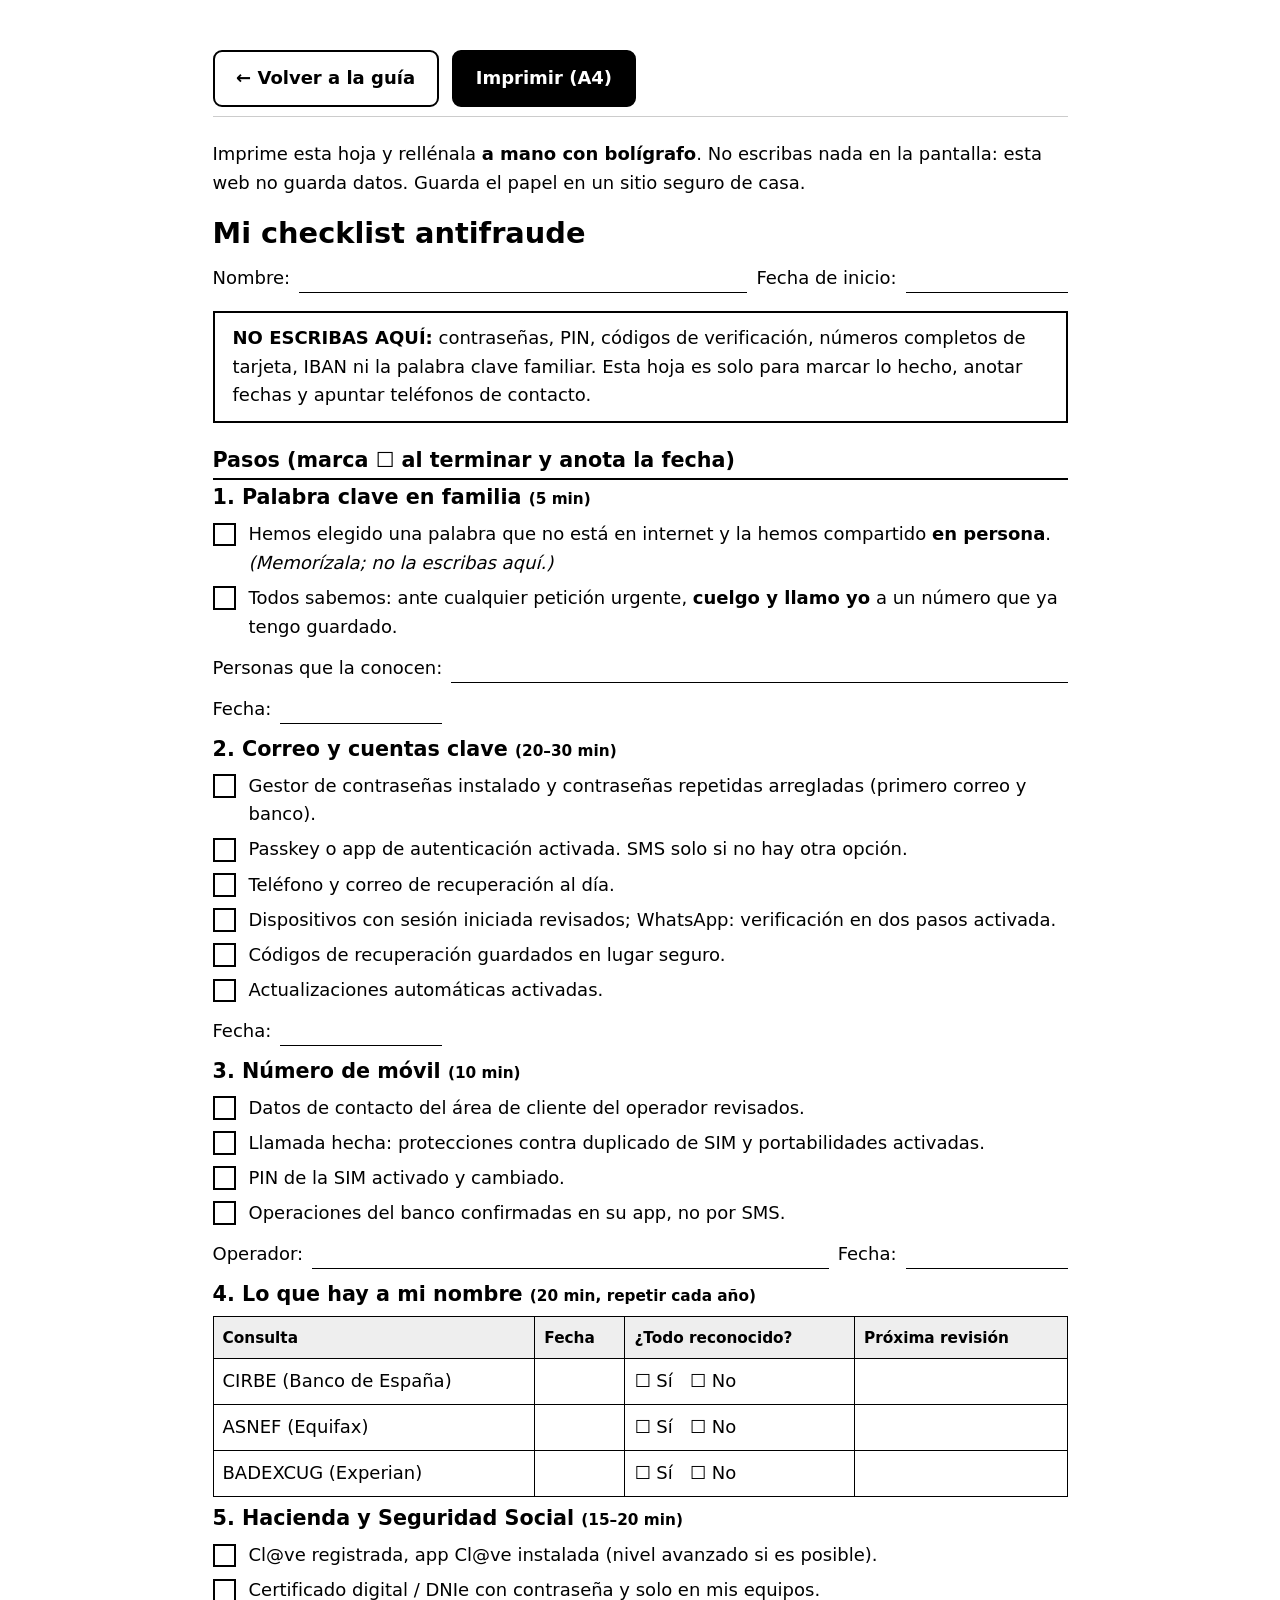
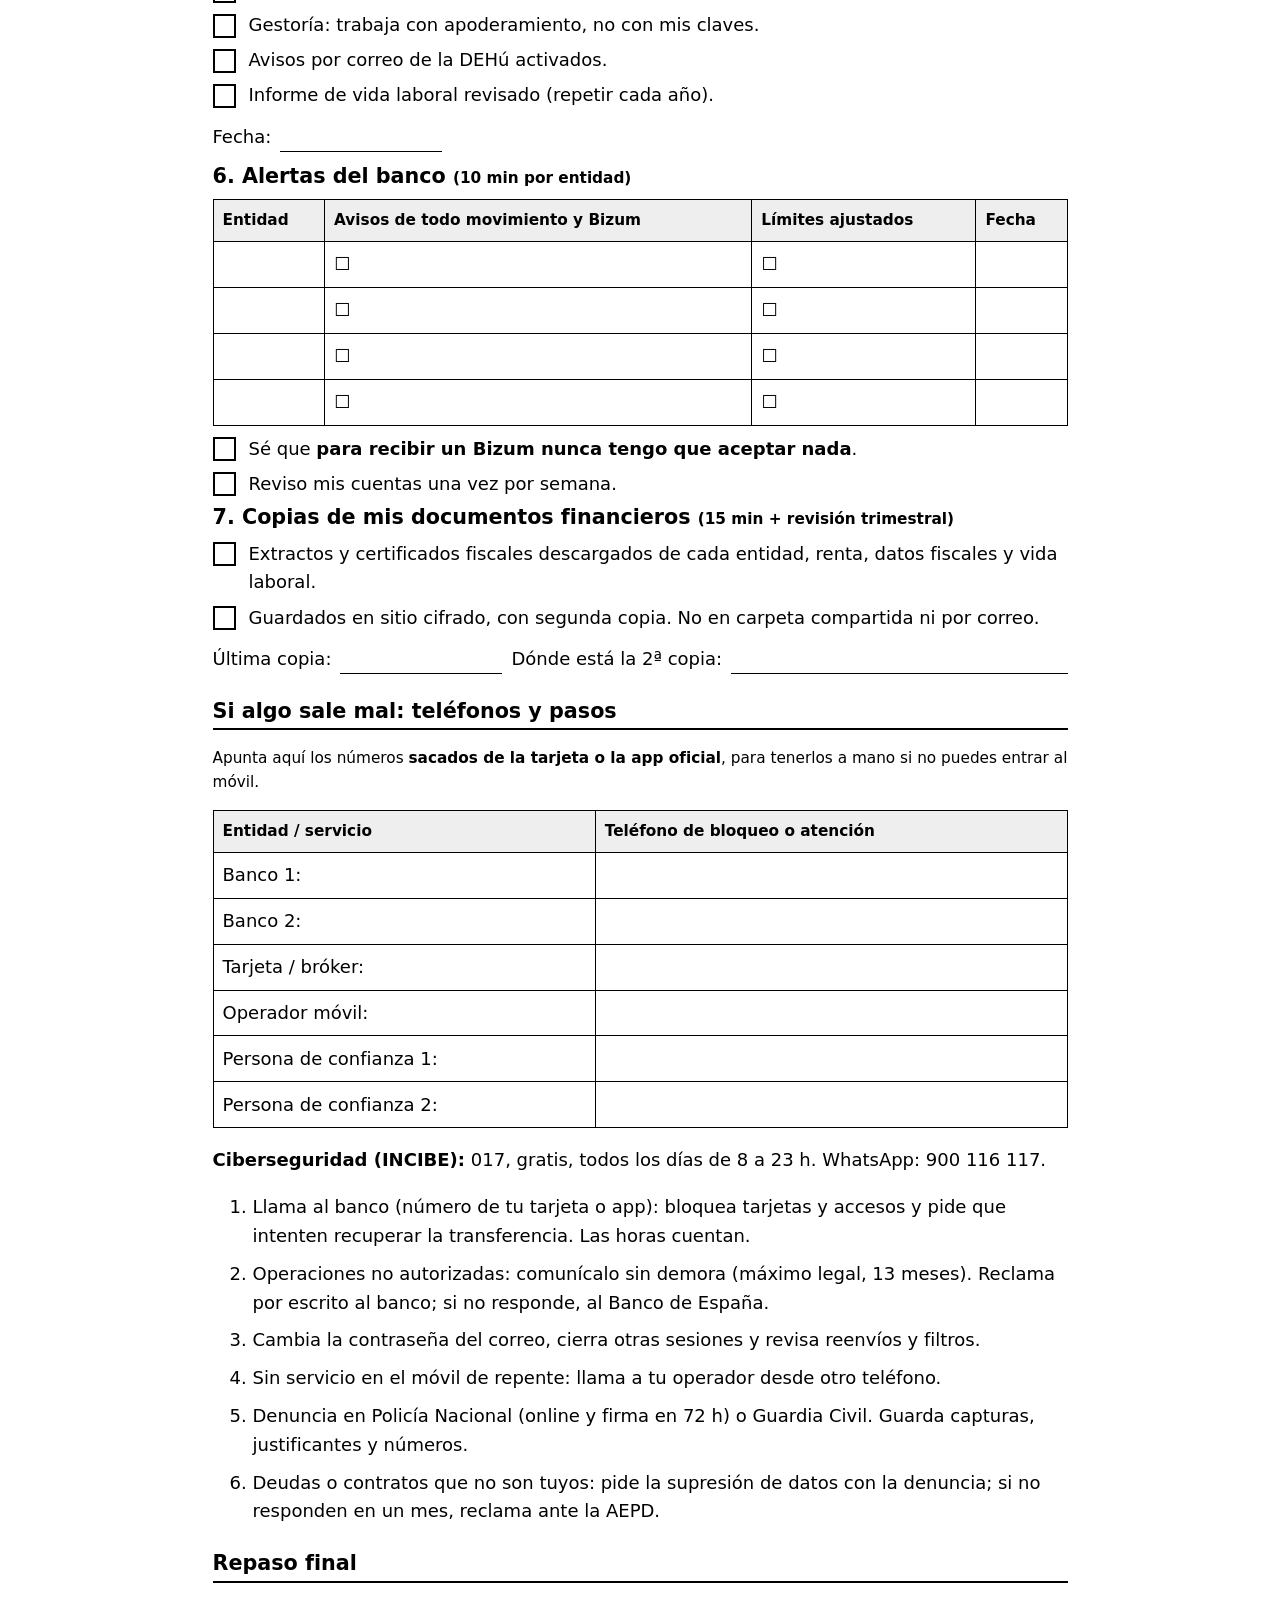
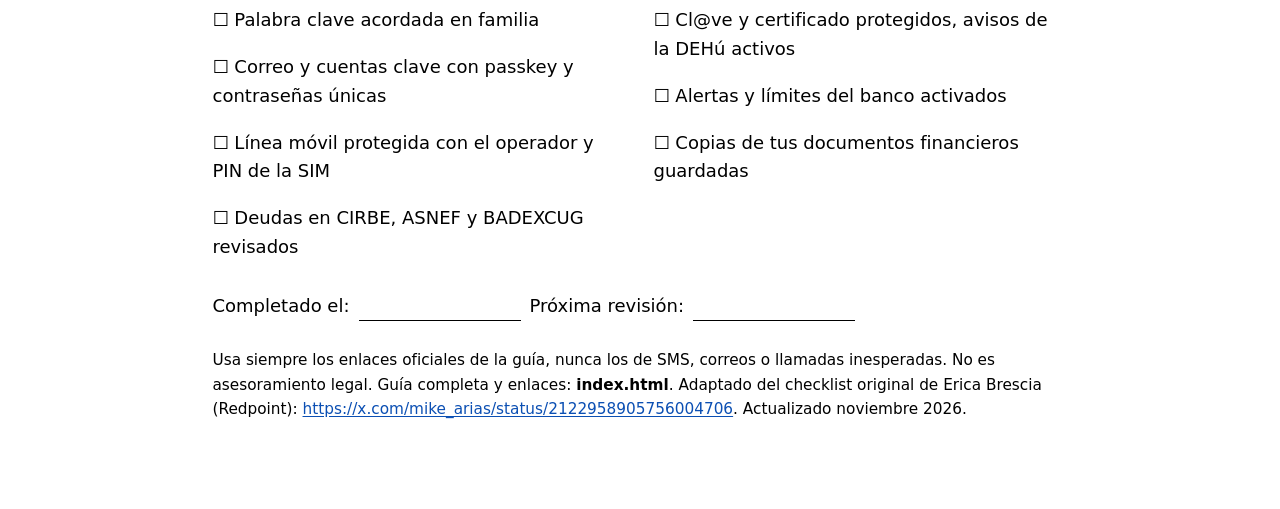
==== imprimir.html @ 28bfb9a7 "Añade web estática de checklist antifraude con hoja imprimible Co-Authored-By: Claude Sonnet 5.5 <no" ====
<!doctype html>
<html lang="es" data-print>
<head>
<meta charset="utf-8">
<meta name="viewport" content="width=device-width, initial-scale=1">
<title>Hoja para imprimir: checklist antifraude</title>
<meta name="robots" content="noindex">
<meta name="referrer" content="no-referrer">
<link rel="stylesheet" href="styles.css">
<style>
  :root { --bg:#fff; --text:#000; --muted:#222; --heading:#000; --link:#0b4fb3; --line:#777; --soft:#fff; --warn:#fff; }
  body { font-size: 1rem; }
  h1 { font-size: 1.6rem; margin-top: .5rem; }
  h2 { font-size: 1.15rem; margin: 1.4rem 0 .3rem; border-bottom: 2px solid #000; padding-bottom: .2rem; }
  .step { break-inside: avoid; }
  .step ul { list-style: none; padding: 0; margin: .3rem 0; }
  .step li { margin: .35rem 0; padding-left: 2rem; position: relative; }
  .step li::before { content: ""; position: absolute; left: 0; top: .15em; width: 1.1rem; height: 1.1rem; border: 2px solid #000; }
  .row { display: flex; align-items: flex-end; gap: .5rem; margin: .7rem 0; }
  .row label { white-space: nowrap; }
  .line { flex: 1; border-bottom: 1.5px solid #000; min-height: 1.6rem; }
  .line.short { flex: 0 0 9rem; }
  .grid2 { display: grid; grid-template-columns: 1fr 1fr; gap: 0 1.5rem; }
  .warn { border: 2.5px solid #000; padding: .6rem 1rem; margin: 1rem 0; }
  .warn strong { text-transform: uppercase; }
  .pb { break-before: page; }
  .small { font-size: .85rem; }
  table { width: 100%; border-collapse: collapse; margin: .5rem 0; }
  th, td { border: 1.5px solid #000; padding: .45rem .5rem; text-align: left; vertical-align: bottom; height: 2.3rem; }
  th { font-size: .85rem; background: #eee; }
  @media screen { .wrap { max-width: 50rem; } .sheet-bar { position: sticky; top: 0; background: #fff; padding: .5rem 0; border-bottom: 1px solid #ccc; } }
  @media print { html { font-size: 10pt; } .box, .warn { border-color: #000; } th, td { height: 2rem; } }
</style>
</head>
<body>
<main class="wrap">

<div class="actions no-print sheet-bar">
  <a class="btn alt" href="index.html">← Volver a la guía</a>
  <button class="btn" type="button" id="btn-print" hidden>Imprimir (A4)</button>
</div>
<p class="no-print">Imprime esta hoja y rellénala <strong>a mano con bolígrafo</strong>. No escribas nada en la pantalla: esta web no guarda datos. Guarda el papel en un sitio seguro de casa.</p>

<h1>Mi checklist antifraude</h1>
<div class="row"><label>Nombre:</label><span class="line"></span><label>Fecha de inicio:</label><span class="line short"></span></div>

<div class="warn">
  <strong>No escribas aquí:</strong> contraseñas, PIN, códigos de verificación, números completos de tarjeta, IBAN ni la palabra clave familiar. Esta hoja es solo para marcar lo hecho, anotar fechas y apuntar teléfonos de contacto.
</div>

<h2>Pasos (marca ☐ al terminar y anota la fecha)</h2>

<section class="step">
<h3>1. Palabra clave en familia <span class="small">(5 min)</span></h3>
<ul>
  <li>Hemos elegido una palabra que no está en internet y la hemos compartido <strong>en persona</strong>. <em>(Memorízala; no la escribas aquí.)</em></li>
  <li>Todos sabemos: ante cualquier petición urgente, <strong>cuelgo y llamo yo</strong> a un número que ya tengo guardado.</li>
</ul>
<div class="row"><label>Personas que la conocen:</label><span class="line"></span></div>
<div class="row"><label>Fecha:</label><span class="line short"></span></div>
</section>

<section class="step">
<h3>2. Correo y cuentas clave <span class="small">(20–30 min)</span></h3>
<ul>
  <li>Gestor de contraseñas instalado y contraseñas repetidas arregladas (primero correo y banco).</li>
  <li>Passkey o app de autenticación activada. SMS solo si no hay otra opción.</li>
  <li>Teléfono y correo de recuperación al día.</li>
  <li>Dispositivos con sesión iniciada revisados; WhatsApp: verificación en dos pasos activada.</li>
  <li>Códigos de recuperación guardados en lugar seguro.</li>
  <li>Actualizaciones automáticas activadas.</li>
</ul>
<div class="row"><label>Fecha:</label><span class="line short"></span></div>
</section>

<section class="step">
<h3>3. Número de móvil <span class="small">(10 min)</span></h3>
<ul>
  <li>Datos de contacto del área de cliente del operador revisados.</li>
  <li>Llamada hecha: protecciones contra duplicado de SIM y portabilidades activadas.</li>
  <li>PIN de la SIM activado y cambiado.</li>
  <li>Operaciones del banco confirmadas en su app, no por SMS.</li>
</ul>
<div class="row"><label>Operador:</label><span class="line"></span><label>Fecha:</label><span class="line short"></span></div>
</section>

<section class="step">
<h3>4. Lo que hay a mi nombre <span class="small">(20 min, repetir cada año)</span></h3>
<table>
  <thead><tr><th>Consulta</th><th>Fecha</th><th>¿Todo reconocido?</th><th>Próxima revisión</th></tr></thead>
  <tbody>
    <tr><td>CIRBE (Banco de España)</td><td></td><td>☐ Sí &nbsp; ☐ No</td><td></td></tr>
    <tr><td>ASNEF (Equifax)</td><td></td><td>☐ Sí &nbsp; ☐ No</td><td></td></tr>
    <tr><td>BADEXCUG (Experian)</td><td></td><td>☐ Sí &nbsp; ☐ No</td><td></td></tr>
  </tbody>
</table>

<h3 class="pb">5. Hacienda y Seguridad Social <span class="small">(15–20 min)</span></h3>
<ul>
  <li>Cl@ve registrada, app Cl@ve instalada (nivel avanzado si es posible).</li>
  <li>Certificado digital / DNIe con contraseña y solo en mis equipos.</li>
  <li>Gestoría: trabaja con apoderamiento, no con mis claves.</li>
  <li>Avisos por correo de la DEHú activados.</li>
  <li>Informe de vida laboral revisado (repetir cada año).</li>
</ul>
<div class="row"><label>Fecha:</label><span class="line short"></span></div>
</section>

<section class="step">
<h3>6. Alertas del banco <span class="small">(10 min por entidad)</span></h3>
<table>
  <thead><tr><th>Entidad</th><th>Avisos de todo movimiento y Bizum</th><th>Límites ajustados</th><th>Fecha</th></tr></thead>
  <tbody>
    <tr><td></td><td>☐</td><td>☐</td><td></td></tr>
    <tr><td></td><td>☐</td><td>☐</td><td></td></tr>
    <tr><td></td><td>☐</td><td>☐</td><td></td></tr>
    <tr><td></td><td>☐</td><td>☐</td><td></td></tr>
  </tbody>
</table>
<ul>
  <li>Sé que <strong>para recibir un Bizum nunca tengo que aceptar nada</strong>.</li>
  <li>Reviso mis cuentas una vez por semana.</li>
</ul>
</section>

<section class="step">
<h3>7. Copias de mis documentos financieros <span class="small">(15 min + revisión trimestral)</span></h3>
<ul>
  <li>Extractos y certificados fiscales descargados de cada entidad, renta, datos fiscales y vida laboral.</li>
  <li>Guardados en sitio cifrado, con segunda copia. No en carpeta compartida ni por correo.</li>
</ul>
<div class="row"><label>Última copia:</label><span class="line short"></span><label>Dónde está la 2ª copia:</label><span class="line"></span></div>
</section>

<h2 class="pb">Si algo sale mal: teléfonos y pasos</h2>
<p class="small">Apunta aquí los números <strong>sacados de la tarjeta o la app oficial</strong>, para tenerlos a mano si no puedes entrar al móvil.</p>
<table>
  <thead><tr><th>Entidad / servicio</th><th>Teléfono de bloqueo o atención</th></tr></thead>
  <tbody>
    <tr><td>Banco 1:</td><td></td></tr>
    <tr><td>Banco 2:</td><td></td></tr>
    <tr><td>Tarjeta / bróker:</td><td></td></tr>
    <tr><td>Operador móvil:</td><td></td></tr>
    <tr><td>Persona de confianza 1:</td><td></td></tr>
    <tr><td>Persona de confianza 2:</td><td></td></tr>
  </tbody>
</table>
<p><strong>Ciberseguridad (INCIBE):</strong> 017, gratis, todos los días de 8 a 23 h. WhatsApp: 900 116 117.</p>
<ol>
  <li>Llama al banco (número de tu tarjeta o app): bloquea tarjetas y accesos y pide que intenten recuperar la transferencia. Las horas cuentan.</li>
  <li>Operaciones no autorizadas: comunícalo sin demora (máximo legal, 13 meses). Reclama por escrito al banco; si no responde, al Banco de España.</li>
  <li>Cambia la contraseña del correo, cierra otras sesiones y revisa reenvíos y filtros.</li>
  <li>Sin servicio en el móvil de repente: llama a tu operador desde otro teléfono.</li>
  <li>Denuncia en Policía Nacional (online y firma en 72 h) o Guardia Civil. Guarda capturas, justificantes y números.</li>
  <li>Deudas o contratos que no son tuyos: pide la supresión de datos con la denuncia; si no responden en un mes, reclama ante la AEPD.</li>
</ol>

<h2>Repaso final</h2>
<div class="grid2">
  <div>
    <p>☐ Palabra clave acordada en familia</p>
    <p>☐ Correo y cuentas clave con passkey y contraseñas únicas</p>
    <p>☐ Línea móvil protegida con el operador y PIN de la SIM</p>
    <p>☐ Deudas en CIRBE, ASNEF y BADEXCUG revisados</p>
  </div>
  <div>
    <p>☐ Cl@ve y certificado protegidos, avisos de la DEHú activos</p>
    <p>☐ Alertas y límites del banco activados</p>
    <p>☐ Copias de tus documentos financieros guardadas</p>
  </div>
</div>
<div class="row"><label>Completado el:</label><span class="line short"></span><label>Próxima revisión:</label><span class="line short"></span></div>

<p class="small" style="margin-top:1.5rem">Usa siempre los enlaces oficiales de la guía, nunca los de SMS, correos o llamadas inesperadas. No es asesoramiento legal. Guía completa y enlaces: <strong>index.html</strong>. Adaptado del checklist original de Erica Brescia (Redpoint): <a href="https://x.com/mike_arias/status/2122958905756004706">https://x.com/mike_arias/status/2122958905756004706</a>. Actualizado noviembre 2026.</p>
</main>
<script>
  var b = document.getElementById('btn-print');
  if (b) { b.hidden = false; b.addEventListener('click', function () { window.print(); }); }
</script>
</body>
</html>
---- styles.css ----
:root {
  --bg: #ffffff;
  --text: #1a1a1a;
  --muted: #4a4a4a;
  --heading: #1f3864;
  --link: #0b4fb3;
  --line: #c9d1e0;
  --soft: #eaeef7;
  --warn: #fbf3e4;
  --focus: #b35c00;
}
@media (prefers-color-scheme: dark) {
  :root:not([data-print]) {
    --bg: #12161f;
    --text: #f1f1f1;
    --muted: #c4c9d4;
    --heading: #a9c1f5;
    --link: #8ab4ff;
    --line: #34405a;
    --soft: #1b2436;
    --warn: #2b2518;
    --focus: #ffb454;
  }
}
* { box-sizing: border-box; }
html { font-size: 112.5%; scroll-behavior: smooth; }
@media (prefers-reduced-motion: reduce) { html { scroll-behavior: auto; } }
body {
  margin: 0;
  background: var(--bg);
  color: var(--text);
  font-family: system-ui, -apple-system, "Segoe UI", Roboto, Arial, sans-serif;
  line-height: 1.6;
}
.wrap { max-width: 46rem; margin: 0 auto; padding: 1rem 1.25rem 4rem; }
h1, h2, h3 { color: var(--heading); line-height: 1.25; }
h1 { font-size: 2rem; margin: 1.5rem 0 .5rem; }
h2 { font-size: 1.5rem; margin: 2.5rem 0 .25rem; }
h3 { font-size: 1.15rem; margin: 0 0 .5rem; }
a { color: var(--link); text-underline-offset: .15em; }
a:focus-visible, button:focus-visible, summary:focus-visible {
  outline: 3px solid var(--focus); outline-offset: 2px; border-radius: 2px;
}
.skip {
  position: absolute; left: -999px; top: 0; background: var(--heading); color: var(--bg);
  padding: .75rem 1rem; z-index: 10;
}
.skip:focus { left: 0; }
.lead { font-size: 1.15rem; color: var(--muted); }
.time { color: var(--muted); font-size: .9rem; margin: 0 0 .75rem; }
.actions { display: flex; flex-wrap: wrap; gap: .75rem; margin: 1.25rem 0; }
.btn {
  display: inline-block; font: inherit; font-weight: 600; cursor: pointer;
  background: var(--heading); color: var(--bg); border: 2px solid var(--heading);
  padding: .7rem 1.2rem; border-radius: .5rem; text-decoration: none;
}
.btn.alt { background: transparent; color: var(--heading); }
nav.toc { background: var(--soft); border-radius: .5rem; padding: .75rem 1.25rem; }
nav.toc ol { margin: .25rem 0; padding-left: 1.25rem; }
nav.toc li { margin: .3rem 0; }
ul { padding-left: 1.25rem; }
li { margin: .5rem 0; }
.box { border-radius: .5rem; padding: .25rem 1.25rem 1rem; margin: 2rem 0; }
.box.next { background: var(--soft); }
.box.alert { background: var(--warn); }
.note { border-left: 4px solid var(--line); padding-left: 1rem; color: var(--muted); }
.check { list-style: none; padding: 0; columns: 2 15rem; }
.check li::before { content: "☐ "; }
footer { border-top: 2px solid var(--line); margin-top: 3rem; padding-top: 1rem; color: var(--muted); font-size: .9rem; }
footer p { margin: .6rem 0; }

/* ---------- Impresión ---------- */
@page { size: A4; margin: 14mm 15mm; }
@media print {
  html { font-size: 11pt; }
  :root { --bg:#fff; --text:#000; --muted:#222; --heading:#000; --link:#000; --line:#888; --soft:#fff; --warn:#fff; }
  body { background: #fff; color: #000; }
  .no-print, .skip, nav.toc { display: none !important; }
  .wrap { max-width: none; padding: 0; }
  a { color: #000; text-decoration: none; }
  a[href^="http"]::after { content: " (" attr(href) ")"; font-size: .8em; word-break: break-all; }
  .box { border: 1.5px solid #000; break-inside: avoid; }
  h2, h3 { break-after: avoid; }
  li { break-inside: avoid; }
}
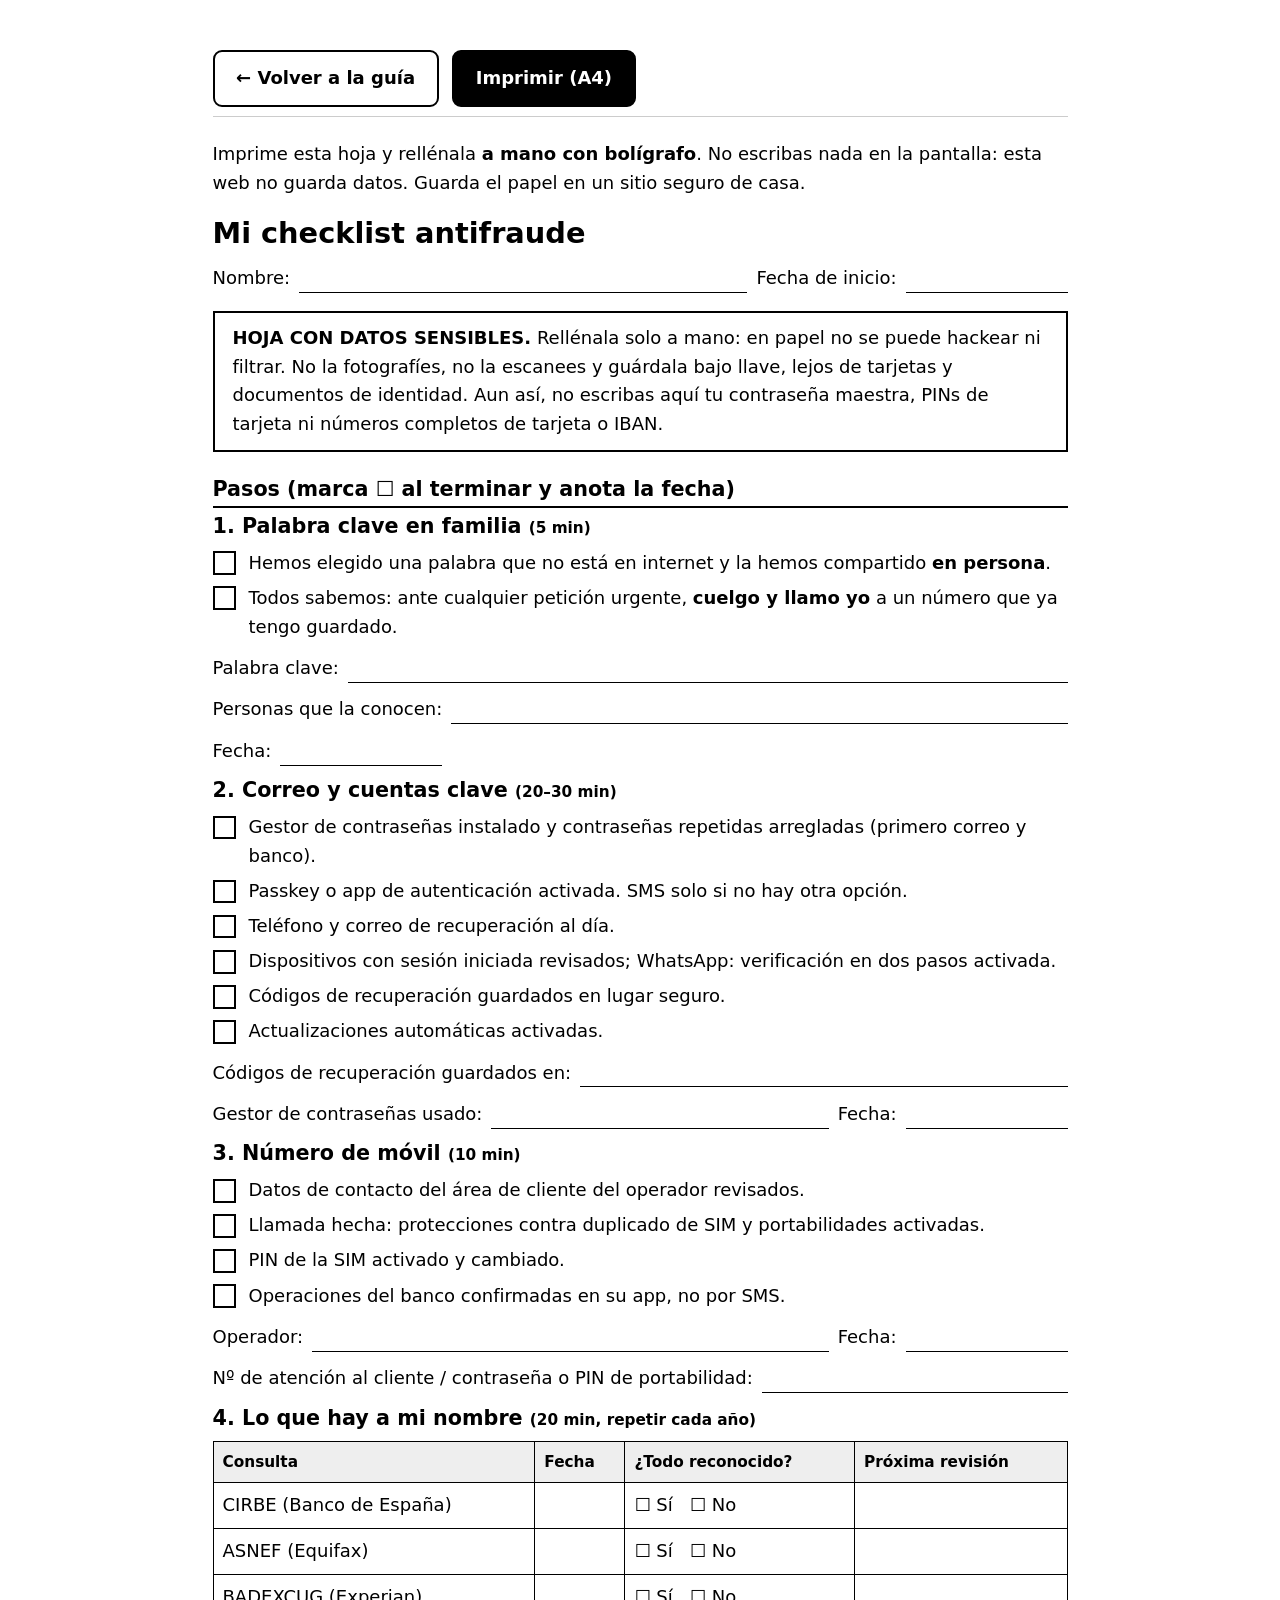
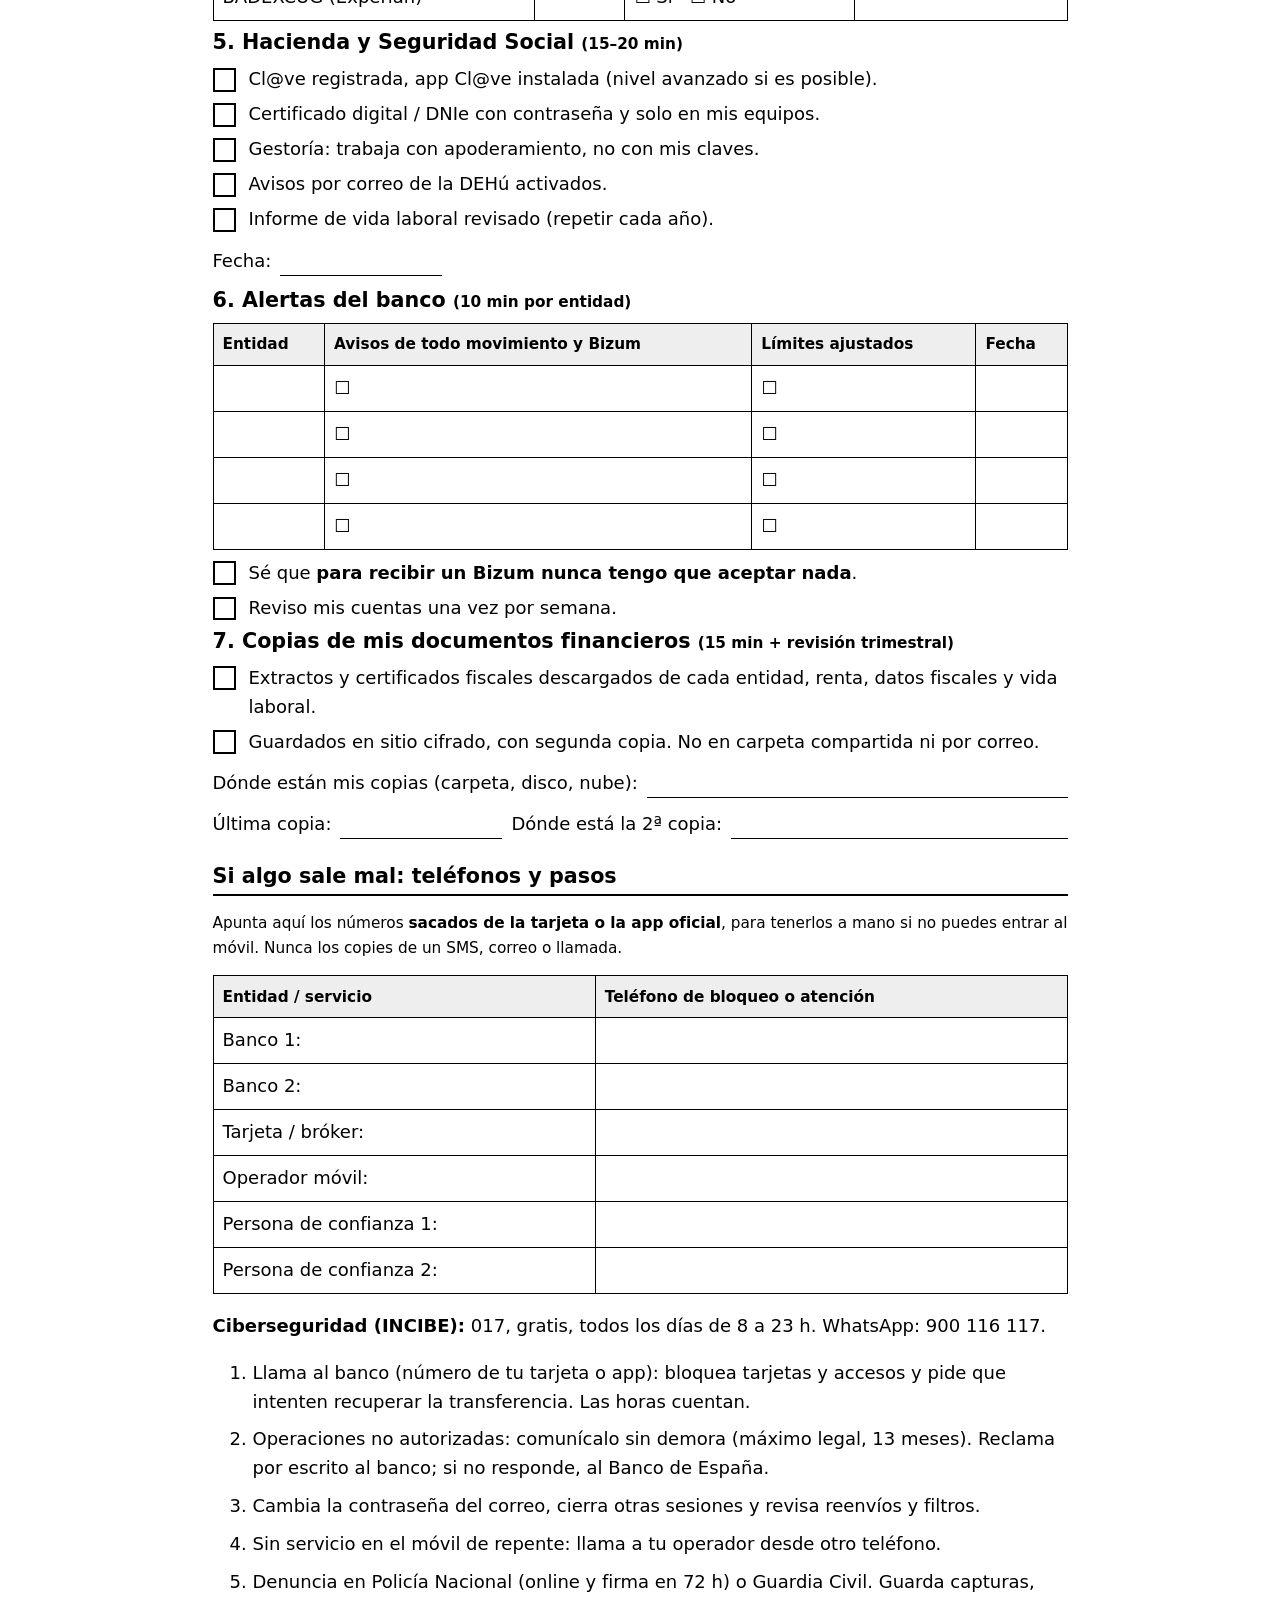
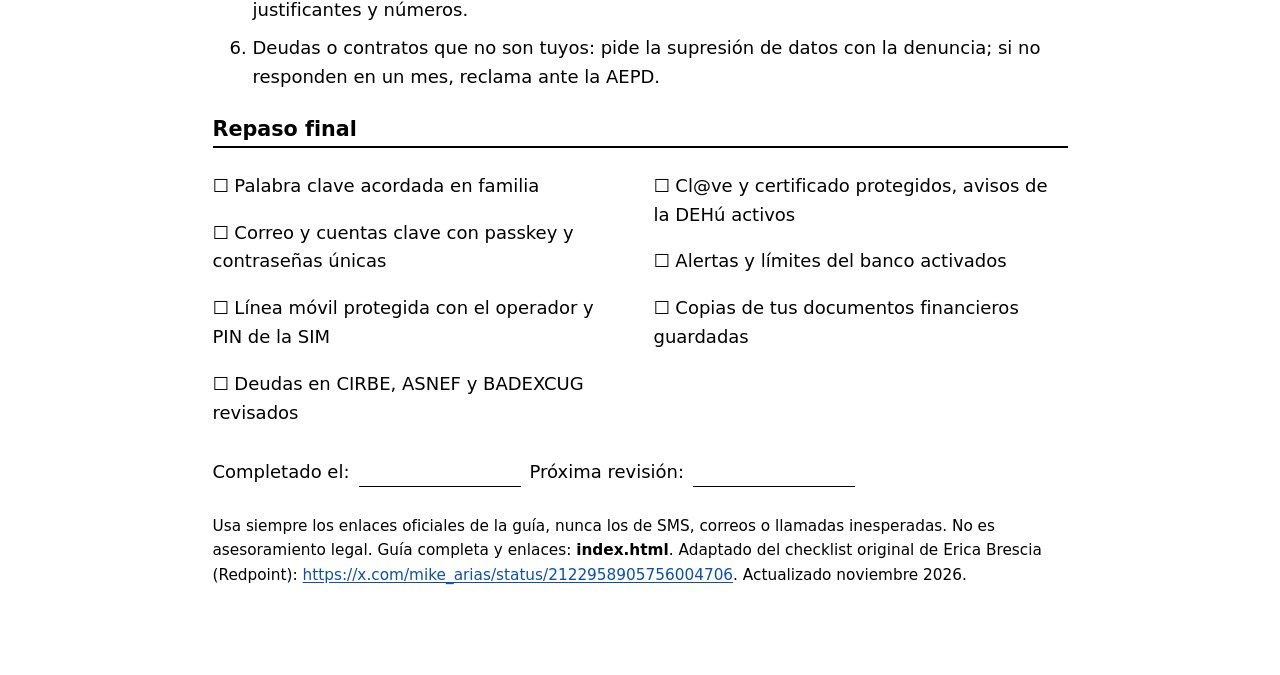
==== commit 9dc39d9d: "Hoja imprimible: espacios para rellenar a mano datos que no deben quedar en digital Co-Authored-By: " ====
--- a/imprimir.html
+++ b/imprimir.html
@@ -45,7 +45,7 @@
 <div class="row"><label>Nombre:</label><span class="line"></span><label>Fecha de inicio:</label><span class="line short"></span></div>
 
 <div class="warn">
-  <strong>No escribas aquí:</strong> contraseñas, PIN, códigos de verificación, números completos de tarjeta, IBAN ni la palabra clave familiar. Esta hoja es solo para marcar lo hecho, anotar fechas y apuntar teléfonos de contacto.
+  <strong>Hoja con datos sensibles.</strong> Rellénala solo a mano: en papel no se puede hackear ni filtrar. No la fotografíes, no la escanees y guárdala bajo llave, lejos de tarjetas y documentos de identidad. Aun así, no escribas aquí tu contraseña maestra, PINs de tarjeta ni números completos de tarjeta o IBAN.
 </div>
 
 <h2>Pasos (marca ☐ al terminar y anota la fecha)</h2>
@@ -53,9 +53,10 @@
 <section class="step">
 <h3>1. Palabra clave en familia <span class="small">(5 min)</span></h3>
 <ul>
-  <li>Hemos elegido una palabra que no está en internet y la hemos compartido <strong>en persona</strong>. <em>(Memorízala; no la escribas aquí.)</em></li>
+  <li>Hemos elegido una palabra que no está en internet y la hemos compartido <strong>en persona</strong>.</li>
   <li>Todos sabemos: ante cualquier petición urgente, <strong>cuelgo y llamo yo</strong> a un número que ya tengo guardado.</li>
 </ul>
+<div class="row"><label>Palabra clave:</label><span class="line"></span></div>
 <div class="row"><label>Personas que la conocen:</label><span class="line"></span></div>
 <div class="row"><label>Fecha:</label><span class="line short"></span></div>
 </section>
@@ -70,7 +71,8 @@
   <li>Códigos de recuperación guardados en lugar seguro.</li>
   <li>Actualizaciones automáticas activadas.</li>
 </ul>
-<div class="row"><label>Fecha:</label><span class="line short"></span></div>
+<div class="row"><label>Códigos de recuperación guardados en:</label><span class="line"></span></div>
+<div class="row"><label>Gestor de contraseñas usado:</label><span class="line"></span><label>Fecha:</label><span class="line short"></span></div>
 </section>
 
 <section class="step">
@@ -82,6 +84,7 @@
   <li>Operaciones del banco confirmadas en su app, no por SMS.</li>
 </ul>
 <div class="row"><label>Operador:</label><span class="line"></span><label>Fecha:</label><span class="line short"></span></div>
+<div class="row"><label>Nº de atención al cliente / contraseña o PIN de portabilidad:</label><span class="line"></span></div>
 </section>
 
 <section class="step">
@@ -129,11 +132,12 @@
   <li>Extractos y certificados fiscales descargados de cada entidad, renta, datos fiscales y vida laboral.</li>
   <li>Guardados en sitio cifrado, con segunda copia. No en carpeta compartida ni por correo.</li>
 </ul>
+<div class="row"><label>Dónde están mis copias (carpeta, disco, nube):</label><span class="line"></span></div>
 <div class="row"><label>Última copia:</label><span class="line short"></span><label>Dónde está la 2ª copia:</label><span class="line"></span></div>
 </section>
 
 <h2 class="pb">Si algo sale mal: teléfonos y pasos</h2>
-<p class="small">Apunta aquí los números <strong>sacados de la tarjeta o la app oficial</strong>, para tenerlos a mano si no puedes entrar al móvil.</p>
+<p class="small">Apunta aquí los números <strong>sacados de la tarjeta o la app oficial</strong>, para tenerlos a mano si no puedes entrar al móvil. Nunca los copies de un SMS, correo o llamada.</p>
 <table>
   <thead><tr><th>Entidad / servicio</th><th>Teléfono de bloqueo o atención</th></tr></thead>
   <tbody>
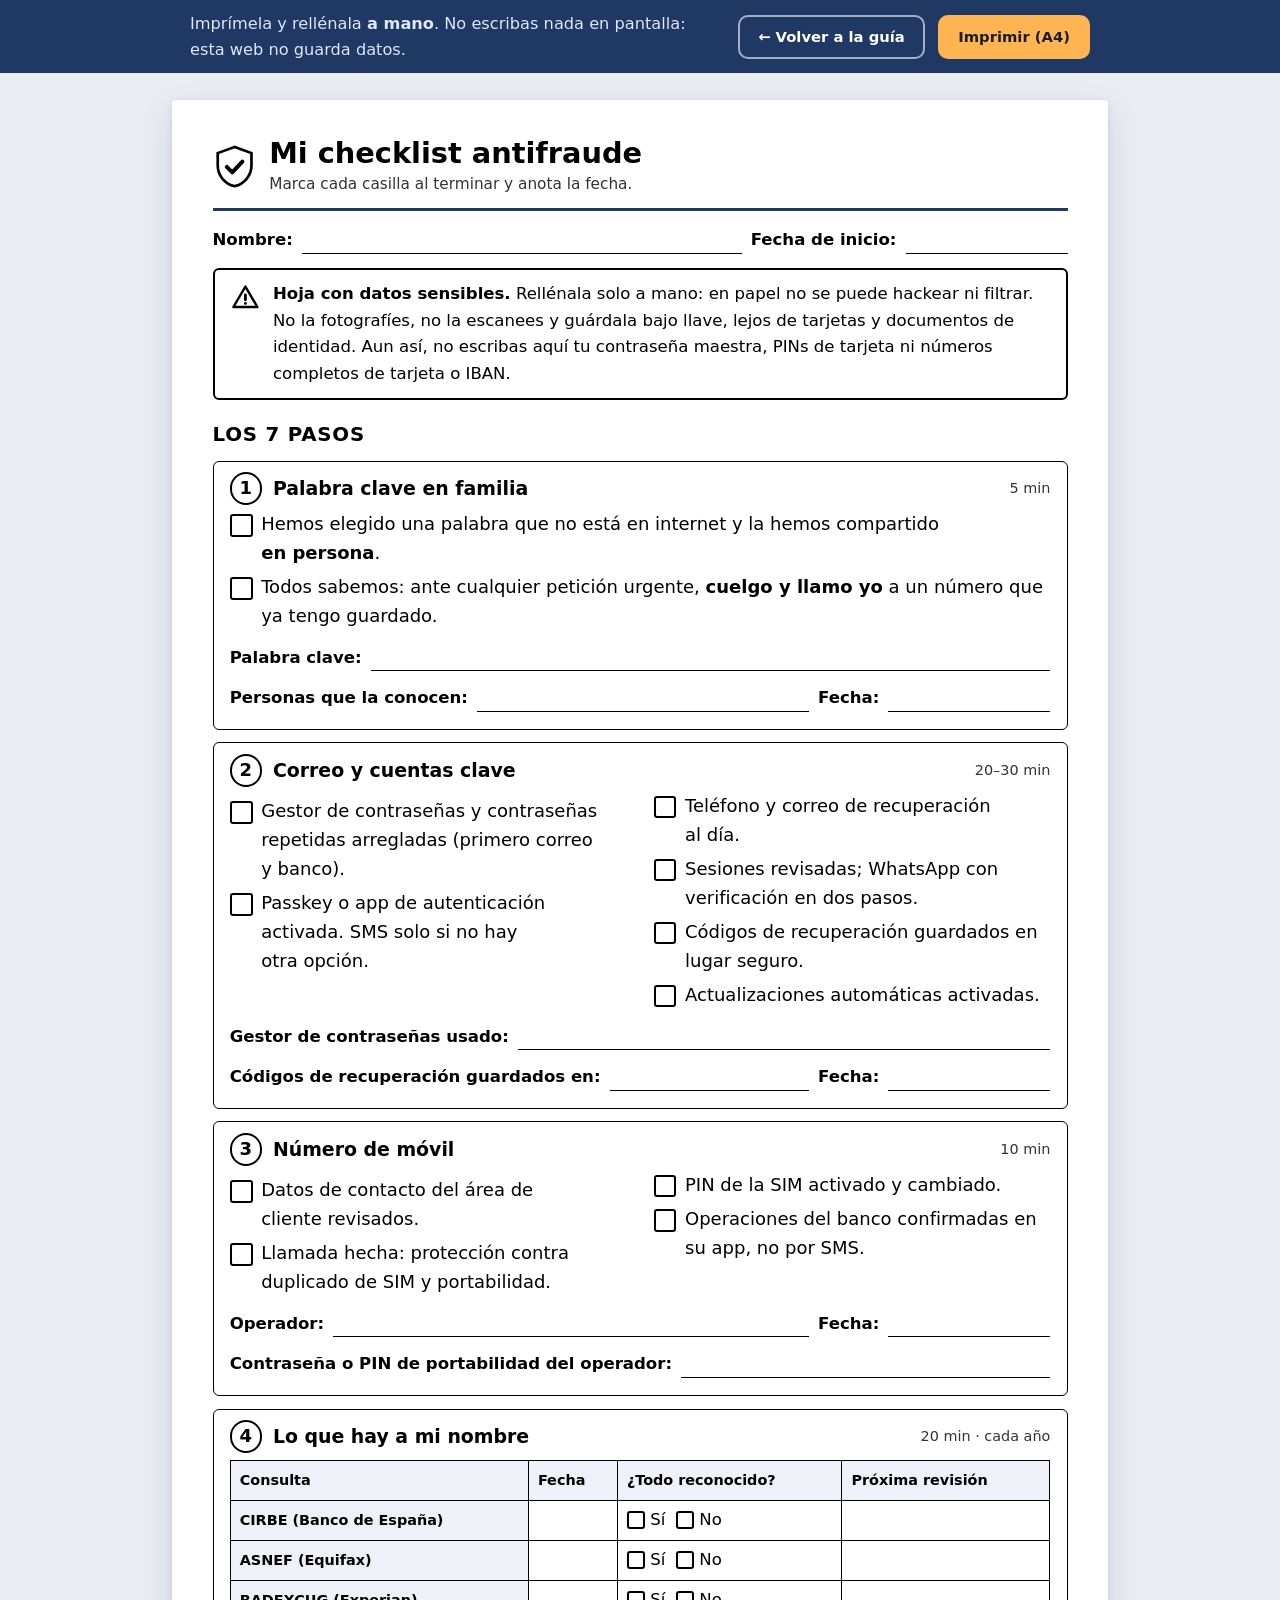
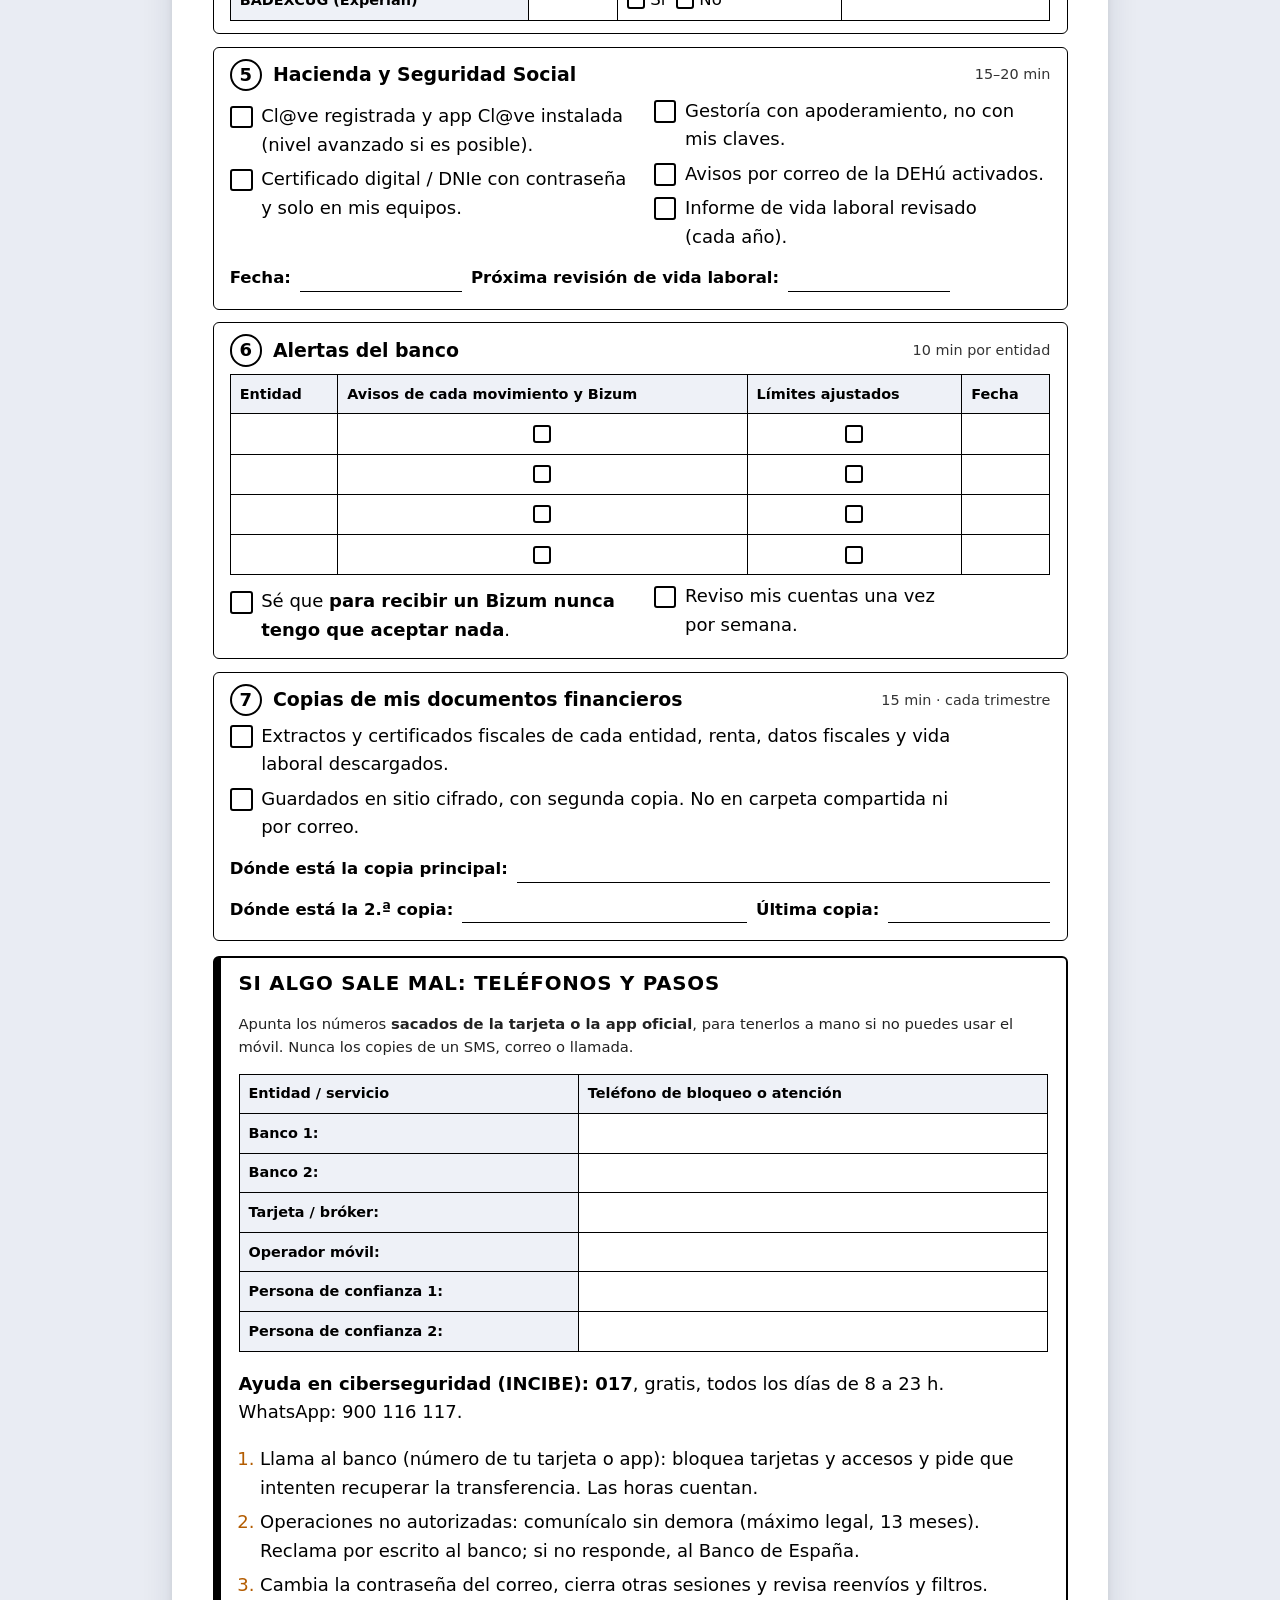
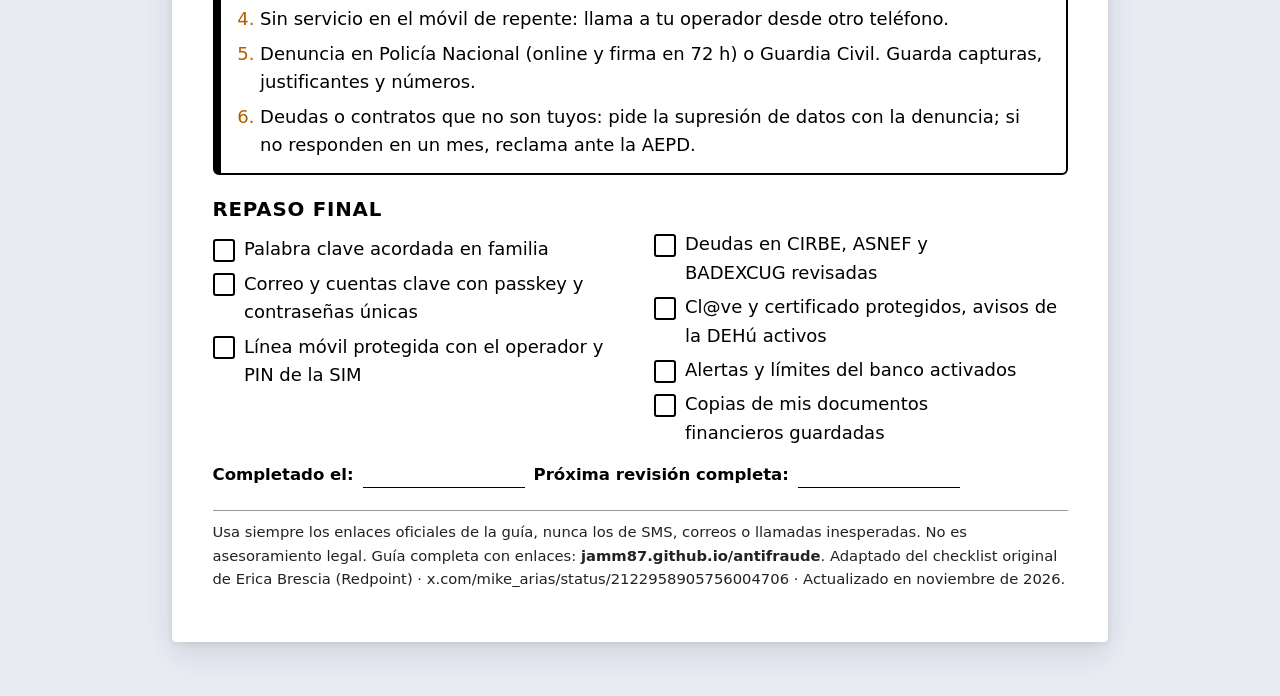
==== commit 08e3c09e: "Rediseño visual, favicon, revisión de estructura y llamada a colaborar - Favicon SVG con versiones P" ====
--- a/imprimir.html
+++ b/imprimir.html
@@ -1,181 +1,245 @@
 <!doctype html>
-<html lang="es" data-print>
+<html lang="es" data-theme="light">
 <head>
 <meta charset="utf-8">
 <meta name="viewport" content="width=device-width, initial-scale=1">
-<title>Hoja para imprimir: checklist antifraude</title>
+<title>Hoja para imprimir · Checklist antifraude</title>
+<meta name="description" content="Hoja A4 para imprimir y rellenar a mano con el checklist antifraude.">
 <meta name="robots" content="noindex">
+<meta name="color-scheme" content="light">
+<meta name="theme-color" content="#1f3864">
 <meta name="referrer" content="no-referrer">
+<link rel="icon" href="favicon.svg" type="image/svg+xml">
+<link rel="icon" href="favicon-32.png" type="image/png" sizes="32x32">
+<link rel="apple-touch-icon" href="apple-touch-icon.png">
 <link rel="stylesheet" href="styles.css">
 <style>
-  :root { --bg:#fff; --text:#000; --muted:#222; --heading:#000; --link:#0b4fb3; --line:#777; --soft:#fff; --warn:#fff; }
-  body { font-size: 1rem; }
-  h1 { font-size: 1.6rem; margin-top: .5rem; }
-  h2 { font-size: 1.15rem; margin: 1.4rem 0 .3rem; border-bottom: 2px solid #000; padding-bottom: .2rem; }
-  .step { break-inside: avoid; }
-  .step ul { list-style: none; padding: 0; margin: .3rem 0; }
-  .step li { margin: .35rem 0; padding-left: 2rem; position: relative; }
-  .step li::before { content: ""; position: absolute; left: 0; top: .15em; width: 1.1rem; height: 1.1rem; border: 2px solid #000; }
-  .row { display: flex; align-items: flex-end; gap: .5rem; margin: .7rem 0; }
-  .row label { white-space: nowrap; }
-  .line { flex: 1; border-bottom: 1.5px solid #000; min-height: 1.6rem; }
-  .line.short { flex: 0 0 9rem; }
-  .grid2 { display: grid; grid-template-columns: 1fr 1fr; gap: 0 1.5rem; }
-  .warn { border: 2.5px solid #000; padding: .6rem 1rem; margin: 1rem 0; }
-  .warn strong { text-transform: uppercase; }
+  /* Hoja: siempre clara, tinta negra, pensada para bolígrafo */
+  body.sheet { background: #e9ecf3; color: #000; }
+  .bar { position: sticky; top: 0; z-index: 5; background: #1f3864; color: #fff; }
+  .bar .wrap { display: flex; flex-wrap: wrap; align-items: center; justify-content: space-between; gap: .5rem 1rem; padding-top: .6rem; padding-bottom: .6rem; max-width: 52rem; }
+  .bar p { margin: 0; font-size: .9rem; color: #dfe6f5; flex: 1 1 18rem; }
+  .bar .actions { flex: none; }
+  .btn.small { min-height: 44px; padding: .4rem 1rem; }
+  .btn.ghost { background: transparent; color: #fff; border-color: rgba(255,255,255,.6); }
+
+  .paper {
+    background: #fff; max-width: 52rem; margin: 1.5rem auto 3rem; padding: 2rem 2.25rem;
+    box-shadow: 0 2px 6px rgba(0,0,0,.08), 0 12px 32px rgba(20,30,60,.12); border-radius: 4px;
+  }
+  .sheet h1, .sheet h2, .sheet h3 { color: #000; }
+  .head { display: flex; align-items: center; gap: .75rem; border-bottom: 3px solid #1f3864; padding-bottom: .6rem; margin-bottom: .8rem; }
+  .head svg { width: 2.4rem; height: 2.4rem; flex: none; }
+  .head h1 { font-size: 1.6rem; margin: 0; }
+  .head p { margin: 0; font-size: .85rem; color: #333; }
+  .sheet h2 { font-size: 1.1rem; margin: 1.3rem 0 .4rem; text-transform: uppercase; letter-spacing: .04em; }
+
+  .item { break-inside: avoid; border: 1.5px solid #000; border-radius: 6px; padding: .6rem .9rem .3rem; margin: .7rem 0; }
+  .item-head { display: flex; align-items: center; gap: .6rem; margin-bottom: .2rem; }
+  .num { flex: none; width: 1.8rem; height: 1.8rem; border: 2px solid #000; border-radius: 50%; display: grid; place-items: center; font-weight: 750; }
+  .item h3 { font-size: 1.05rem; margin: 0; flex: 1; }
+  .dur { font-size: .8rem; color: #333; white-space: nowrap; }
+
+  .boxes { list-style: none; padding: 0; margin: .3rem 0; }
+  .boxes li { margin: .3rem 0; padding-left: 1.75rem; position: relative; }
+  .boxes li::before { content: ""; position: absolute; left: 0; top: .2em; width: 1.05rem; height: 1.05rem; border: 2px solid #000; border-radius: 3px; }
+  .boxes li::marker { content: none; }
+  .cols { columns: 2 16rem; column-gap: 1.5rem; }
+
+  .row { display: flex; flex-wrap: wrap; align-items: flex-end; gap: .25rem .5rem; margin: .65rem 0; }
+  .row .lbl { font-weight: 600; font-size: .92rem; }
+  .line { flex: 1 1 10rem; border-bottom: 1.5px solid #000; min-height: 1.6rem; }
+  .line.short { flex: 0 1 9rem; min-width: 7rem; }
+
+  .warn { display: flex; gap: .75rem; border: 2.5px solid #000; border-radius: 6px; padding: .6rem .9rem; margin: .8rem 0; font-size: .92rem; }
+  .warn svg { width: 1.6rem; height: 1.6rem; flex: none; margin-top: .1rem; }
+  .warn p { margin: 0; }
+
+  table { width: 100%; border-collapse: collapse; margin: .4rem 0; font-size: .92rem; }
+  th, td { border: 1.5px solid #000; padding: .35rem .5rem; text-align: left; vertical-align: middle; height: 2.2rem; }
+  th { font-size: .8rem; background: #eef1f7; font-weight: 650; }
+  td.c { text-align: center; }
+  .tick { display: inline-block; width: 1rem; height: 1rem; border: 2px solid #000; border-radius: 3px; vertical-align: middle; }
+  .opt { white-space: nowrap; margin-right: .6rem; }
+
+  .sos { border: 2.5px solid #000; border-left-width: 8px; border-radius: 6px; padding: .5rem 1rem .3rem; margin: .8rem 0; }
+  .sos h2 { margin-top: .3rem; }
+  .sos ol { padding-left: 1.2rem; margin: .4rem 0; }
+  .sos li { margin: .3rem 0; }
+  .small { font-size: .82rem; color: #222; }
   .pb { break-before: page; }
-  .small { font-size: .85rem; }
-  table { width: 100%; border-collapse: collapse; margin: .5rem 0; }
-  th, td { border: 1.5px solid #000; padding: .45rem .5rem; text-align: left; vertical-align: bottom; height: 2.3rem; }
-  th { font-size: .85rem; background: #eee; }
-  @media screen { .wrap { max-width: 50rem; } .sheet-bar { position: sticky; top: 0; background: #fff; padding: .5rem 0; border-bottom: 1px solid #ccc; } }
-  @media print { html { font-size: 10pt; } .box, .warn { border-color: #000; } th, td { height: 2rem; } }
+  .foot { margin-top: 1.2rem; border-top: 1px solid #999; padding-top: .5rem; }
+
+  @media (max-width: 40rem) { .paper { padding: 1.25rem 1rem; margin: 0 0 2rem; border-radius: 0; } }
+  @media print {
+    html { font-size: 10pt; }
+    body.sheet { background: #fff; }
+    .paper { box-shadow: none; margin: 0; padding: 0; max-width: none; border-radius: 0; }
+    th { background: #f0f0f0; }
+    .head { border-bottom-color: #000; }
+    a { color: #000; text-decoration: none; }
+    .sheet a[href^="http"]::after { content: none; }
+  }
 </style>
 </head>
-<body>
-<main class="wrap">
-
-<div class="actions no-print sheet-bar">
-  <a class="btn alt" href="index.html">← Volver a la guía</a>
-  <button class="btn" type="button" id="btn-print" hidden>Imprimir (A4)</button>
-</div>
-<p class="no-print">Imprime esta hoja y rellénala <strong>a mano con bolígrafo</strong>. No escribas nada en la pantalla: esta web no guarda datos. Guarda el papel en un sitio seguro de casa.</p>
-
-<h1>Mi checklist antifraude</h1>
-<div class="row"><label>Nombre:</label><span class="line"></span><label>Fecha de inicio:</label><span class="line short"></span></div>
-
-<div class="warn">
-  <strong>Hoja con datos sensibles.</strong> Rellénala solo a mano: en papel no se puede hackear ni filtrar. No la fotografíes, no la escanees y guárdala bajo llave, lejos de tarjetas y documentos de identidad. Aun así, no escribas aquí tu contraseña maestra, PINs de tarjeta ni números completos de tarjeta o IBAN.
-</div>
-
-<h2>Pasos (marca ☐ al terminar y anota la fecha)</h2>
-
-<section class="step">
-<h3>1. Palabra clave en familia <span class="small">(5 min)</span></h3>
-<ul>
-  <li>Hemos elegido una palabra que no está en internet y la hemos compartido <strong>en persona</strong>.</li>
-  <li>Todos sabemos: ante cualquier petición urgente, <strong>cuelgo y llamo yo</strong> a un número que ya tengo guardado.</li>
-</ul>
-<div class="row"><label>Palabra clave:</label><span class="line"></span></div>
-<div class="row"><label>Personas que la conocen:</label><span class="line"></span></div>
-<div class="row"><label>Fecha:</label><span class="line short"></span></div>
-</section>
-
-<section class="step">
-<h3>2. Correo y cuentas clave <span class="small">(20–30 min)</span></h3>
-<ul>
-  <li>Gestor de contraseñas instalado y contraseñas repetidas arregladas (primero correo y banco).</li>
-  <li>Passkey o app de autenticación activada. SMS solo si no hay otra opción.</li>
-  <li>Teléfono y correo de recuperación al día.</li>
-  <li>Dispositivos con sesión iniciada revisados; WhatsApp: verificación en dos pasos activada.</li>
-  <li>Códigos de recuperación guardados en lugar seguro.</li>
-  <li>Actualizaciones automáticas activadas.</li>
-</ul>
-<div class="row"><label>Códigos de recuperación guardados en:</label><span class="line"></span></div>
-<div class="row"><label>Gestor de contraseñas usado:</label><span class="line"></span><label>Fecha:</label><span class="line short"></span></div>
-</section>
-
-<section class="step">
-<h3>3. Número de móvil <span class="small">(10 min)</span></h3>
-<ul>
-  <li>Datos de contacto del área de cliente del operador revisados.</li>
-  <li>Llamada hecha: protecciones contra duplicado de SIM y portabilidades activadas.</li>
-  <li>PIN de la SIM activado y cambiado.</li>
-  <li>Operaciones del banco confirmadas en su app, no por SMS.</li>
-</ul>
-<div class="row"><label>Operador:</label><span class="line"></span><label>Fecha:</label><span class="line short"></span></div>
-<div class="row"><label>Nº de atención al cliente / contraseña o PIN de portabilidad:</label><span class="line"></span></div>
-</section>
-
-<section class="step">
-<h3>4. Lo que hay a mi nombre <span class="small">(20 min, repetir cada año)</span></h3>
-<table>
-  <thead><tr><th>Consulta</th><th>Fecha</th><th>¿Todo reconocido?</th><th>Próxima revisión</th></tr></thead>
-  <tbody>
-    <tr><td>CIRBE (Banco de España)</td><td></td><td>☐ Sí &nbsp; ☐ No</td><td></td></tr>
-    <tr><td>ASNEF (Equifax)</td><td></td><td>☐ Sí &nbsp; ☐ No</td><td></td></tr>
-    <tr><td>BADEXCUG (Experian)</td><td></td><td>☐ Sí &nbsp; ☐ No</td><td></td></tr>
-  </tbody>
-</table>
-
-<h3 class="pb">5. Hacienda y Seguridad Social <span class="small">(15–20 min)</span></h3>
-<ul>
-  <li>Cl@ve registrada, app Cl@ve instalada (nivel avanzado si es posible).</li>
-  <li>Certificado digital / DNIe con contraseña y solo en mis equipos.</li>
-  <li>Gestoría: trabaja con apoderamiento, no con mis claves.</li>
-  <li>Avisos por correo de la DEHú activados.</li>
-  <li>Informe de vida laboral revisado (repetir cada año).</li>
-</ul>
-<div class="row"><label>Fecha:</label><span class="line short"></span></div>
-</section>
-
-<section class="step">
-<h3>6. Alertas del banco <span class="small">(10 min por entidad)</span></h3>
-<table>
-  <thead><tr><th>Entidad</th><th>Avisos de todo movimiento y Bizum</th><th>Límites ajustados</th><th>Fecha</th></tr></thead>
-  <tbody>
-    <tr><td></td><td>☐</td><td>☐</td><td></td></tr>
-    <tr><td></td><td>☐</td><td>☐</td><td></td></tr>
-    <tr><td></td><td>☐</td><td>☐</td><td></td></tr>
-    <tr><td></td><td>☐</td><td>☐</td><td></td></tr>
-  </tbody>
-</table>
-<ul>
-  <li>Sé que <strong>para recibir un Bizum nunca tengo que aceptar nada</strong>.</li>
-  <li>Reviso mis cuentas una vez por semana.</li>
-</ul>
-</section>
-
-<section class="step">
-<h3>7. Copias de mis documentos financieros <span class="small">(15 min + revisión trimestral)</span></h3>
-<ul>
-  <li>Extractos y certificados fiscales descargados de cada entidad, renta, datos fiscales y vida laboral.</li>
-  <li>Guardados en sitio cifrado, con segunda copia. No en carpeta compartida ni por correo.</li>
-</ul>
-<div class="row"><label>Dónde están mis copias (carpeta, disco, nube):</label><span class="line"></span></div>
-<div class="row"><label>Última copia:</label><span class="line short"></span><label>Dónde está la 2ª copia:</label><span class="line"></span></div>
-</section>
-
-<h2 class="pb">Si algo sale mal: teléfonos y pasos</h2>
-<p class="small">Apunta aquí los números <strong>sacados de la tarjeta o la app oficial</strong>, para tenerlos a mano si no puedes entrar al móvil. Nunca los copies de un SMS, correo o llamada.</p>
-<table>
-  <thead><tr><th>Entidad / servicio</th><th>Teléfono de bloqueo o atención</th></tr></thead>
-  <tbody>
-    <tr><td>Banco 1:</td><td></td></tr>
-    <tr><td>Banco 2:</td><td></td></tr>
-    <tr><td>Tarjeta / bróker:</td><td></td></tr>
-    <tr><td>Operador móvil:</td><td></td></tr>
-    <tr><td>Persona de confianza 1:</td><td></td></tr>
-    <tr><td>Persona de confianza 2:</td><td></td></tr>
-  </tbody>
-</table>
-<p><strong>Ciberseguridad (INCIBE):</strong> 017, gratis, todos los días de 8 a 23 h. WhatsApp: 900 116 117.</p>
-<ol>
-  <li>Llama al banco (número de tu tarjeta o app): bloquea tarjetas y accesos y pide que intenten recuperar la transferencia. Las horas cuentan.</li>
-  <li>Operaciones no autorizadas: comunícalo sin demora (máximo legal, 13 meses). Reclama por escrito al banco; si no responde, al Banco de España.</li>
-  <li>Cambia la contraseña del correo, cierra otras sesiones y revisa reenvíos y filtros.</li>
-  <li>Sin servicio en el móvil de repente: llama a tu operador desde otro teléfono.</li>
-  <li>Denuncia en Policía Nacional (online y firma en 72 h) o Guardia Civil. Guarda capturas, justificantes y números.</li>
-  <li>Deudas o contratos que no son tuyos: pide la supresión de datos con la denuncia; si no responden en un mes, reclama ante la AEPD.</li>
-</ol>
-
-<h2>Repaso final</h2>
-<div class="grid2">
-  <div>
-    <p>☐ Palabra clave acordada en familia</p>
-    <p>☐ Correo y cuentas clave con passkey y contraseñas únicas</p>
-    <p>☐ Línea móvil protegida con el operador y PIN de la SIM</p>
-    <p>☐ Deudas en CIRBE, ASNEF y BADEXCUG revisados</p>
-  </div>
-  <div>
-    <p>☐ Cl@ve y certificado protegidos, avisos de la DEHú activos</p>
-    <p>☐ Alertas y límites del banco activados</p>
-    <p>☐ Copias de tus documentos financieros guardadas</p>
+<body class="sheet">
+
+<div class="bar no-print">
+  <div class="wrap">
+    <p>Imprímela y rellénala <strong>a mano</strong>. No escribas nada en pantalla: esta web no guarda datos.</p>
+    <div class="actions">
+      <a class="btn ghost small" href="./">← Volver a la guía</a>
+      <button class="btn primary small" type="button" id="btn-print" hidden>Imprimir (A4)</button>
+    </div>
   </div>
 </div>
-<div class="row"><label>Completado el:</label><span class="line short"></span><label>Próxima revisión:</label><span class="line short"></span></div>
-
-<p class="small" style="margin-top:1.5rem">Usa siempre los enlaces oficiales de la guía, nunca los de SMS, correos o llamadas inesperadas. No es asesoramiento legal. Guía completa y enlaces: <strong>index.html</strong>. Adaptado del checklist original de Erica Brescia (Redpoint): <a href="https://x.com/mike_arias/status/2122958905756004706">https://x.com/mike_arias/status/2122958905756004706</a>. Actualizado noviembre 2026.</p>
+
+<main class="paper">
+
+<header class="head">
+  <svg viewBox="0 0 64 64" aria-hidden="true"><path d="M32 3 7 12v18c0 15.5 10.6 27.6 25 31 14.4-3.4 25-15.5 25-31V12L32 3Z" fill="none" stroke="#000" stroke-width="4"/><path d="m20.5 32.5 8 8 15-16" fill="none" stroke="#000" stroke-width="6" stroke-linecap="round" stroke-linejoin="round"/></svg>
+  <div>
+    <h1>Mi checklist antifraude</h1>
+    <p>Marca cada casilla al terminar y anota la fecha.</p>
+  </div>
+</header>
+
+<div class="row"><span class="lbl">Nombre:</span><span class="line"></span><span class="lbl">Fecha de inicio:</span><span class="line short"></span></div>
+
+<div class="warn" role="note">
+  <svg viewBox="0 0 24 24" aria-hidden="true"><path d="M12 3 2 20h20L12 3Z" fill="none" stroke="#000" stroke-width="2" stroke-linejoin="round"/><path d="M12 10v4M12 17h.01" stroke="#000" stroke-width="2.4" stroke-linecap="round"/></svg>
+  <p><strong>Hoja con datos sensibles.</strong> Rellénala solo a mano: en papel no se puede hackear ni filtrar. No la fotografíes, no la escanees y guárdala bajo llave, lejos de tarjetas y documentos de identidad. Aun así, no escribas aquí tu contraseña maestra, PINs de tarjeta ni números completos de tarjeta o IBAN.</p>
+</div>
+
+<h2>Los 7 pasos</h2>
+
+<section class="item" aria-labelledby="s1">
+  <div class="item-head"><span class="num" aria-hidden="true">1</span><h3 id="s1">Palabra clave en familia</h3><span class="dur">5 min</span></div>
+  <ul class="boxes">
+    <li>Hemos elegido una palabra que no está en internet y la hemos compartido <strong>en persona</strong>.</li>
+    <li>Todos sabemos: ante cualquier petición urgente, <strong>cuelgo y llamo yo</strong> a un número que ya tengo guardado.</li>
+  </ul>
+  <div class="row"><span class="lbl">Palabra clave:</span><span class="line"></span></div>
+  <div class="row"><span class="lbl">Personas que la conocen:</span><span class="line"></span><span class="lbl">Fecha:</span><span class="line short"></span></div>
+</section>
+
+<section class="item" aria-labelledby="s2">
+  <div class="item-head"><span class="num" aria-hidden="true">2</span><h3 id="s2">Correo y cuentas clave</h3><span class="dur">20–30 min</span></div>
+  <ul class="boxes cols">
+    <li>Gestor de contraseñas y contraseñas repetidas arregladas (primero correo y banco).</li>
+    <li>Passkey o app de autenticación activada. SMS solo si no hay otra opción.</li>
+    <li>Teléfono y correo de recuperación al día.</li>
+    <li>Sesiones revisadas; WhatsApp con verificación en dos pasos.</li>
+    <li>Códigos de recuperación guardados en lugar seguro.</li>
+    <li>Actualizaciones automáticas activadas.</li>
+  </ul>
+  <div class="row"><span class="lbl">Gestor de contraseñas usado:</span><span class="line"></span></div>
+  <div class="row"><span class="lbl">Códigos de recuperación guardados en:</span><span class="line"></span><span class="lbl">Fecha:</span><span class="line short"></span></div>
+</section>
+
+<section class="item" aria-labelledby="s3">
+  <div class="item-head"><span class="num" aria-hidden="true">3</span><h3 id="s3">Número de móvil</h3><span class="dur">10 min</span></div>
+  <ul class="boxes cols">
+    <li>Datos de contacto del área de cliente revisados.</li>
+    <li>Llamada hecha: protección contra duplicado de SIM y portabilidad.</li>
+    <li>PIN de la SIM activado y cambiado.</li>
+    <li>Operaciones del banco confirmadas en su app, no por SMS.</li>
+  </ul>
+  <div class="row"><span class="lbl">Operador:</span><span class="line"></span><span class="lbl">Fecha:</span><span class="line short"></span></div>
+  <div class="row"><span class="lbl">Contraseña o PIN de portabilidad del operador:</span><span class="line"></span></div>
+</section>
+
+<section class="item" aria-labelledby="s4">
+  <div class="item-head"><span class="num" aria-hidden="true">4</span><h3 id="s4">Lo que hay a mi nombre</h3><span class="dur">20 min · cada año</span></div>
+  <table>
+    <thead><tr><th scope="col">Consulta</th><th scope="col">Fecha</th><th scope="col">¿Todo reconocido?</th><th scope="col">Próxima revisión</th></tr></thead>
+    <tbody>
+      <tr><th scope="row">CIRBE (Banco de España)</th><td></td><td><span class="opt"><span class="tick"></span> Sí</span><span class="opt"><span class="tick"></span> No</span></td><td></td></tr>
+      <tr><th scope="row">ASNEF (Equifax)</th><td></td><td><span class="opt"><span class="tick"></span> Sí</span><span class="opt"><span class="tick"></span> No</span></td><td></td></tr>
+      <tr><th scope="row">BADEXCUG (Experian)</th><td></td><td><span class="opt"><span class="tick"></span> Sí</span><span class="opt"><span class="tick"></span> No</span></td><td></td></tr>
+    </tbody>
+  </table>
+</section>
+
+<section class="item" aria-labelledby="s5">
+  <div class="item-head"><span class="num" aria-hidden="true">5</span><h3 id="s5">Hacienda y Seguridad Social</h3><span class="dur">15–20 min</span></div>
+  <ul class="boxes cols">
+    <li>Cl@ve registrada y app Cl@ve instalada (nivel avanzado si es posible).</li>
+    <li>Certificado digital / DNIe con contraseña y solo en mis equipos.</li>
+    <li>Gestoría con apoderamiento, no con mis claves.</li>
+    <li>Avisos por correo de la DEHú activados.</li>
+    <li>Informe de vida laboral revisado (cada año).</li>
+  </ul>
+  <div class="row"><span class="lbl">Fecha:</span><span class="line short"></span><span class="lbl">Próxima revisión de vida laboral:</span><span class="line short"></span></div>
+</section>
+
+<section class="item" aria-labelledby="s6">
+  <div class="item-head"><span class="num" aria-hidden="true">6</span><h3 id="s6">Alertas del banco</h3><span class="dur">10 min por entidad</span></div>
+  <table>
+    <thead><tr><th scope="col">Entidad</th><th scope="col">Avisos de cada movimiento y Bizum</th><th scope="col">Límites ajustados</th><th scope="col">Fecha</th></tr></thead>
+    <tbody>
+      <tr><td></td><td class="c"><span class="tick"></span></td><td class="c"><span class="tick"></span></td><td></td></tr>
+      <tr><td></td><td class="c"><span class="tick"></span></td><td class="c"><span class="tick"></span></td><td></td></tr>
+      <tr><td></td><td class="c"><span class="tick"></span></td><td class="c"><span class="tick"></span></td><td></td></tr>
+      <tr><td></td><td class="c"><span class="tick"></span></td><td class="c"><span class="tick"></span></td><td></td></tr>
+    </tbody>
+  </table>
+  <ul class="boxes cols">
+    <li>Sé que <strong>para recibir un Bizum nunca tengo que aceptar nada</strong>.</li>
+    <li>Reviso mis cuentas una vez por semana.</li>
+  </ul>
+</section>
+
+<section class="item" aria-labelledby="s7">
+  <div class="item-head"><span class="num" aria-hidden="true">7</span><h3 id="s7">Copias de mis documentos financieros</h3><span class="dur">15 min · cada trimestre</span></div>
+  <ul class="boxes">
+    <li>Extractos y certificados fiscales de cada entidad, renta, datos fiscales y vida laboral descargados.</li>
+    <li>Guardados en sitio cifrado, con segunda copia. No en carpeta compartida ni por correo.</li>
+  </ul>
+  <div class="row"><span class="lbl">Dónde está la copia principal:</span><span class="line"></span></div>
+  <div class="row"><span class="lbl">Dónde está la 2.ª copia:</span><span class="line"></span><span class="lbl">Última copia:</span><span class="line short"></span></div>
+</section>
+
+<section class="sos pb" aria-labelledby="sos-h">
+  <h2 id="sos-h">Si algo sale mal: teléfonos y pasos</h2>
+  <p class="small">Apunta los números <strong>sacados de la tarjeta o la app oficial</strong>, para tenerlos a mano si no puedes usar el móvil. Nunca los copies de un SMS, correo o llamada.</p>
+  <table>
+    <thead><tr><th scope="col" style="width:42%">Entidad / servicio</th><th scope="col">Teléfono de bloqueo o atención</th></tr></thead>
+    <tbody>
+      <tr><th scope="row">Banco 1:</th><td></td></tr>
+      <tr><th scope="row">Banco 2:</th><td></td></tr>
+      <tr><th scope="row">Tarjeta / bróker:</th><td></td></tr>
+      <tr><th scope="row">Operador móvil:</th><td></td></tr>
+      <tr><th scope="row">Persona de confianza 1:</th><td></td></tr>
+      <tr><th scope="row">Persona de confianza 2:</th><td></td></tr>
+    </tbody>
+  </table>
+  <p><strong>Ayuda en ciberseguridad (INCIBE): 017</strong>, gratis, todos los días de 8 a 23 h. WhatsApp: 900 116 117.</p>
+  <ol>
+    <li>Llama al banco (número de tu tarjeta o app): bloquea tarjetas y accesos y pide que intenten recuperar la transferencia. Las horas cuentan.</li>
+    <li>Operaciones no autorizadas: comunícalo sin demora (máximo legal, 13 meses). Reclama por escrito al banco; si no responde, al Banco de España.</li>
+    <li>Cambia la contraseña del correo, cierra otras sesiones y revisa reenvíos y filtros.</li>
+    <li>Sin servicio en el móvil de repente: llama a tu operador desde otro teléfono.</li>
+    <li>Denuncia en Policía Nacional (online y firma en 72 h) o Guardia Civil. Guarda capturas, justificantes y números.</li>
+    <li>Deudas o contratos que no son tuyos: pide la supresión de datos con la denuncia; si no responden en un mes, reclama ante la AEPD.</li>
+  </ol>
+</section>
+
+<section aria-labelledby="rep-h">
+  <h2 id="rep-h">Repaso final</h2>
+  <ul class="boxes cols">
+    <li>Palabra clave acordada en familia</li>
+    <li>Correo y cuentas clave con passkey y contraseñas únicas</li>
+    <li>Línea móvil protegida con el operador y PIN de la SIM</li>
+    <li>Deudas en CIRBE, ASNEF y BADEXCUG revisadas</li>
+    <li>Cl@ve y certificado protegidos, avisos de la DEHú activos</li>
+    <li>Alertas y límites del banco activados</li>
+    <li>Copias de mis documentos financieros guardadas</li>
+  </ul>
+  <div class="row"><span class="lbl">Completado el:</span><span class="line short"></span><span class="lbl">Próxima revisión completa:</span><span class="line short"></span></div>
+</section>
+
+<p class="small foot">Usa siempre los enlaces oficiales de la guía, nunca los de SMS, correos o llamadas inesperadas. No es asesoramiento legal. Guía completa con enlaces: <strong>jamm87.github.io/antifraude</strong>. Adaptado del checklist original de Erica Brescia (Redpoint) · x.com/mike_arias/status/2122958905756004706 · Actualizado en noviembre de 2026.</p>
 </main>
 <script>
   var b = document.getElementById('btn-print');
--- a/styles.css
+++ b/styles.css
@@ -1,85 +1,186 @@
+/* ---------- Tokens ---------- */
 :root {
-  --bg: #ffffff;
-  --text: #1a1a1a;
-  --muted: #4a4a4a;
+  --bg: #f6f7fb;
+  --surface: #ffffff;
+  --text: #1a1d24;
+  --muted: #4b5262;
   --heading: #1f3864;
+  --brand: #1f3864;
+  --brand-2: #2d4f8a;
+  --on-brand: #ffffff;
+  --accent: #b35c00;
   --link: #0b4fb3;
-  --line: #c9d1e0;
+  --line: #d6dbe6;
   --soft: #eaeef7;
-  --warn: #fbf3e4;
+  --warn-bg: #fdf4e6;
+  --warn-line: #d98a2b;
+  --ok: #1e7a4a;
   --focus: #b35c00;
+  --radius: 14px;
+  --shadow: 0 1px 2px rgba(20, 30, 60, .06), 0 4px 16px rgba(20, 30, 60, .06);
 }
 @media (prefers-color-scheme: dark) {
-  :root:not([data-print]) {
-    --bg: #12161f;
-    --text: #f1f1f1;
-    --muted: #c4c9d4;
-    --heading: #a9c1f5;
+  :root:not([data-theme="light"]) {
+    --bg: #0f131b;
+    --surface: #171d29;
+    --text: #eef0f4;
+    --muted: #b8bfcc;
+    --heading: #b9cdf7;
+    --brand: #1f3864;
+    --brand-2: #2d4f8a;
+    --accent: #ffb454;
     --link: #8ab4ff;
-    --line: #34405a;
-    --soft: #1b2436;
-    --warn: #2b2518;
+    --line: #2c3548;
+    --soft: #1d2638;
+    --warn-bg: #2a2216;
+    --warn-line: #c98a3a;
+    --ok: #5fd39a;
     --focus: #ffb454;
+    --shadow: none;
   }
 }
+
+/* ---------- Base ---------- */
 * { box-sizing: border-box; }
-html { font-size: 112.5%; scroll-behavior: smooth; }
+html { font-size: 112.5%; scroll-behavior: smooth; -webkit-text-size-adjust: 100%; }
 @media (prefers-reduced-motion: reduce) { html { scroll-behavior: auto; } }
 body {
   margin: 0;
   background: var(--bg);
   color: var(--text);
-  font-family: system-ui, -apple-system, "Segoe UI", Roboto, Arial, sans-serif;
+  font-family: system-ui, -apple-system, "Segoe UI", Roboto, "Helvetica Neue", Arial, sans-serif;
   line-height: 1.6;
 }
-.wrap { max-width: 46rem; margin: 0 auto; padding: 1rem 1.25rem 4rem; }
-h1, h2, h3 { color: var(--heading); line-height: 1.25; }
-h1 { font-size: 2rem; margin: 1.5rem 0 .5rem; }
-h2 { font-size: 1.5rem; margin: 2.5rem 0 .25rem; }
-h3 { font-size: 1.15rem; margin: 0 0 .5rem; }
-a { color: var(--link); text-underline-offset: .15em; }
-a:focus-visible, button:focus-visible, summary:focus-visible {
-  outline: 3px solid var(--focus); outline-offset: 2px; border-radius: 2px;
+h1, h2, h3 { color: var(--heading); line-height: 1.25; text-wrap: balance; }
+p, li { text-wrap: pretty; }
+a { color: var(--link); text-underline-offset: .15em; text-decoration-thickness: 1px; }
+a:hover { text-decoration-thickness: 2px; }
+:focus-visible { outline: 3px solid var(--focus); outline-offset: 3px; border-radius: 4px; }
+[id] { scroll-margin-top: 1rem; }
+strong { font-weight: 650; }
+
+.visually-hidden {
+  position: absolute !important; width: 1px; height: 1px; overflow: hidden;
+  clip: rect(0 0 0 0); clip-path: inset(50%); white-space: nowrap;
 }
 .skip {
-  position: absolute; left: -999px; top: 0; background: var(--heading); color: var(--bg);
-  padding: .75rem 1rem; z-index: 10;
+  position: absolute; left: -999px; top: .5rem; z-index: 10;
+  background: var(--surface); color: var(--text); padding: .75rem 1rem; border-radius: 8px;
 }
-.skip:focus { left: 0; }
-.lead { font-size: 1.15rem; color: var(--muted); }
-.time { color: var(--muted); font-size: .9rem; margin: 0 0 .75rem; }
-.actions { display: flex; flex-wrap: wrap; gap: .75rem; margin: 1.25rem 0; }
+.skip:focus { left: .5rem; }
+.wrap { max-width: 48rem; margin: 0 auto; padding: 0 1rem; }
+
+/* ---------- Cabecera ---------- */
+.hero {
+  background: linear-gradient(160deg, #1f3864 0%, #2d4f8a 100%);
+  color: var(--on-brand);
+  padding: 2.5rem 0 3.5rem;
+}
+.hero h1 { color: #fff; font-size: clamp(1.75rem, 5.5vw, 2.5rem); margin: .75rem 0 .75rem; }
+.hero .lead { color: #dfe6f5; font-size: 1.15rem; margin: 0 0 1.25rem; max-width: 38rem; }
+.hero a { color: #fff; }
+.brand { display: flex; align-items: center; gap: .6rem; font-weight: 650; letter-spacing: .02em; color: #dfe6f5; font-size: .9rem; text-transform: uppercase; }
+.brand svg { width: 2rem; height: 2rem; flex: none; }
+.chips { display: flex; flex-wrap: wrap; gap: .5rem; margin: 0 0 1.5rem; padding: 0; list-style: none; }
+.chips li { margin: 0; background: rgba(255,255,255,.12); border: 1px solid rgba(255,255,255,.25); border-radius: 999px; padding: .2rem .8rem; font-size: .9rem; color: #fff; }
+.actions { display: flex; flex-wrap: wrap; gap: .75rem; }
 .btn {
-  display: inline-block; font: inherit; font-weight: 600; cursor: pointer;
-  background: var(--heading); color: var(--bg); border: 2px solid var(--heading);
-  padding: .7rem 1.2rem; border-radius: .5rem; text-decoration: none;
+  display: inline-flex; align-items: center; gap: .5rem;
+  font: inherit; font-weight: 650; cursor: pointer; text-decoration: none;
+  min-height: 48px; padding: .6rem 1.2rem; border-radius: 10px; border: 2px solid transparent;
 }
-.btn.alt { background: transparent; color: var(--heading); }
-nav.toc { background: var(--soft); border-radius: .5rem; padding: .75rem 1.25rem; }
-nav.toc ol { margin: .25rem 0; padding-left: 1.25rem; }
-nav.toc li { margin: .3rem 0; }
+.btn svg { width: 1.2em; height: 1.2em; flex: none; }
+.btn.primary { background: #ffb454; color: #1a1d24; }
+.btn.primary:hover { background: #ffc477; }
+.btn.ghost { background: transparent; color: #fff; border-color: rgba(255,255,255,.6); }
+.btn.ghost:hover { background: rgba(255,255,255,.1); }
+.btn.solid { background: var(--brand); color: #fff; }
+.btn.solid:hover { background: var(--brand-2); }
+.hero :focus-visible { outline-color: #ffb454; }
+
+/* ---------- Índice ---------- */
+.toc {
+  background: var(--surface); border-radius: var(--radius); box-shadow: var(--shadow);
+  border: 1px solid var(--line); padding: 1.25rem 1.25rem 1rem; margin-top: -2rem; position: relative;
+}
+.toc h2 { font-size: 1rem; margin: 0 0 .5rem; text-transform: uppercase; letter-spacing: .05em; color: var(--muted); }
+.toc ol { list-style: none; margin: 0; padding: 0; display: grid; grid-template-columns: repeat(auto-fill, minmax(16rem, 1fr)); gap: .25rem 1rem; }
+.toc li { margin: 0; }
+.toc a { display: flex; gap: .6rem; align-items: baseline; padding: .35rem 0; }
+.toc .n { font-weight: 700; color: var(--accent); min-width: 1.2rem; }
+.toc .extra { margin-top: .75rem; padding-top: .75rem; border-top: 1px solid var(--line); display: flex; flex-wrap: wrap; gap: .5rem 1.25rem; }
+
+/* ---------- Pasos ---------- */
+.step {
+  background: var(--surface); border: 1px solid var(--line); border-radius: var(--radius);
+  box-shadow: var(--shadow); padding: 1.25rem 1.25rem .75rem; margin: 1.5rem 0;
+}
+.step-head { display: flex; gap: .9rem; align-items: flex-start; }
+.badge {
+  flex: none; width: 2.6rem; height: 2.6rem; border-radius: 50%;
+  display: grid; place-items: center; font-weight: 750; font-size: 1.2rem;
+  background: var(--brand); color: #fff;
+}
+.step h2 { font-size: 1.35rem; margin: .15rem 0 .15rem; }
+.meta { color: var(--muted); font-size: .9rem; margin: 0; display: flex; align-items: center; gap: .35rem; }
+.meta svg { width: 1em; height: 1em; }
+.step > p:first-of-type { margin-top: 1rem; }
 ul { padding-left: 1.25rem; }
-li { margin: .5rem 0; }
-.box { border-radius: .5rem; padding: .25rem 1.25rem 1rem; margin: 2rem 0; }
+li { margin: .55rem 0; }
+li::marker { color: var(--accent); }
+.note {
+  background: var(--soft); border-radius: 10px; padding: .75rem 1rem; font-size: .95rem; color: var(--text);
+}
+
+/* ---------- Cajas ---------- */
+.box { border-radius: var(--radius); padding: 1.25rem 1.25rem .5rem; margin: 2rem 0; border: 1px solid var(--line); }
+.box h2 { font-size: 1.3rem; margin: 0 0 .25rem; display: flex; align-items: center; gap: .6rem; }
+.box h2 svg { width: 1.4rem; height: 1.4rem; flex: none; }
 .box.next { background: var(--soft); }
-.box.alert { background: var(--warn); }
-.note { border-left: 4px solid var(--line); padding-left: 1rem; color: var(--muted); }
-.check { list-style: none; padding: 0; columns: 2 15rem; }
-.check li::before { content: "☐ "; }
-footer { border-top: 2px solid var(--line); margin-top: 3rem; padding-top: 1rem; color: var(--muted); font-size: .9rem; }
+.box.alert { background: var(--warn-bg); border-color: var(--warn-line); border-left-width: 6px; }
+.box.alert h2 { color: var(--text); }
+.box.alert h2 svg { color: var(--warn-line); }
+
+.box.collab { background: var(--surface); box-shadow: var(--shadow); border-top: 4px solid var(--brand-2); }
+.box.collab .actions { margin: 1rem 0; }
+.btn.outline { background: transparent; color: var(--heading); border-color: currentColor; }
+.btn.outline:hover { background: var(--soft); }
+.small-muted { font-size: .9rem; color: var(--muted); }
+
+/* ---------- Repaso ---------- */
+.review { background: var(--surface); border: 1px solid var(--line); border-radius: var(--radius); box-shadow: var(--shadow); padding: 1.25rem; margin: 2rem 0; }
+.review h2 { margin: 0 0 .75rem; font-size: 1.3rem; }
+.check { list-style: none; padding: 0; margin: 0 0 1rem; display: grid; grid-template-columns: repeat(auto-fill, minmax(16rem, 1fr)); gap: .25rem 1.5rem; }
+.check li { display: flex; gap: .6rem; align-items: flex-start; margin: .35rem 0; }
+.check li::before {
+  content: ""; flex: none; width: 1.15rem; height: 1.15rem; margin-top: .2rem;
+  border: 2px solid var(--brand-2); border-radius: 4px;
+}
+@media (prefers-color-scheme: dark) { :root:not([data-theme="light"]) .check li::before { border-color: var(--heading); } }
+
+/* ---------- Pie ---------- */
+footer { color: var(--muted); font-size: .9rem; padding: 1rem 0 3rem; }
 footer p { margin: .6rem 0; }
+footer .source { background: var(--surface); border: 1px solid var(--line); border-radius: 10px; padding: .75rem 1rem; color: var(--text); }
 
-/* ---------- Impresión ---------- */
+/* ---------- Impresión de la guía ---------- */
 @page { size: A4; margin: 14mm 15mm; }
 @media print {
-  html { font-size: 11pt; }
-  :root { --bg:#fff; --text:#000; --muted:#222; --heading:#000; --link:#000; --line:#888; --soft:#fff; --warn:#fff; }
-  body { background: #fff; color: #000; }
-  .no-print, .skip, nav.toc { display: none !important; }
+  html { font-size: 10.5pt; }
+  :root, :root:not([data-theme="light"]) {
+    --bg: #fff; --surface: #fff; --text: #000; --muted: #333; --heading: #000;
+    --brand: #000; --brand-2: #000; --accent: #000; --link: #000; --line: #999; --soft: #fff; --warn-bg: #fff; --warn-line: #000;
+  }
+  body { background: #fff; }
+  .no-print, .skip, .toc { display: none !important; }
+  .hero { background: none; color: #000; padding: 0 0 .5rem; border-bottom: 2px solid #000; }
+  .hero h1, .hero .lead, .brand { color: #000; }
   .wrap { max-width: none; padding: 0; }
+  .step, .review, .box, footer .source { box-shadow: none; border: 1px solid #999; padding: .6rem .9rem .2rem; margin: .8rem 0; }
+  .step { break-inside: avoid-page; }
+  .badge { background: none; color: #000; border: 2px solid #000; width: 2rem; height: 2rem; font-size: 1rem; }
   a { color: #000; text-decoration: none; }
-  a[href^="http"]::after { content: " (" attr(href) ")"; font-size: .8em; word-break: break-all; }
-  .box { border: 1.5px solid #000; break-inside: avoid; }
+  main a[href^="http"]::after { content: " (" attr(href) ")"; font-size: .8em; color: #333; word-break: break-all; }
   h2, h3 { break-after: avoid; }
   li { break-inside: avoid; }
 }
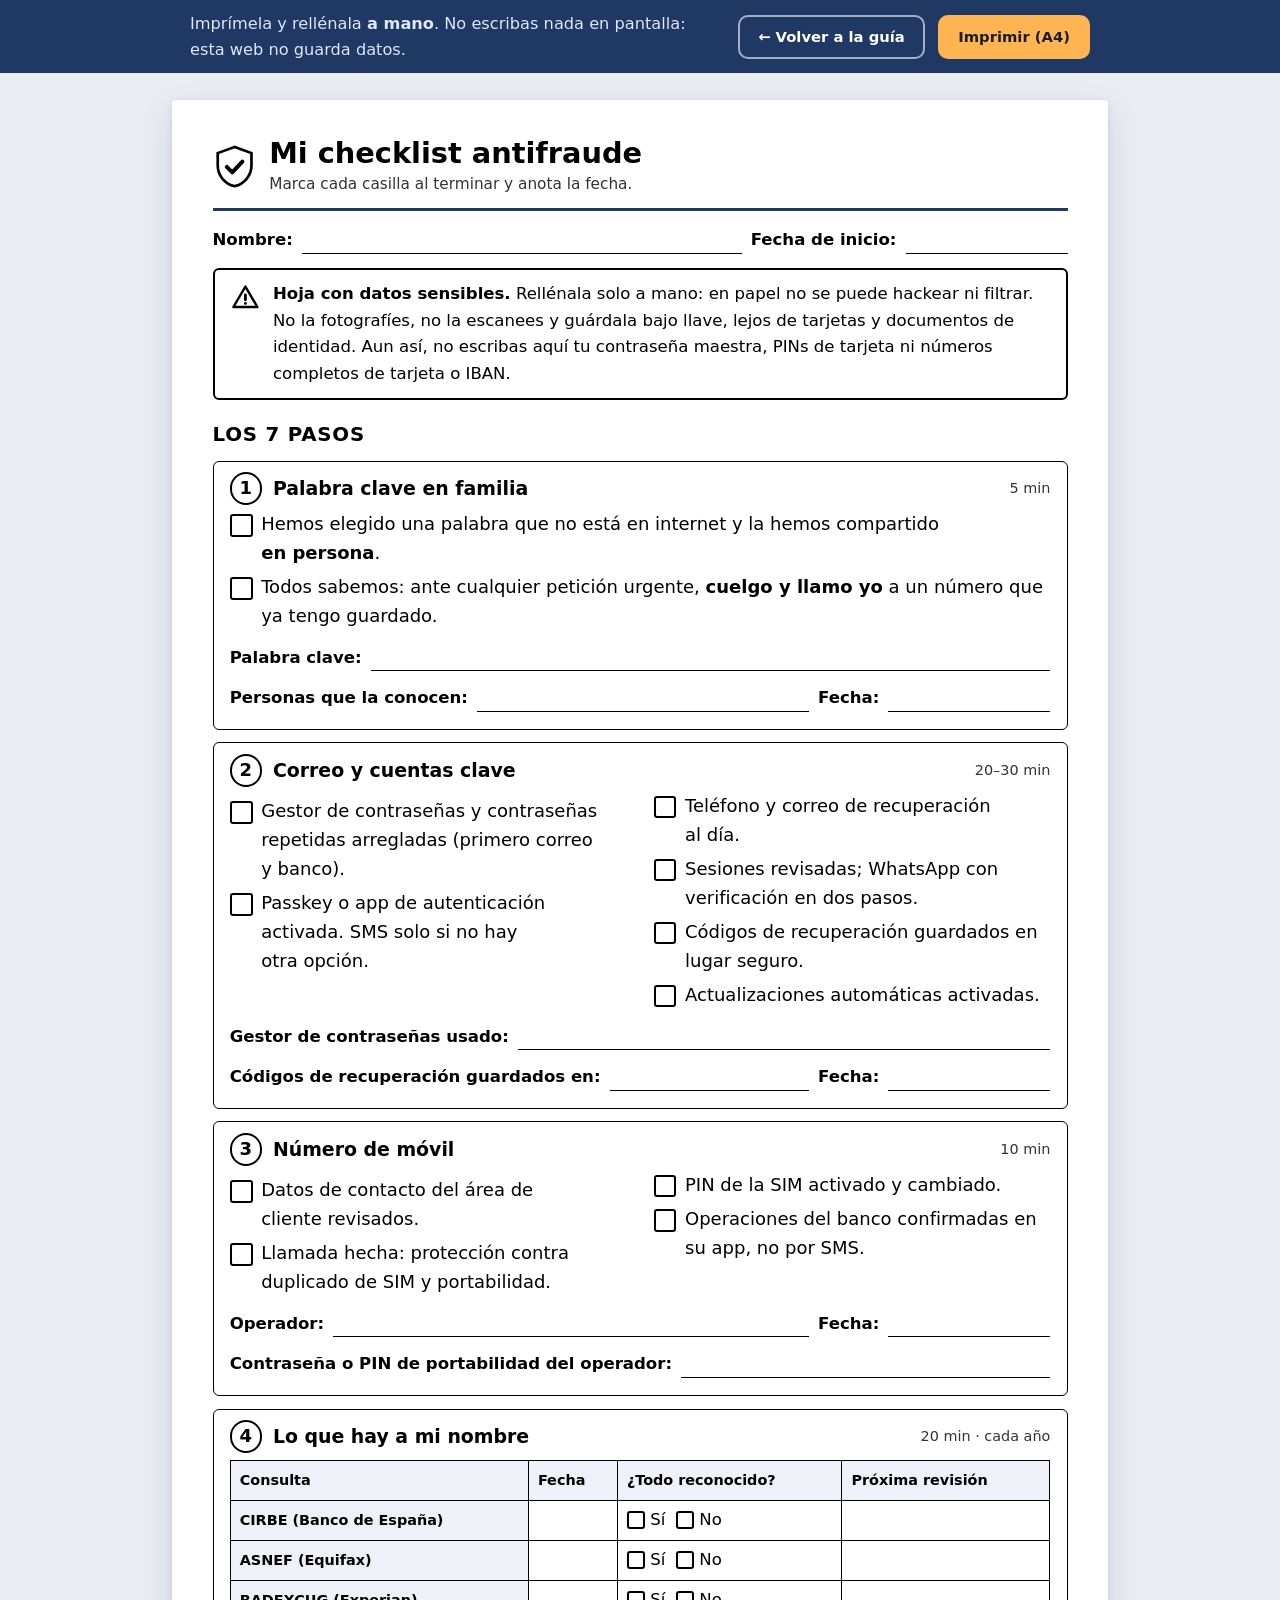
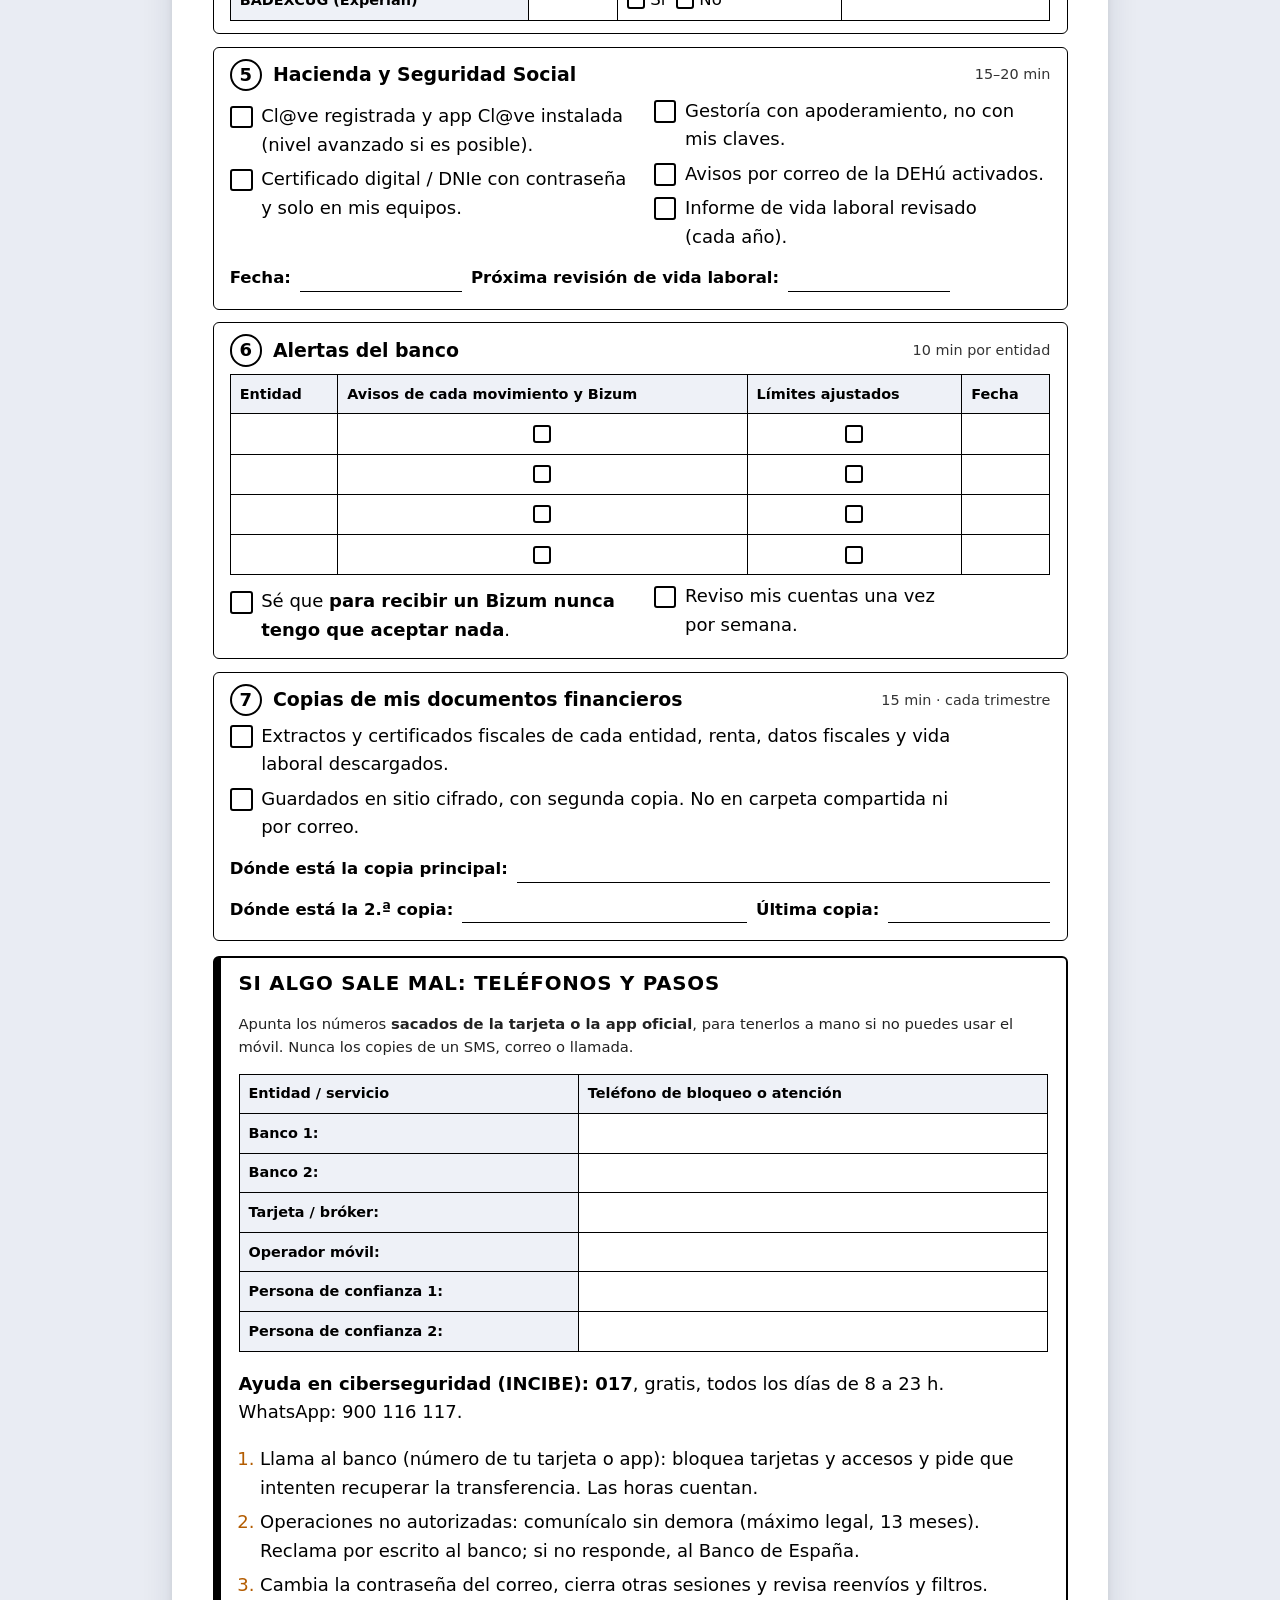
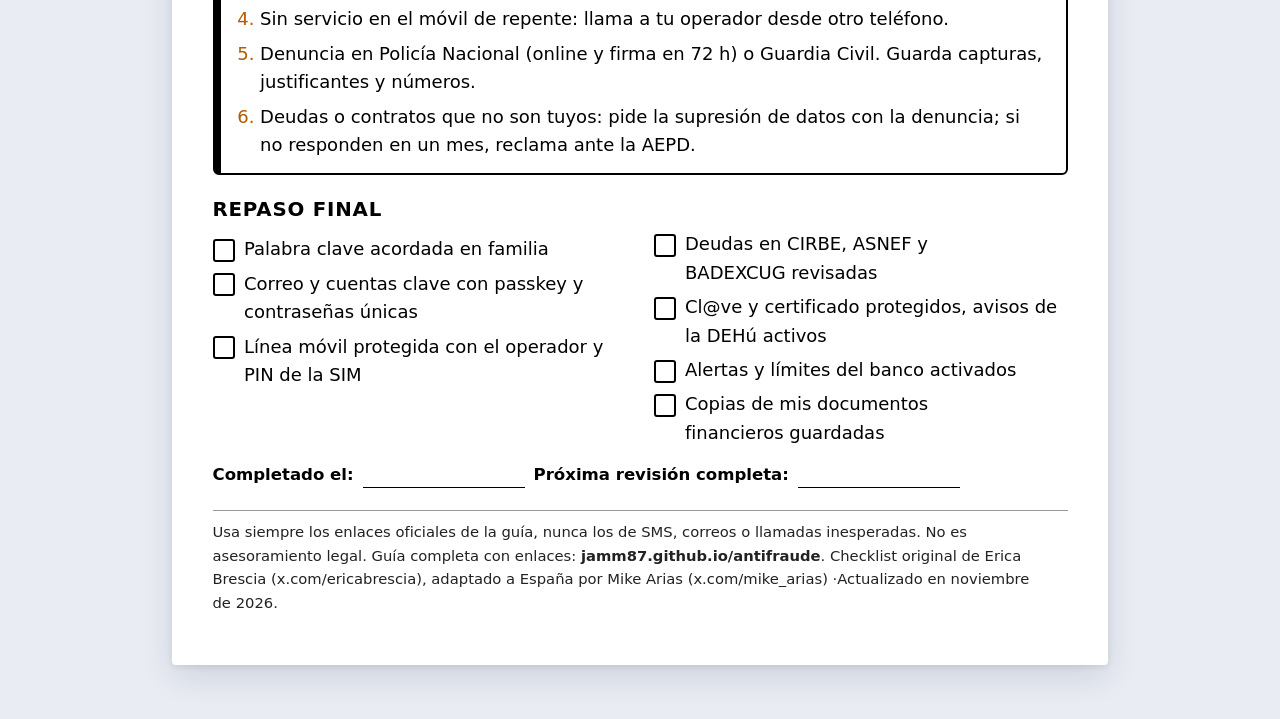
==== commit 0b5af37e: "Créditos a Erica Brescia y Mike Arias al inicio de la página Co-Authored-By: Claude Opus 5.5 <norepl" ====
--- a/imprimir.html
+++ b/imprimir.html
@@ -239,7 +239,7 @@
   <div class="row"><span class="lbl">Completado el:</span><span class="line short"></span><span class="lbl">Próxima revisión completa:</span><span class="line short"></span></div>
 </section>
 
-<p class="small foot">Usa siempre los enlaces oficiales de la guía, nunca los de SMS, correos o llamadas inesperadas. No es asesoramiento legal. Guía completa con enlaces: <strong>jamm87.github.io/antifraude</strong>. Adaptado del checklist original de Erica Brescia (Redpoint) · x.com/mike_arias/status/2122958905756004706 · Actualizado en noviembre de 2026.</p>
+<p class="small foot">Usa siempre los enlaces oficiales de la guía, nunca los de SMS, correos o llamadas inesperadas. No es asesoramiento legal. Guía completa con enlaces: <strong>jamm87.github.io/antifraude</strong>. Checklist original de Erica Brescia (x.com/ericabrescia), adaptado a España por Mike Arias (x.com/mike_arias) ·Actualizado en noviembre de 2026.</p>
 </main>
 <script>
   var b = document.getElementById('btn-print');
--- a/styles.css
+++ b/styles.css
@@ -79,6 +79,8 @@
 .hero h1 { color: #fff; font-size: clamp(1.75rem, 5.5vw, 2.5rem); margin: .75rem 0 .75rem; }
 .hero .lead { color: #dfe6f5; font-size: 1.15rem; margin: 0 0 1.25rem; max-width: 38rem; }
 .hero a { color: #fff; }
+.credits { color: #dfe6f5; font-size: .95rem; margin: 0 0 1.25rem; }
+.credits a { color: #fff; font-weight: 600; }
 .brand { display: flex; align-items: center; gap: .6rem; font-weight: 650; letter-spacing: .02em; color: #dfe6f5; font-size: .9rem; text-transform: uppercase; }
 .brand svg { width: 2rem; height: 2rem; flex: none; }
 .chips { display: flex; flex-wrap: wrap; gap: .5rem; margin: 0 0 1.5rem; padding: 0; list-style: none; }
@@ -174,7 +176,7 @@
   body { background: #fff; }
   .no-print, .skip, .toc { display: none !important; }
   .hero { background: none; color: #000; padding: 0 0 .5rem; border-bottom: 2px solid #000; }
-  .hero h1, .hero .lead, .brand { color: #000; }
+  .hero h1, .hero .lead, .brand, .credits, .credits a { color: #000; }
   .wrap { max-width: none; padding: 0; }
   .step, .review, .box, footer .source { box-shadow: none; border: 1px solid #999; padding: .6rem .9rem .2rem; margin: .8rem 0; }
   .step { break-inside: avoid-page; }
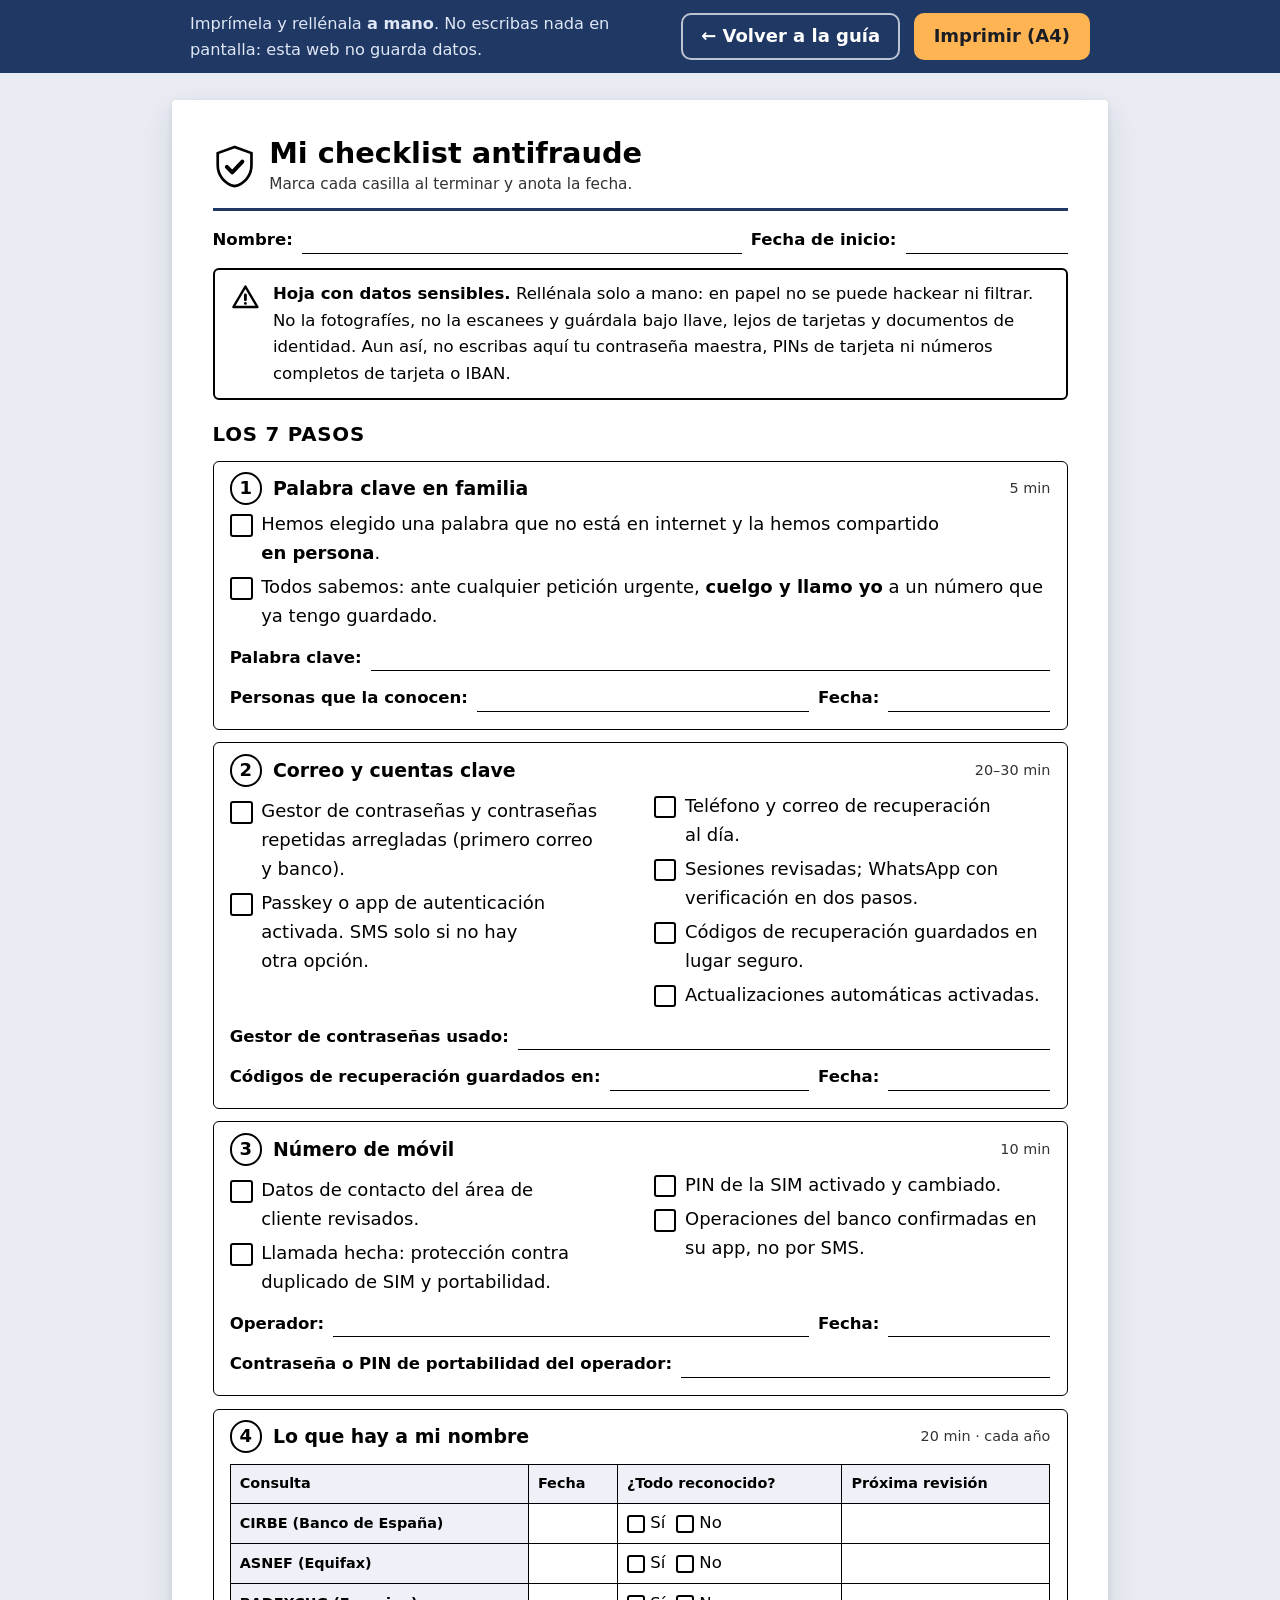
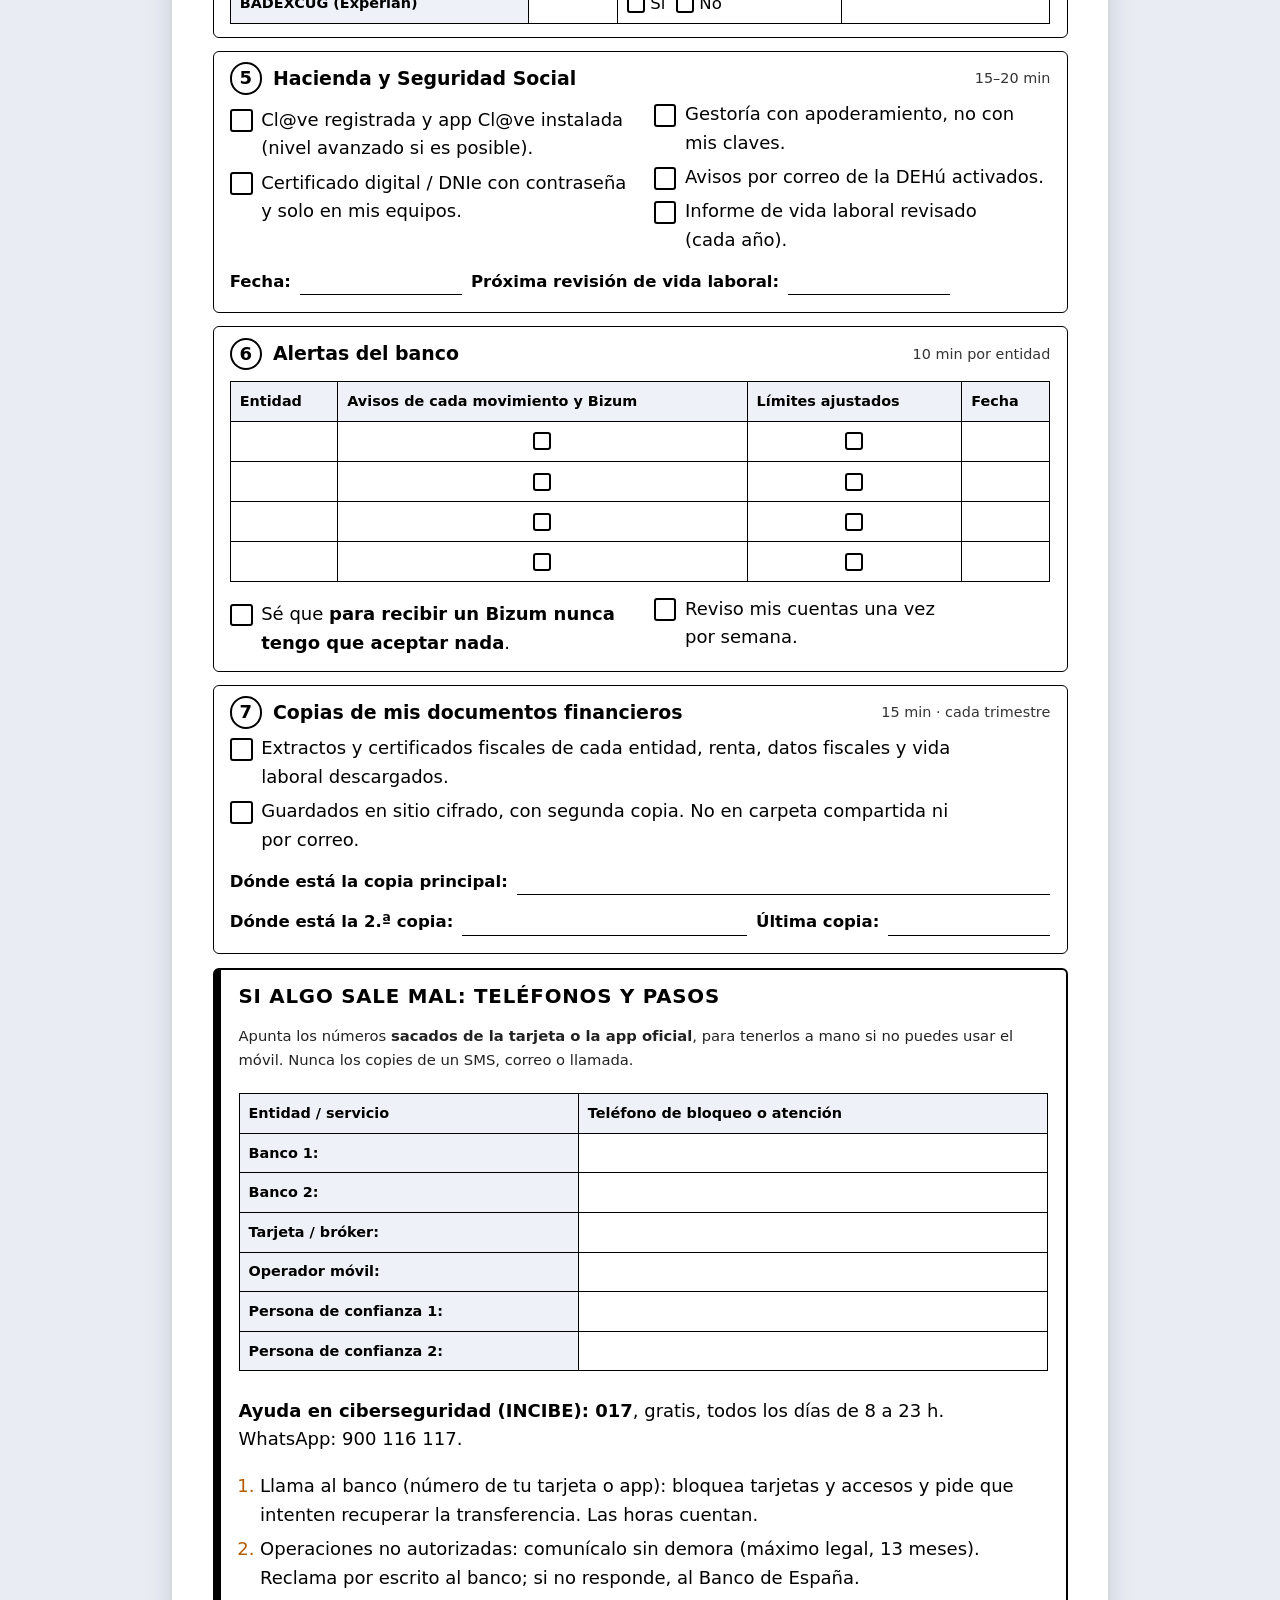
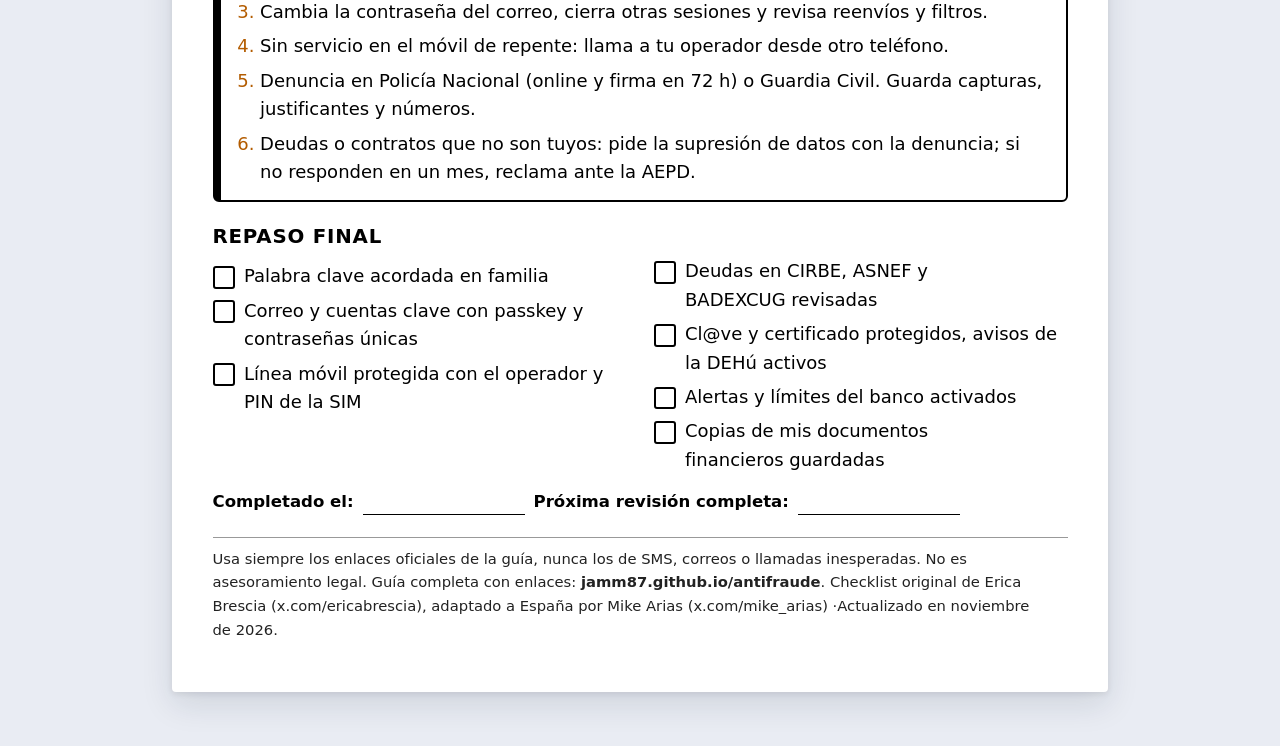
==== commit 8bb42f17: "Accesibilidad: caché de CSS, landmarks, reflow a 320 px y tablas desplazables - Versionado de styles" ====
--- a/imprimir.html
+++ b/imprimir.html
@@ -9,19 +9,24 @@
 <meta name="color-scheme" content="light">
 <meta name="theme-color" content="#1f3864">
 <meta name="referrer" content="no-referrer">
-<link rel="icon" href="favicon.svg" type="image/svg+xml">
+<link rel="icon" href="favicon.svg?v=4" type="image/svg+xml">
 <link rel="icon" href="favicon-32.png" type="image/png" sizes="32x32">
 <link rel="apple-touch-icon" href="apple-touch-icon.png">
-<link rel="stylesheet" href="styles.css">
+<link rel="stylesheet" href="styles.css?v=4">
 <style>
   /* Hoja: siempre clara, tinta negra, pensada para bolígrafo */
   body.sheet { background: #e9ecf3; color: #000; }
   .bar { position: sticky; top: 0; z-index: 5; background: #1f3864; color: #fff; }
   .bar .wrap { display: flex; flex-wrap: wrap; align-items: center; justify-content: space-between; gap: .5rem 1rem; padding-top: .6rem; padding-bottom: .6rem; max-width: 52rem; }
   .bar p { margin: 0; font-size: .9rem; color: #dfe6f5; flex: 1 1 18rem; }
-  .bar .actions { flex: none; }
+  .bar .actions { flex: 0 1 auto; flex-wrap: wrap; }
   .btn.small { min-height: 44px; padding: .4rem 1rem; }
-  .btn.ghost { background: transparent; color: #fff; border-color: rgba(255,255,255,.6); }
+  .bar .btn { display: inline-flex; align-items: center; font: inherit; font-weight: 650; cursor: pointer; text-decoration: none; border-radius: 10px; border: 2px solid transparent; }
+  .bar .btn.primary { background: #ffb454; color: #1a1d24; }
+  .bar .btn.primary:hover { background: #ffc477; }
+  .bar .btn.ghost { background: transparent; color: #fff; border-color: rgba(255,255,255,.7); }
+  .bar .btn.ghost:hover { background: rgba(255,255,255,.12); }
+  .bar :focus-visible { outline: 3px solid #ffb454; outline-offset: 3px; }
 
   .paper {
     background: #fff; max-width: 52rem; margin: 1.5rem auto 3rem; padding: 2rem 2.25rem;
@@ -35,10 +40,10 @@
   .sheet h2 { font-size: 1.1rem; margin: 1.3rem 0 .4rem; text-transform: uppercase; letter-spacing: .04em; }
 
   .item { break-inside: avoid; border: 1.5px solid #000; border-radius: 6px; padding: .6rem .9rem .3rem; margin: .7rem 0; }
-  .item-head { display: flex; align-items: center; gap: .6rem; margin-bottom: .2rem; }
+  .item-head { display: flex; flex-wrap: wrap; align-items: center; gap: .6rem; margin-bottom: .2rem; }
   .num { flex: none; width: 1.8rem; height: 1.8rem; border: 2px solid #000; border-radius: 50%; display: grid; place-items: center; font-weight: 750; }
   .item h3 { font-size: 1.05rem; margin: 0; flex: 1; }
-  .dur { font-size: .8rem; color: #333; white-space: nowrap; }
+  .dur { font-size: .8rem; color: #333; }
 
   .boxes { list-style: none; padding: 0; margin: .3rem 0; }
   .boxes li { margin: .3rem 0; padding-left: 1.75rem; position: relative; }
@@ -55,6 +60,8 @@
   .warn svg { width: 1.6rem; height: 1.6rem; flex: none; margin-top: .1rem; }
   .warn p { margin: 0; }
 
+  .table-wrap { overflow-x: auto; }
+  .table-wrap:focus-visible { outline: 3px solid #b35c00; outline-offset: 2px; }
   table { width: 100%; border-collapse: collapse; margin: .4rem 0; font-size: .92rem; }
   th, td { border: 1.5px solid #000; padding: .35rem .5rem; text-align: left; vertical-align: middle; height: 2.2rem; }
   th { font-size: .8rem; background: #eef1f7; font-weight: 650; }
@@ -83,26 +90,27 @@
 </style>
 </head>
 <body class="sheet">
-
-<div class="bar no-print">
-  <div class="wrap">
+<a class="skip" href="#hoja">Saltar a la hoja</a>
+
+<header class="bar no-print">
+  <nav class="wrap" aria-label="Acciones de la hoja">
     <p>Imprímela y rellénala <strong>a mano</strong>. No escribas nada en pantalla: esta web no guarda datos.</p>
     <div class="actions">
       <a class="btn ghost small" href="./">← Volver a la guía</a>
       <button class="btn primary small" type="button" id="btn-print" hidden>Imprimir (A4)</button>
     </div>
-  </div>
-</div>
-
-<main class="paper">
-
-<header class="head">
+  </nav>
+</header>
+
+<main class="paper" id="hoja">
+
+<div class="head">
   <svg viewBox="0 0 64 64" aria-hidden="true"><path d="M32 3 7 12v18c0 15.5 10.6 27.6 25 31 14.4-3.4 25-15.5 25-31V12L32 3Z" fill="none" stroke="#000" stroke-width="4"/><path d="m20.5 32.5 8 8 15-16" fill="none" stroke="#000" stroke-width="6" stroke-linecap="round" stroke-linejoin="round"/></svg>
   <div>
     <h1>Mi checklist antifraude</h1>
     <p>Marca cada casilla al terminar y anota la fecha.</p>
   </div>
-</header>
+</div>
 
 <div class="row"><span class="lbl">Nombre:</span><span class="line"></span><span class="lbl">Fecha de inicio:</span><span class="line short"></span></div>
 
@@ -151,14 +159,14 @@
 
 <section class="item" aria-labelledby="s4">
   <div class="item-head"><span class="num" aria-hidden="true">4</span><h3 id="s4">Lo que hay a mi nombre</h3><span class="dur">20 min · cada año</span></div>
-  <table>
+  <div class="table-wrap" role="region" tabindex="0" aria-label="Tabla de consultas de deudas a mi nombre"><table>
     <thead><tr><th scope="col">Consulta</th><th scope="col">Fecha</th><th scope="col">¿Todo reconocido?</th><th scope="col">Próxima revisión</th></tr></thead>
     <tbody>
       <tr><th scope="row">CIRBE (Banco de España)</th><td></td><td><span class="opt"><span class="tick"></span> Sí</span><span class="opt"><span class="tick"></span> No</span></td><td></td></tr>
       <tr><th scope="row">ASNEF (Equifax)</th><td></td><td><span class="opt"><span class="tick"></span> Sí</span><span class="opt"><span class="tick"></span> No</span></td><td></td></tr>
       <tr><th scope="row">BADEXCUG (Experian)</th><td></td><td><span class="opt"><span class="tick"></span> Sí</span><span class="opt"><span class="tick"></span> No</span></td><td></td></tr>
     </tbody>
-  </table>
+  </table></div>
 </section>
 
 <section class="item" aria-labelledby="s5">
@@ -175,7 +183,7 @@
 
 <section class="item" aria-labelledby="s6">
   <div class="item-head"><span class="num" aria-hidden="true">6</span><h3 id="s6">Alertas del banco</h3><span class="dur">10 min por entidad</span></div>
-  <table>
+  <div class="table-wrap" role="region" tabindex="0" aria-label="Tabla de alertas por entidad bancaria"><table>
     <thead><tr><th scope="col">Entidad</th><th scope="col">Avisos de cada movimiento y Bizum</th><th scope="col">Límites ajustados</th><th scope="col">Fecha</th></tr></thead>
     <tbody>
       <tr><td></td><td class="c"><span class="tick"></span></td><td class="c"><span class="tick"></span></td><td></td></tr>
@@ -183,7 +191,7 @@
       <tr><td></td><td class="c"><span class="tick"></span></td><td class="c"><span class="tick"></span></td><td></td></tr>
       <tr><td></td><td class="c"><span class="tick"></span></td><td class="c"><span class="tick"></span></td><td></td></tr>
     </tbody>
-  </table>
+  </table></div>
   <ul class="boxes cols">
     <li>Sé que <strong>para recibir un Bizum nunca tengo que aceptar nada</strong>.</li>
     <li>Reviso mis cuentas una vez por semana.</li>
@@ -203,7 +211,7 @@
 <section class="sos pb" aria-labelledby="sos-h">
   <h2 id="sos-h">Si algo sale mal: teléfonos y pasos</h2>
   <p class="small">Apunta los números <strong>sacados de la tarjeta o la app oficial</strong>, para tenerlos a mano si no puedes usar el móvil. Nunca los copies de un SMS, correo o llamada.</p>
-  <table>
+  <div class="table-wrap" role="region" tabindex="0" aria-label="Tabla de teléfonos de emergencia"><table>
     <thead><tr><th scope="col" style="width:42%">Entidad / servicio</th><th scope="col">Teléfono de bloqueo o atención</th></tr></thead>
     <tbody>
       <tr><th scope="row">Banco 1:</th><td></td></tr>
@@ -213,7 +221,7 @@
       <tr><th scope="row">Persona de confianza 1:</th><td></td></tr>
       <tr><th scope="row">Persona de confianza 2:</th><td></td></tr>
     </tbody>
-  </table>
+  </table></div>
   <p><strong>Ayuda en ciberseguridad (INCIBE): 017</strong>, gratis, todos los días de 8 a 23 h. WhatsApp: 900 116 117.</p>
   <ol>
     <li>Llama al banco (número de tu tarjeta o app): bloquea tarjetas y accesos y pide que intenten recuperar la transferencia. Las horas cuentan.</li>
--- a/styles.css
+++ b/styles.css
@@ -106,9 +106,9 @@
   border: 1px solid var(--line); padding: 1.25rem 1.25rem 1rem; margin-top: -2rem; position: relative;
 }
 .toc h2 { font-size: 1rem; margin: 0 0 .5rem; text-transform: uppercase; letter-spacing: .05em; color: var(--muted); }
-.toc ol { list-style: none; margin: 0; padding: 0; display: grid; grid-template-columns: repeat(auto-fill, minmax(16rem, 1fr)); gap: .25rem 1rem; }
+.toc ol { list-style: none; margin: 0; padding: 0; display: grid; grid-template-columns: repeat(auto-fill, minmax(min(16rem, 100%), 1fr)); gap: .25rem 1rem; }
 .toc li { margin: 0; }
-.toc a { display: flex; gap: .6rem; align-items: baseline; padding: .35rem 0; }
+.toc a { display: flex; overflow-wrap: anywhere; gap: .6rem; align-items: baseline; padding: .35rem 0; }
 .toc .n { font-weight: 700; color: var(--accent); min-width: 1.2rem; }
 .toc .extra { margin-top: .75rem; padding-top: .75rem; border-top: 1px solid var(--line); display: flex; flex-wrap: wrap; gap: .5rem 1.25rem; }
 
@@ -152,7 +152,7 @@
 /* ---------- Repaso ---------- */
 .review { background: var(--surface); border: 1px solid var(--line); border-radius: var(--radius); box-shadow: var(--shadow); padding: 1.25rem; margin: 2rem 0; }
 .review h2 { margin: 0 0 .75rem; font-size: 1.3rem; }
-.check { list-style: none; padding: 0; margin: 0 0 1rem; display: grid; grid-template-columns: repeat(auto-fill, minmax(16rem, 1fr)); gap: .25rem 1.5rem; }
+.check { list-style: none; padding: 0; margin: 0 0 1rem; display: grid; grid-template-columns: repeat(auto-fill, minmax(min(16rem, 100%), 1fr)); gap: .25rem 1.5rem; }
 .check li { display: flex; gap: .6rem; align-items: flex-start; margin: .35rem 0; }
 .check li::before {
   content: ""; flex: none; width: 1.15rem; height: 1.15rem; margin-top: .2rem;
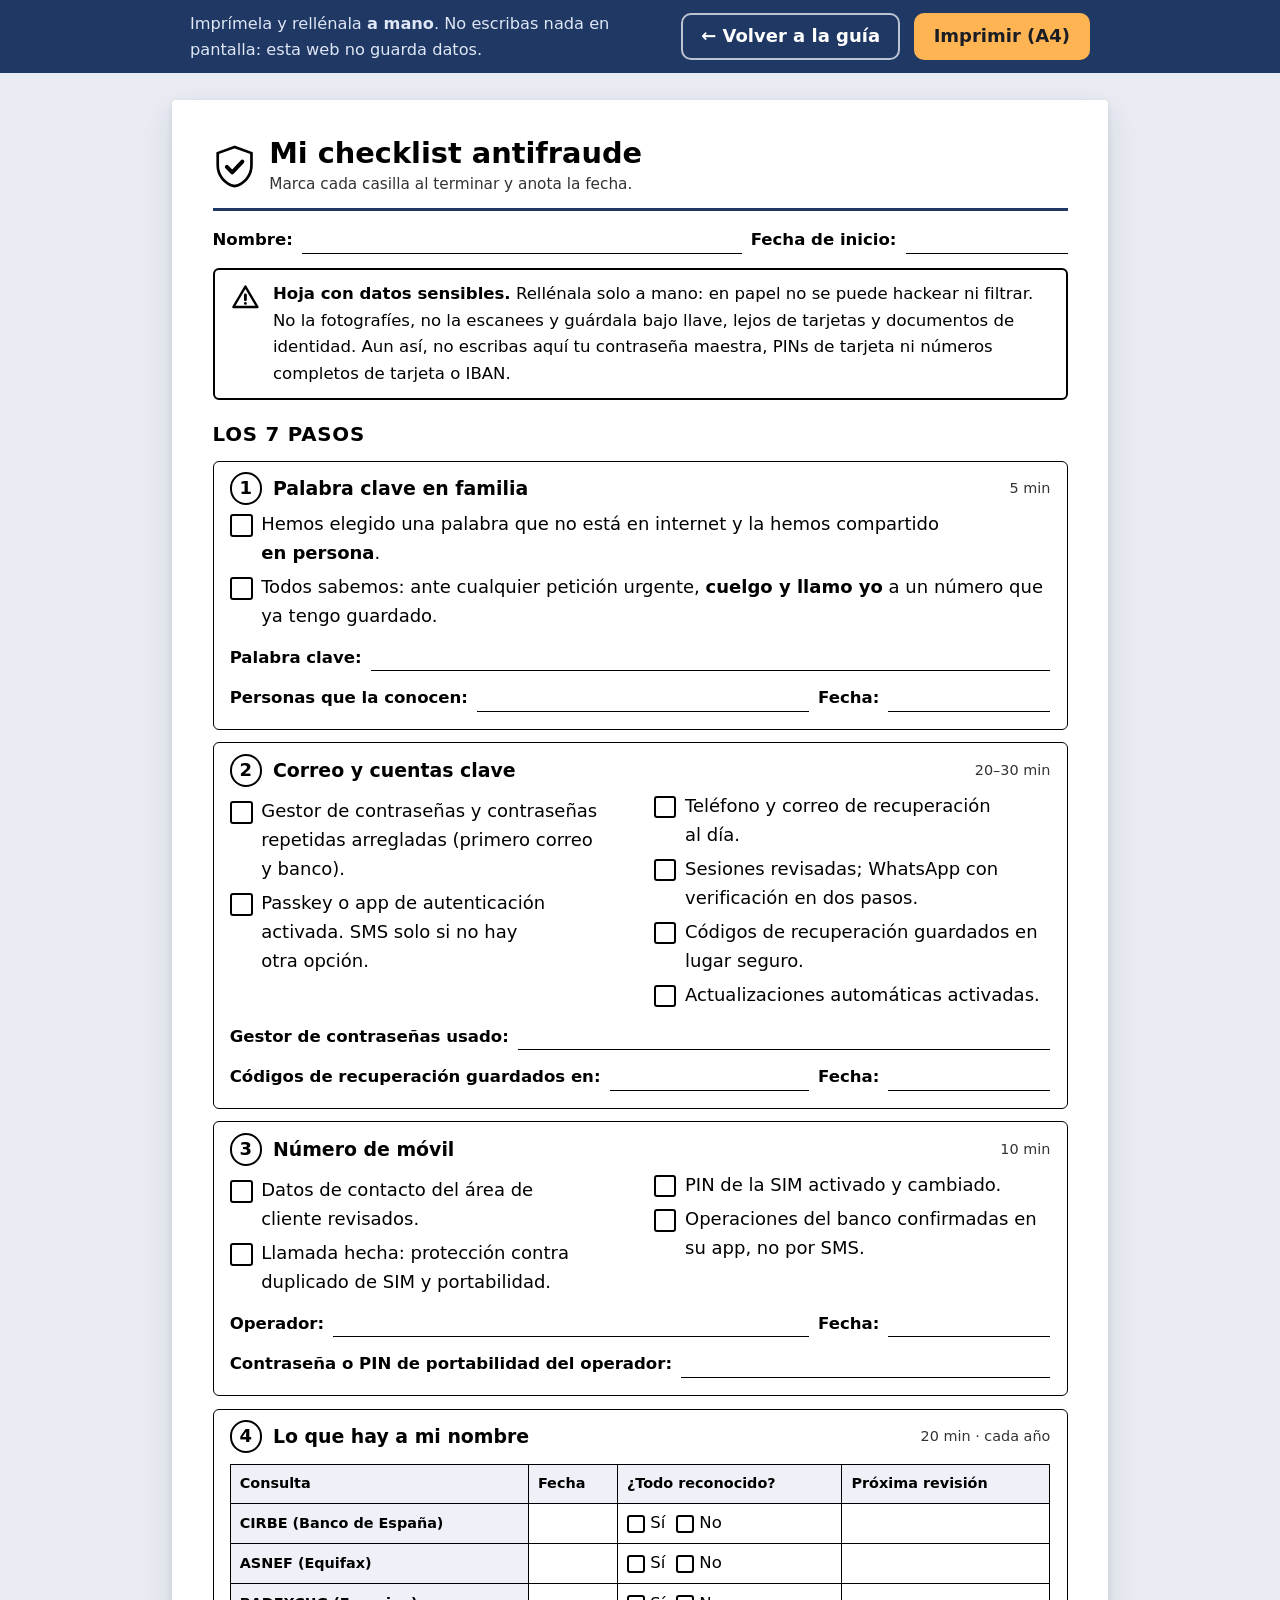
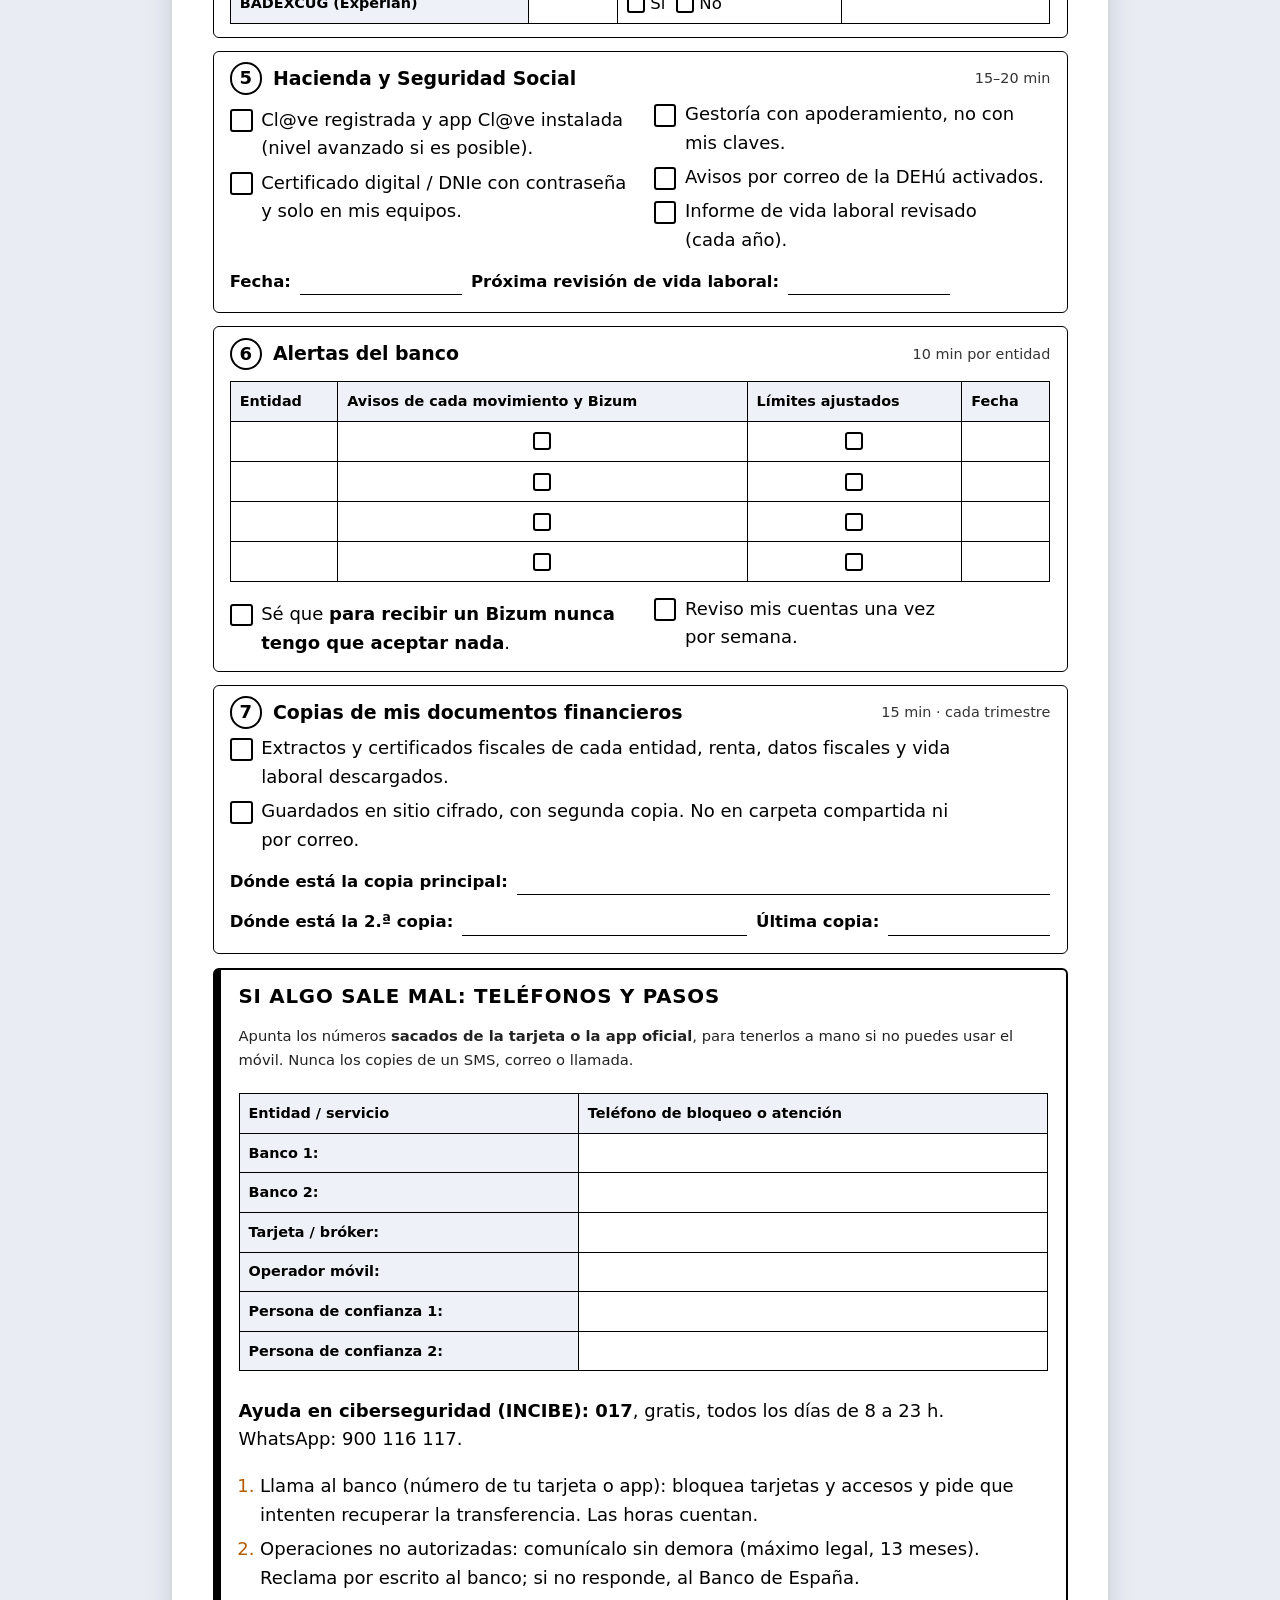
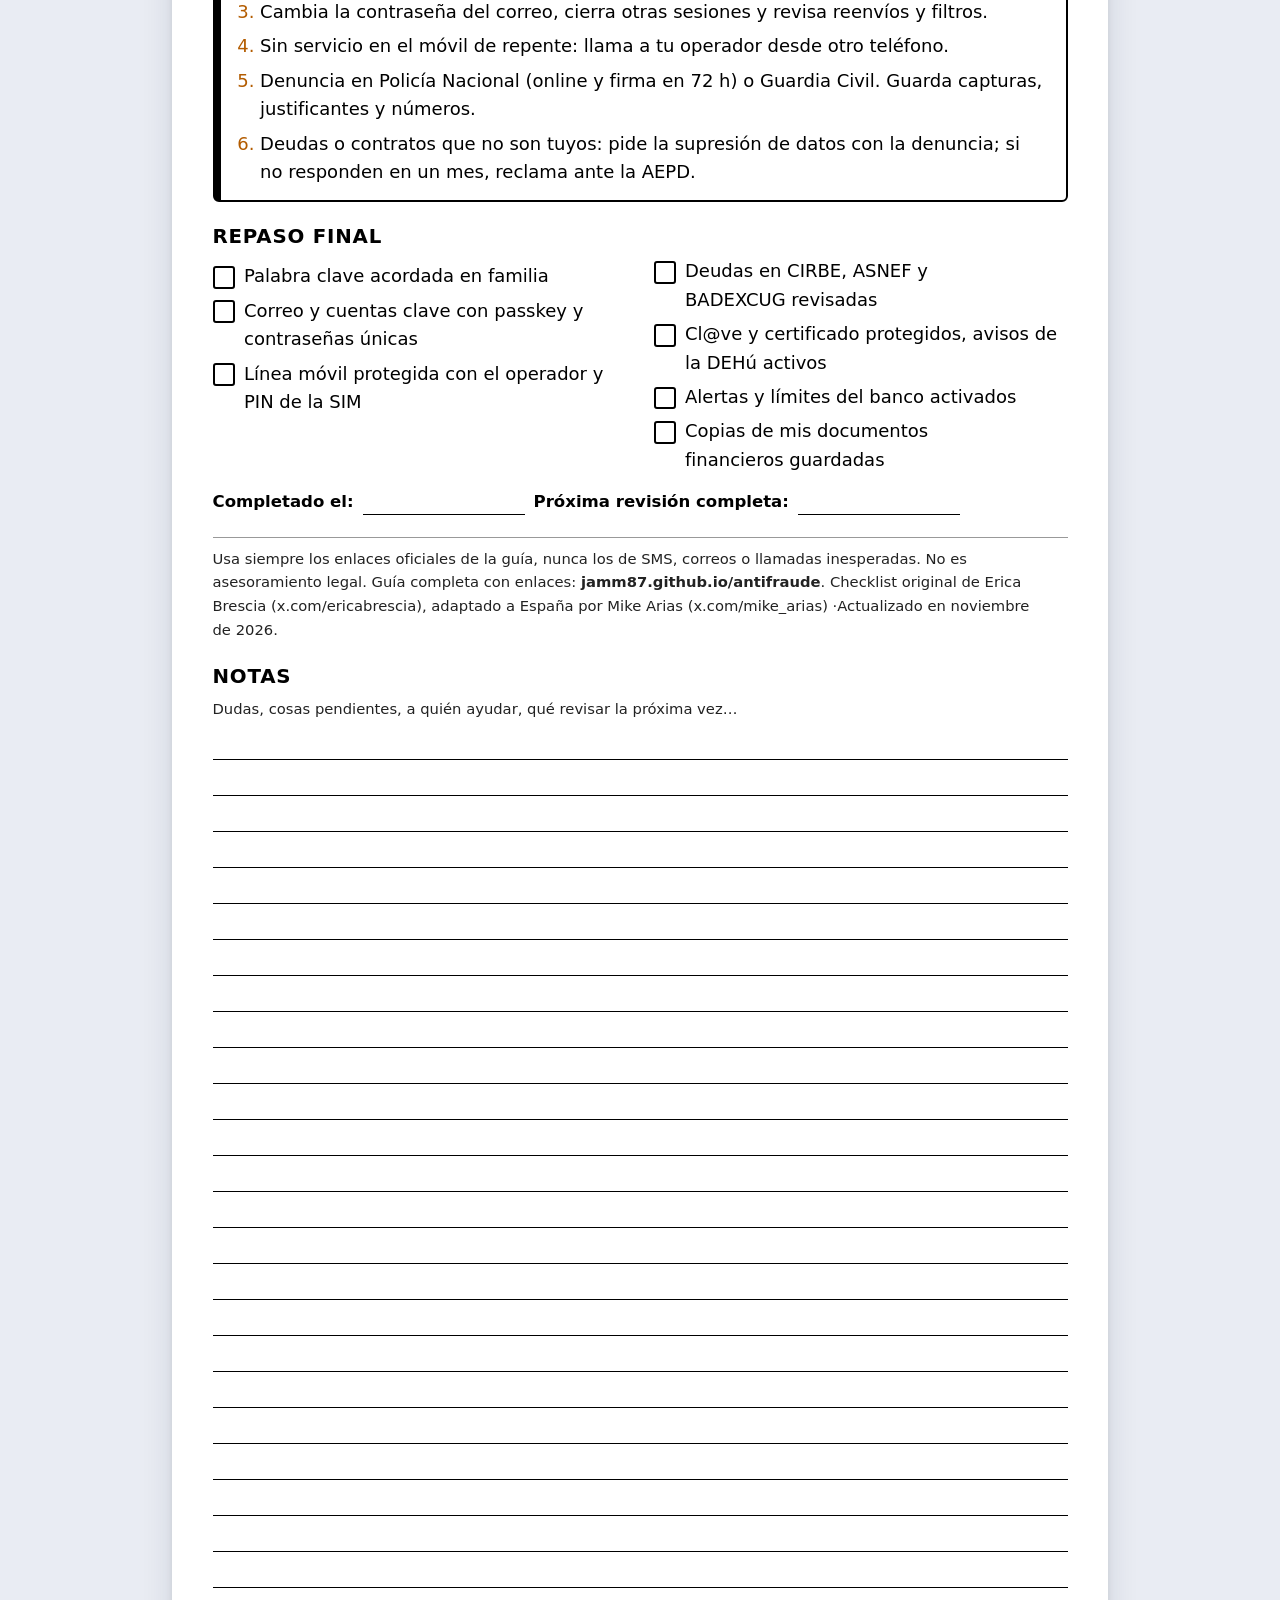
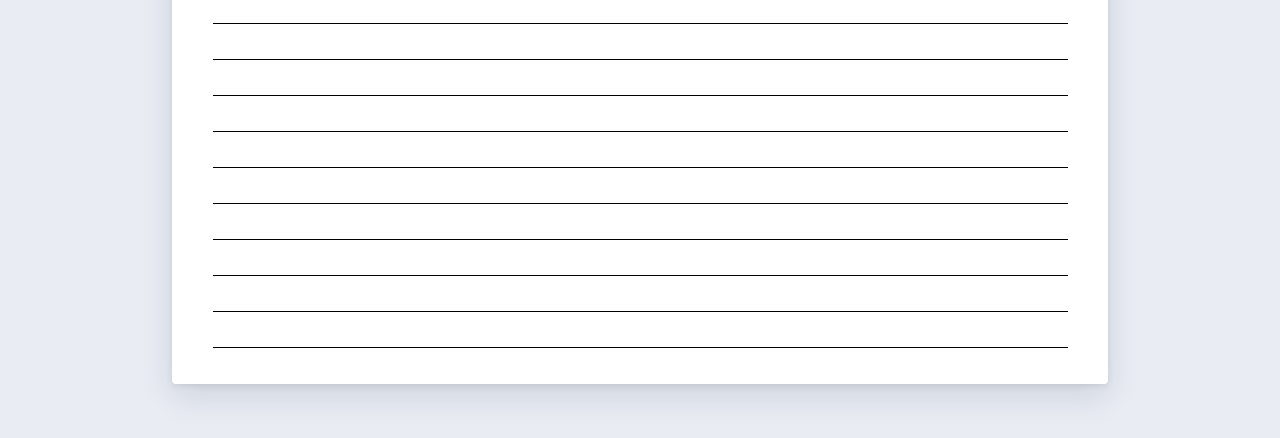
==== commit 237edd06: "Hoja imprimible: página de Notas al final Co-Authored-By: Claude Opus 5.5 <noreply@anthropic.com> Cl" ====
--- a/imprimir.html
+++ b/imprimir.html
@@ -75,6 +75,9 @@
   .sos li { margin: .3rem 0; }
   .small { font-size: .82rem; color: #222; }
   .pb { break-before: page; }
+  .notes { break-inside: avoid; }
+  .notes .small { margin: 0 0 .2rem; }
+  .ruled span { display: block; height: 2rem; border-bottom: 1.5px solid #000; }
   .foot { margin-top: 1.2rem; border-top: 1px solid #999; padding-top: .5rem; }
 
   @media (max-width: 40rem) { .paper { padding: 1.25rem 1rem; margin: 0 0 2rem; border-radius: 0; } }
@@ -248,6 +251,13 @@
 </section>
 
 <p class="small foot">Usa siempre los enlaces oficiales de la guía, nunca los de SMS, correos o llamadas inesperadas. No es asesoramiento legal. Guía completa con enlaces: <strong>jamm87.github.io/antifraude</strong>. Checklist original de Erica Brescia (x.com/ericabrescia), adaptado a España por Mike Arias (x.com/mike_arias) ·Actualizado en noviembre de 2026.</p>
+
+<section class="notes pb" aria-labelledby="notas-h">
+  <h2 id="notas-h">Notas</h2>
+  <p class="small">Dudas, cosas pendientes, a quién ayudar, qué revisar la próxima vez…</p>
+  <div class="ruled" aria-hidden="true"><span></span><span></span><span></span><span></span><span></span><span></span><span></span><span></span><span></span><span></span><span></span><span></span><span></span><span></span><span></span><span></span><span></span><span></span><span></span><span></span><span></span><span></span><span></span><span></span><span></span><span></span><span></span><span></span><span></span><span></span><span></span><span></span><span></span><span></span></div>
+</section>
+
 </main>
 <script>
   var b = document.getElementById('btn-print');
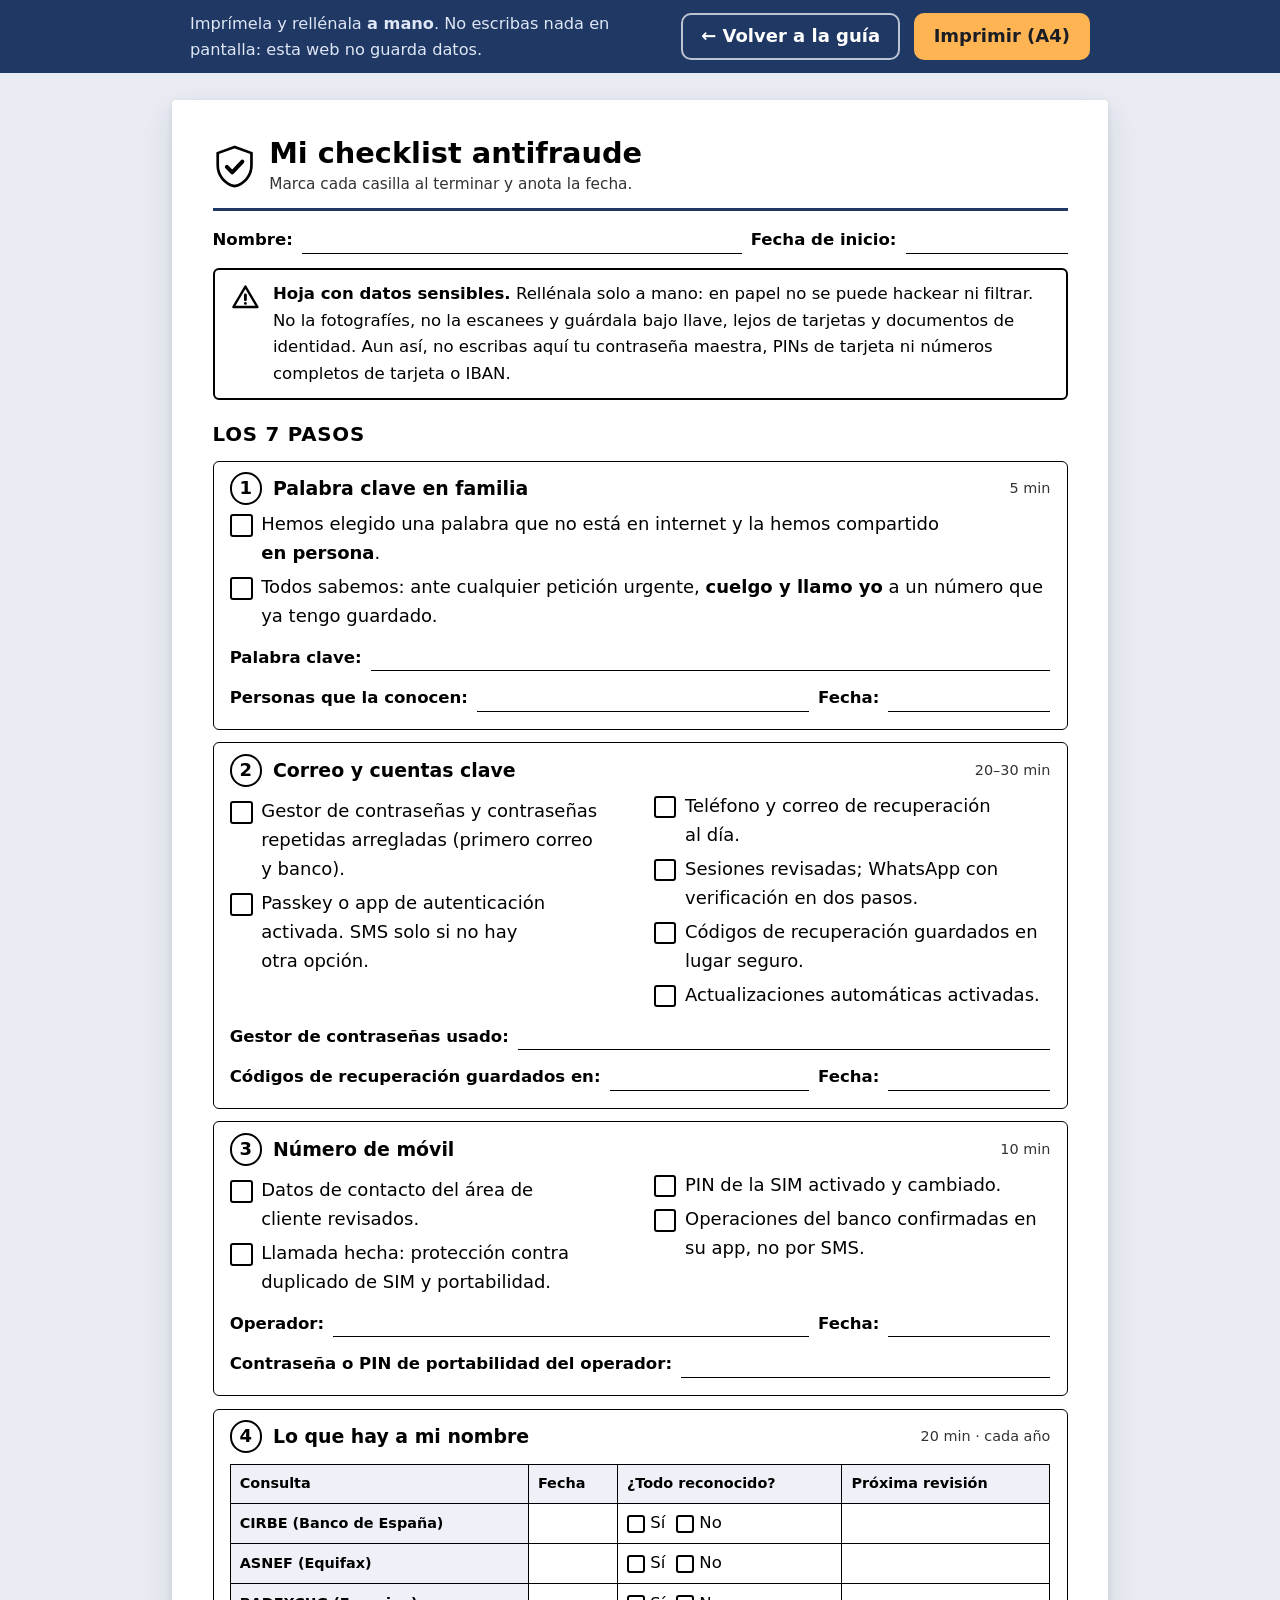
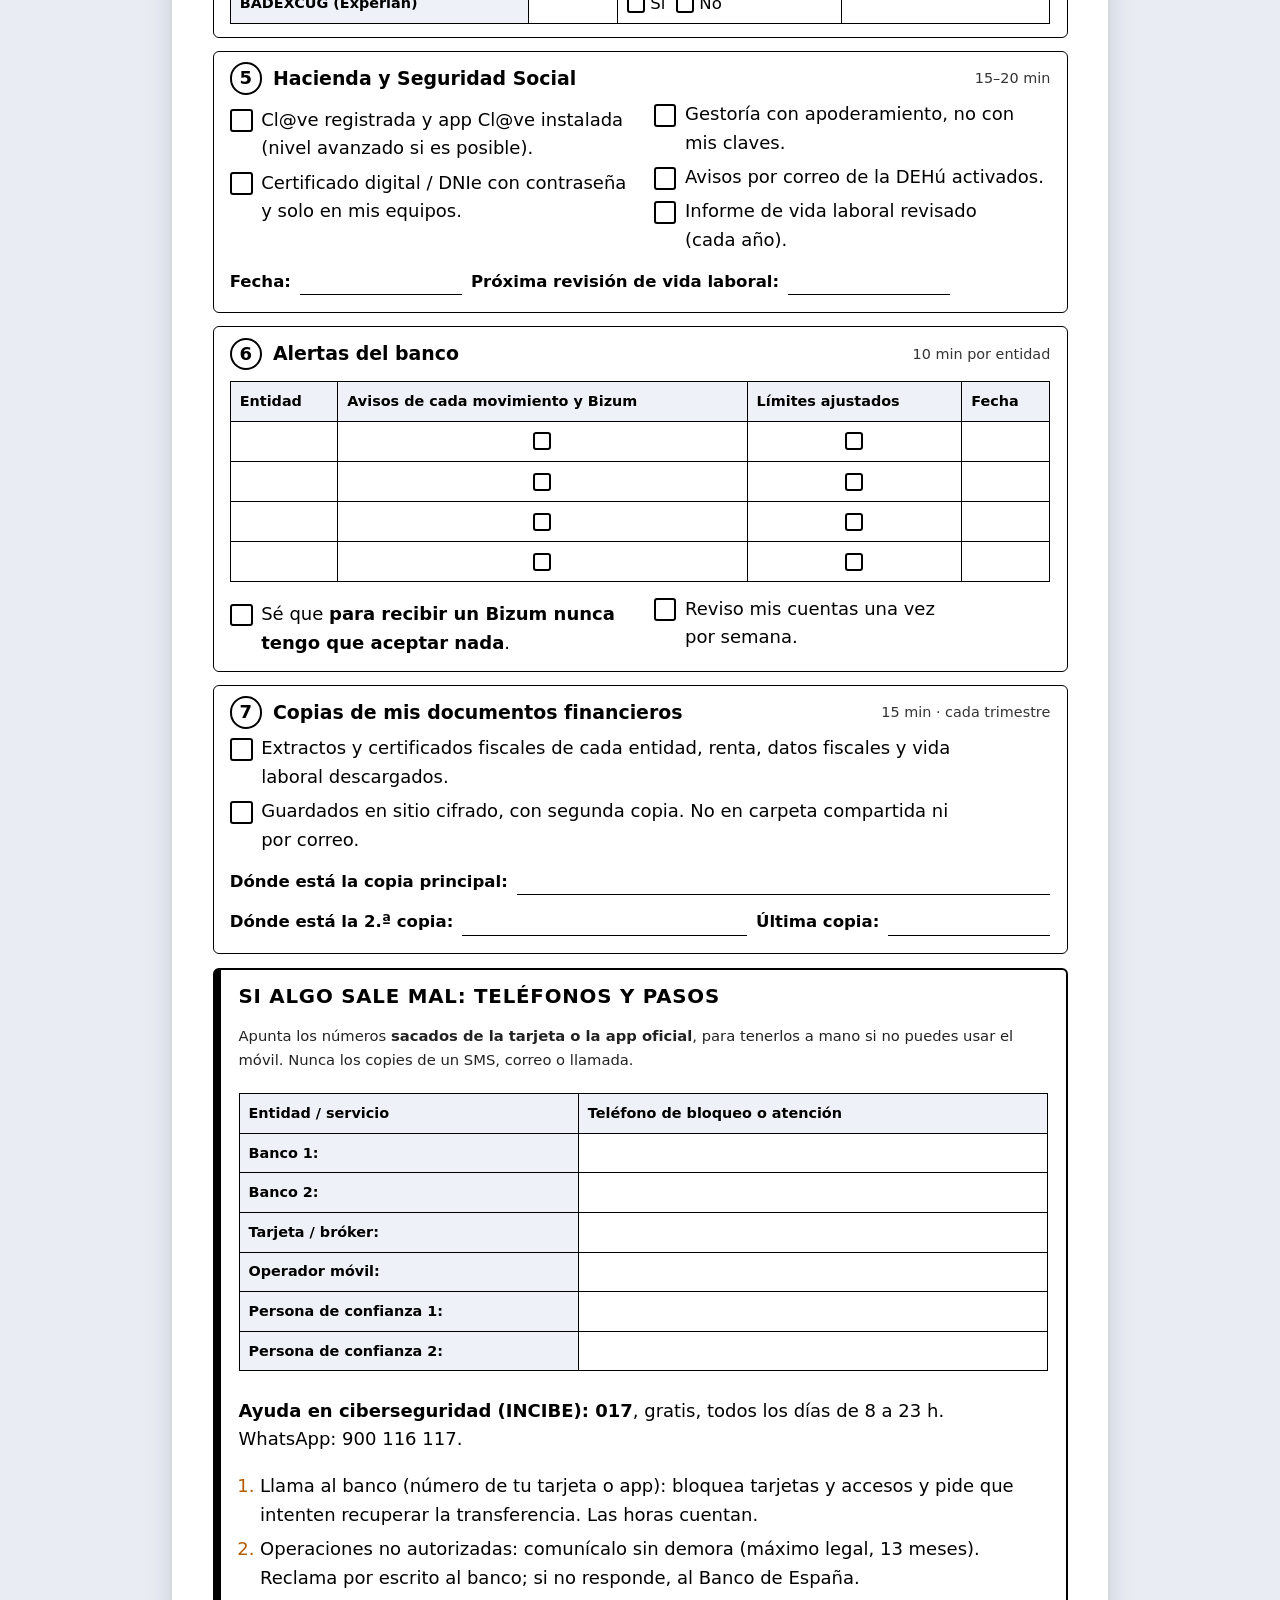
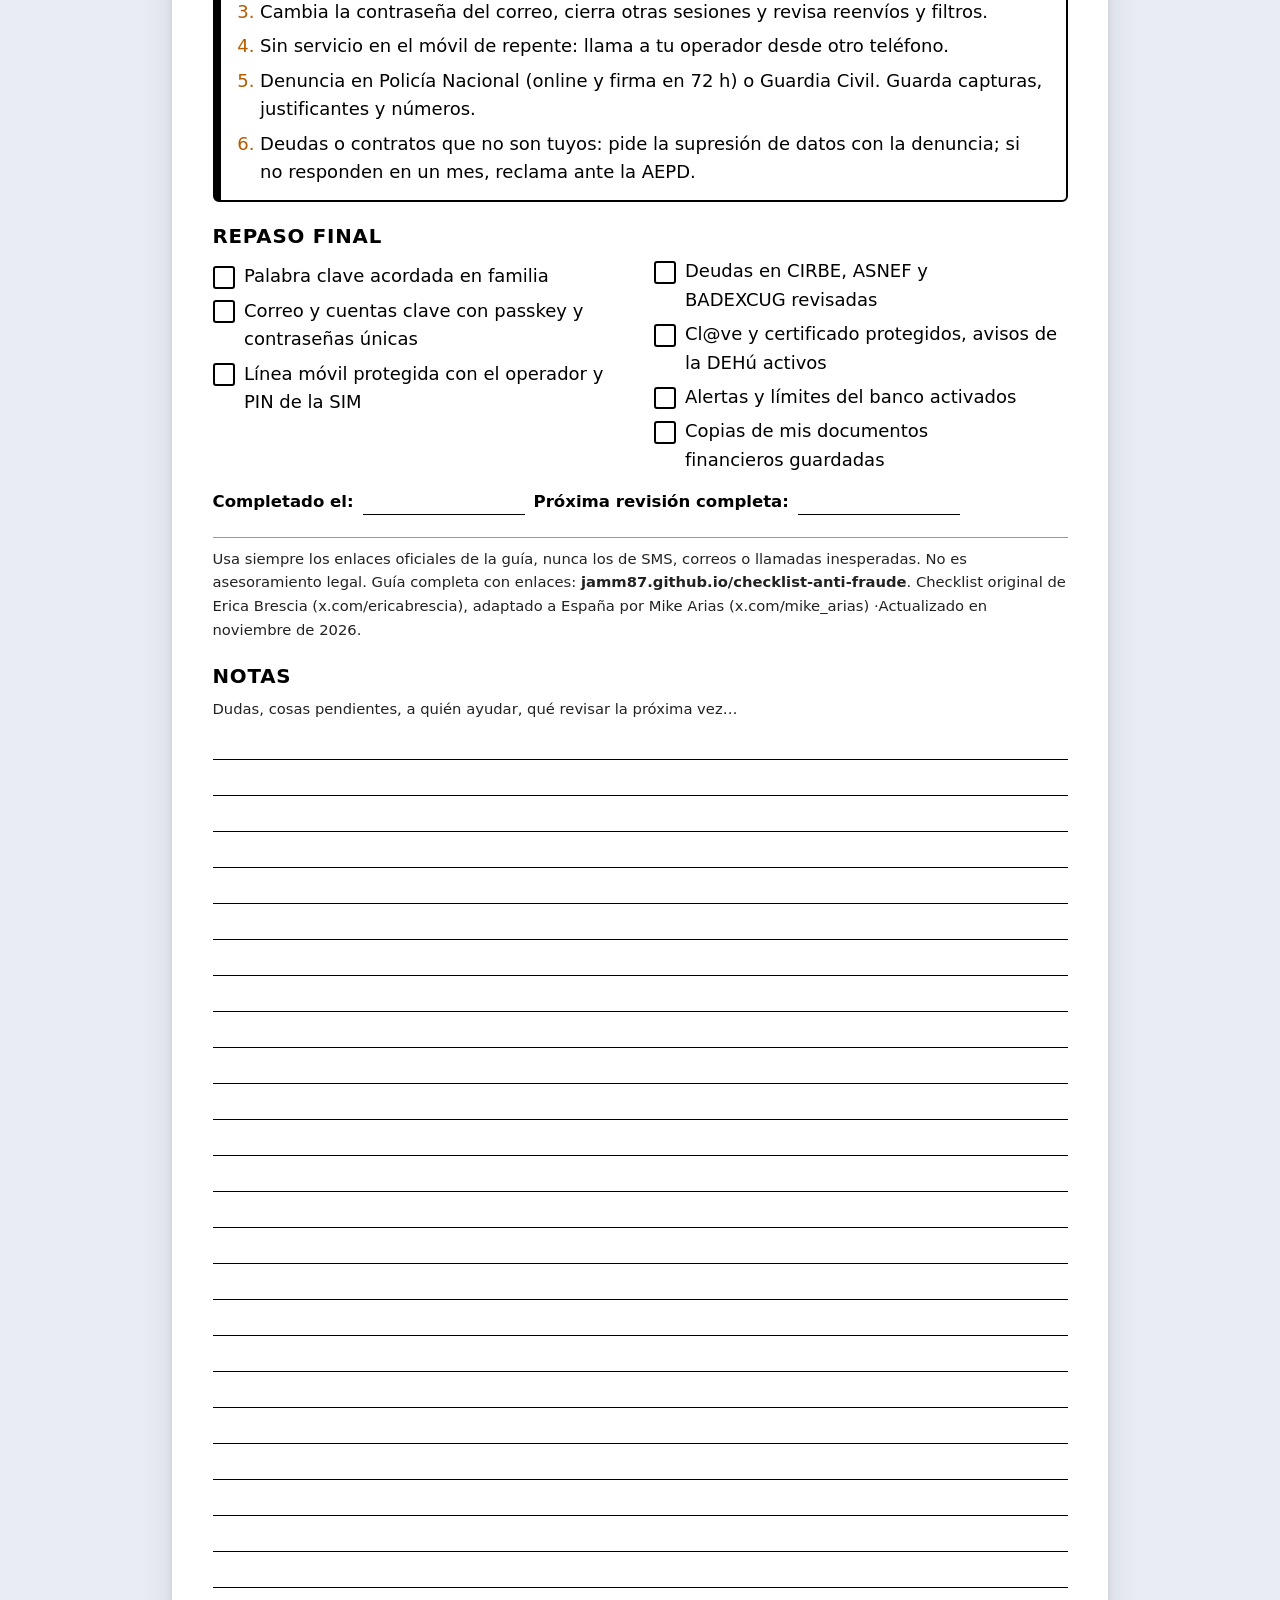
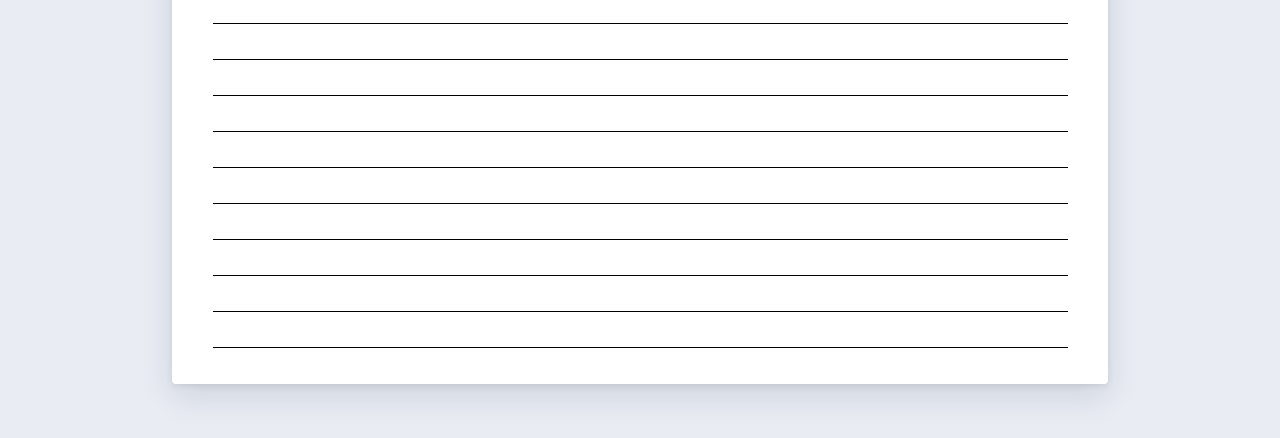
==== commit 0e22cebe: "Actualiza enlaces al nuevo nombre del repositorio (checklist-anti-fraude) Co-Authored-By: Claude Opu" ====
--- a/imprimir.html
+++ b/imprimir.html
@@ -250,7 +250,7 @@
   <div class="row"><span class="lbl">Completado el:</span><span class="line short"></span><span class="lbl">Próxima revisión completa:</span><span class="line short"></span></div>
 </section>
 
-<p class="small foot">Usa siempre los enlaces oficiales de la guía, nunca los de SMS, correos o llamadas inesperadas. No es asesoramiento legal. Guía completa con enlaces: <strong>jamm87.github.io/antifraude</strong>. Checklist original de Erica Brescia (x.com/ericabrescia), adaptado a España por Mike Arias (x.com/mike_arias) ·Actualizado en noviembre de 2026.</p>
+<p class="small foot">Usa siempre los enlaces oficiales de la guía, nunca los de SMS, correos o llamadas inesperadas. No es asesoramiento legal. Guía completa con enlaces: <strong>jamm87.github.io/checklist-anti-fraude</strong>. Checklist original de Erica Brescia (x.com/ericabrescia), adaptado a España por Mike Arias (x.com/mike_arias) ·Actualizado en noviembre de 2026.</p>
 
 <section class="notes pb" aria-labelledby="notas-h">
   <h2 id="notas-h">Notas</h2>
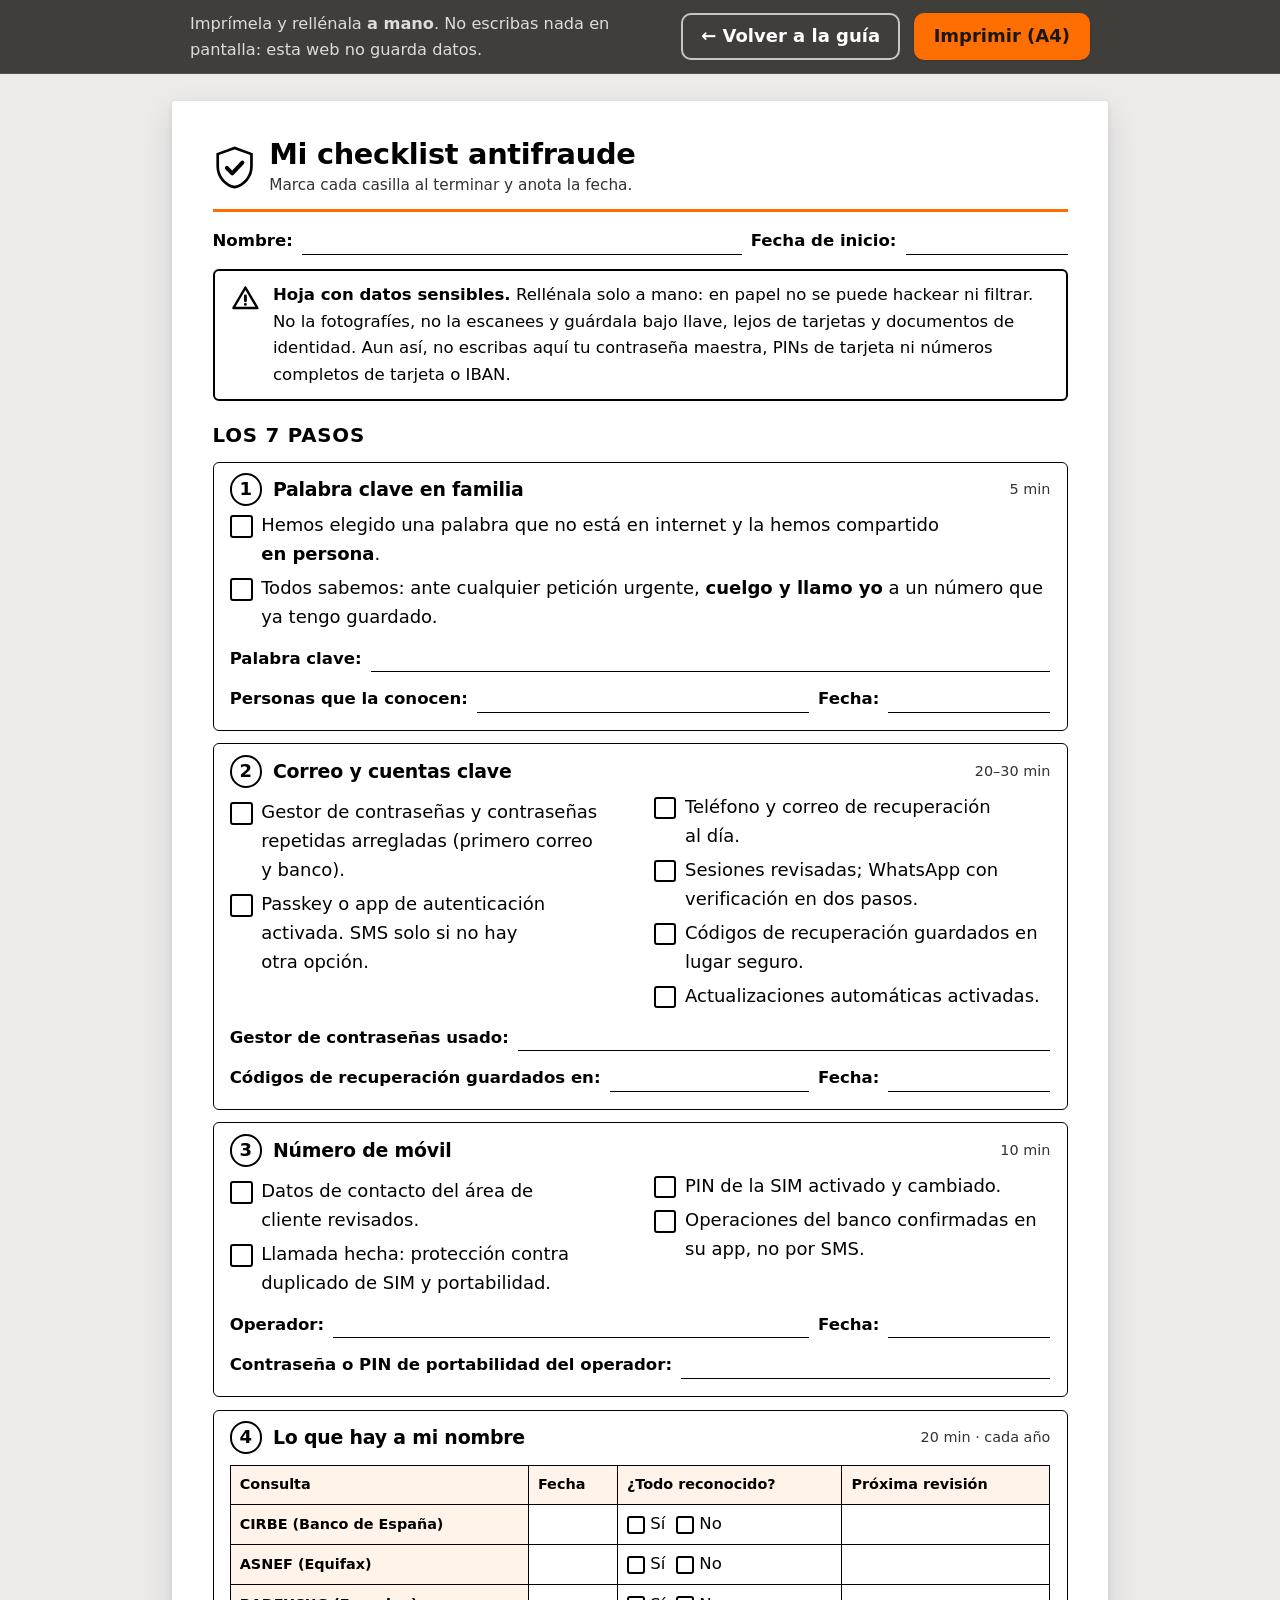
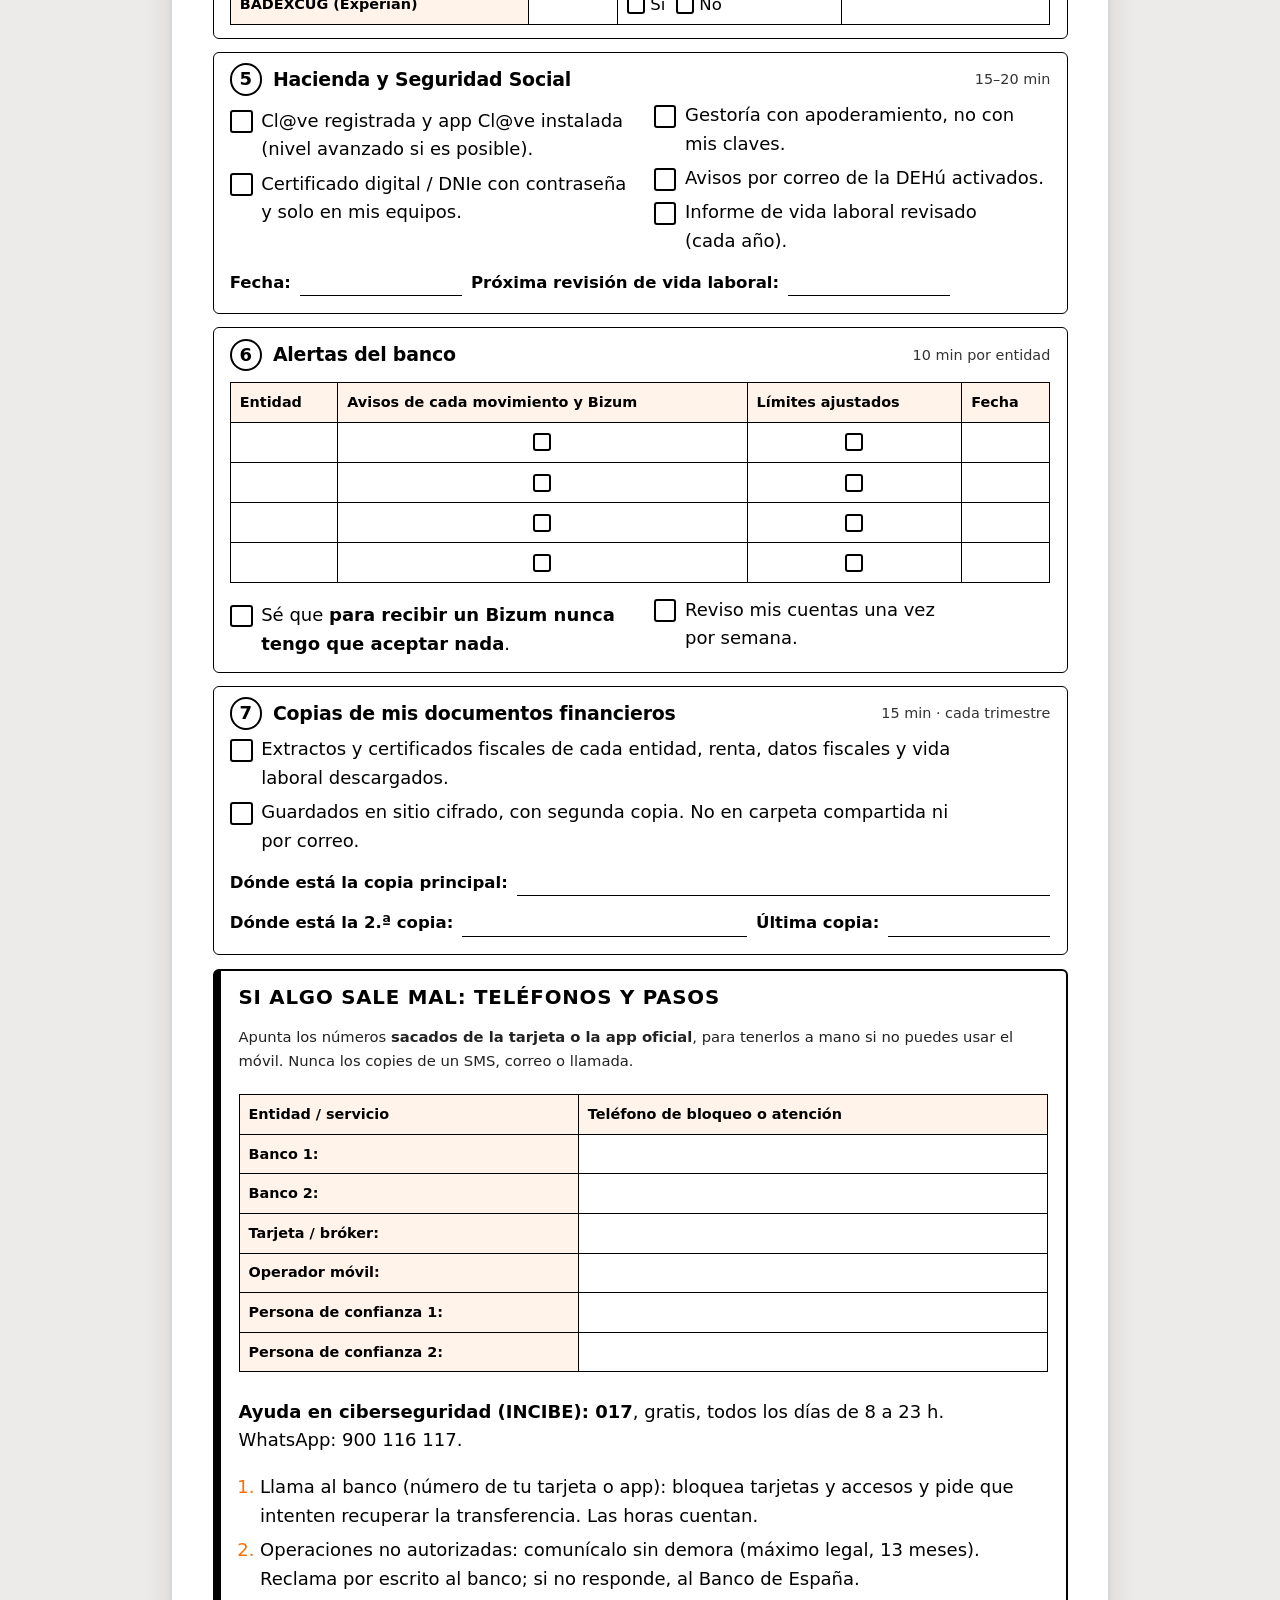
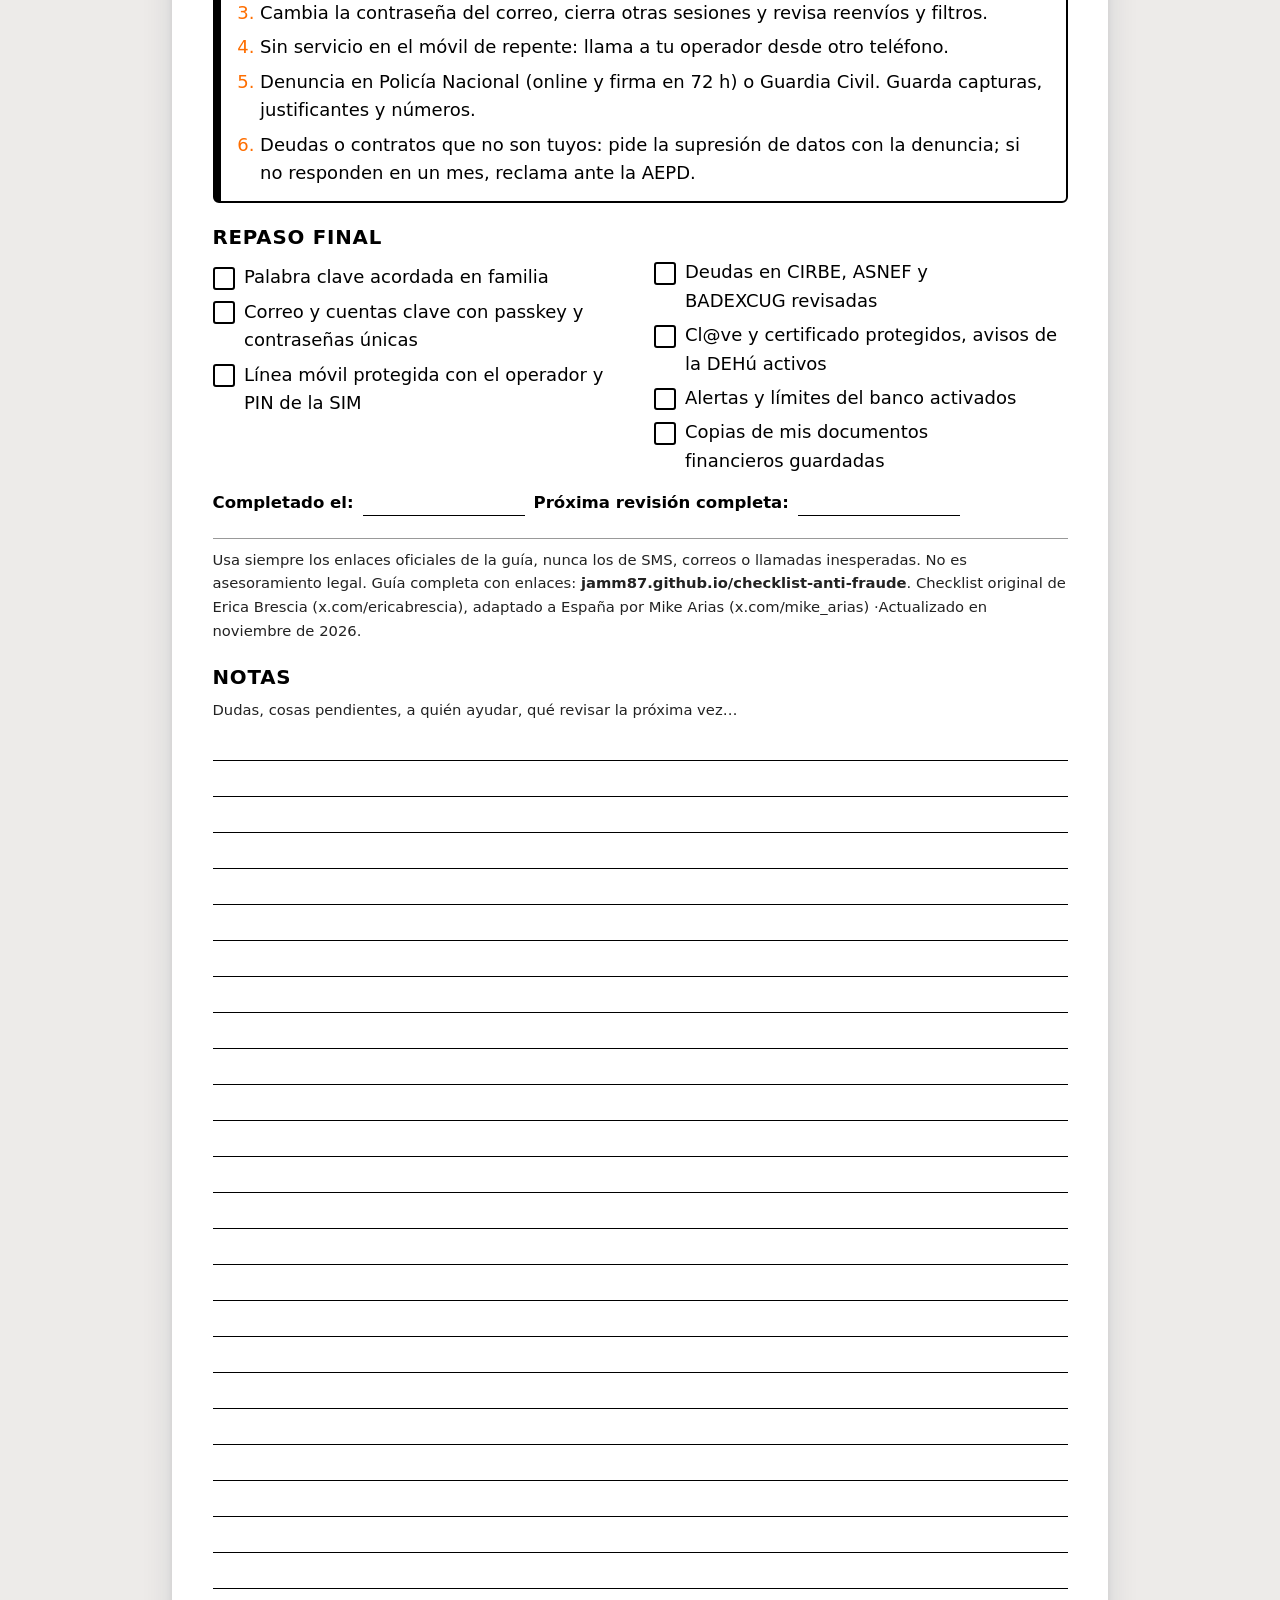
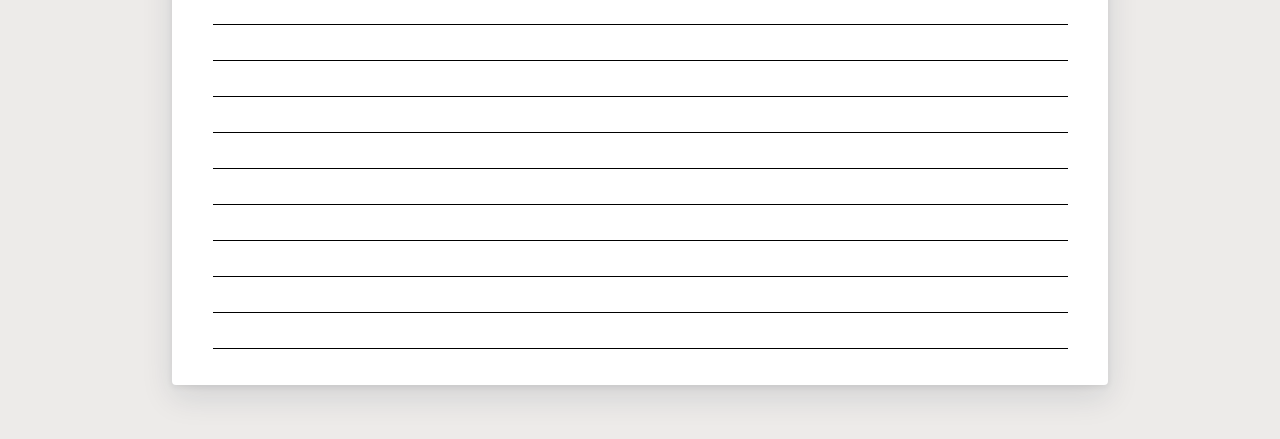
==== commit 1916f7ff: "Aplica el sistema de diseño de design.md, adaptado a WCAG AA - Paleta cálida, naranja de acento y ba" ====
--- a/imprimir.html
+++ b/imprimir.html
@@ -7,33 +7,33 @@
 <meta name="description" content="Hoja A4 para imprimir y rellenar a mano con el checklist antifraude.">
 <meta name="robots" content="noindex">
 <meta name="color-scheme" content="light">
-<meta name="theme-color" content="#1f3864">
+<meta name="theme-color" content="#1a1714">
 <meta name="referrer" content="no-referrer">
-<link rel="icon" href="favicon.svg?v=4" type="image/svg+xml">
+<link rel="icon" href="favicon.svg?v=5" type="image/svg+xml">
 <link rel="icon" href="favicon-32.png" type="image/png" sizes="32x32">
 <link rel="apple-touch-icon" href="apple-touch-icon.png">
-<link rel="stylesheet" href="styles.css?v=4">
+<link rel="stylesheet" href="styles.css?v=5">
 <style>
   /* Hoja: siempre clara, tinta negra, pensada para bolígrafo */
-  body.sheet { background: #e9ecf3; color: #000; }
-  .bar { position: sticky; top: 0; z-index: 5; background: #1f3864; color: #fff; }
+  body.sheet { background: #edebe9; color: #000; }
+  .bar { position: sticky; top: 0; z-index: 5; background: rgba(16,13,11,.78); -webkit-backdrop-filter: blur(12px); backdrop-filter: blur(12px); border-bottom: 1px solid rgba(255,255,255,.1); color: #fff; }
   .bar .wrap { display: flex; flex-wrap: wrap; align-items: center; justify-content: space-between; gap: .5rem 1rem; padding-top: .6rem; padding-bottom: .6rem; max-width: 52rem; }
-  .bar p { margin: 0; font-size: .9rem; color: #dfe6f5; flex: 1 1 18rem; }
+  .bar p { margin: 0; font-size: .9rem; color: rgba(255,255,255,.82); flex: 1 1 18rem; }
   .bar .actions { flex: 0 1 auto; flex-wrap: wrap; }
   .btn.small { min-height: 44px; padding: .4rem 1rem; }
   .bar .btn { display: inline-flex; align-items: center; font: inherit; font-weight: 650; cursor: pointer; text-decoration: none; border-radius: 10px; border: 2px solid transparent; }
-  .bar .btn.primary { background: #ffb454; color: #1a1d24; }
-  .bar .btn.primary:hover { background: #ffc477; }
+  .bar .btn.primary { background: #fe6e00; color: #1a1714; }
+  .bar .btn.primary:hover { background: #ffb74d; }
   .bar .btn.ghost { background: transparent; color: #fff; border-color: rgba(255,255,255,.7); }
   .bar .btn.ghost:hover { background: rgba(255,255,255,.12); }
-  .bar :focus-visible { outline: 3px solid #ffb454; outline-offset: 3px; }
+  .bar :focus-visible { outline: 3px solid #ffb74d; outline-offset: 3px; }
 
   .paper {
     background: #fff; max-width: 52rem; margin: 1.5rem auto 3rem; padding: 2rem 2.25rem;
     box-shadow: 0 2px 6px rgba(0,0,0,.08), 0 12px 32px rgba(20,30,60,.12); border-radius: 4px;
   }
   .sheet h1, .sheet h2, .sheet h3 { color: #000; }
-  .head { display: flex; align-items: center; gap: .75rem; border-bottom: 3px solid #1f3864; padding-bottom: .6rem; margin-bottom: .8rem; }
+  .head { display: flex; align-items: center; gap: .75rem; border-bottom: 3px solid #fe6e00; padding-bottom: .6rem; margin-bottom: .8rem; }
   .head svg { width: 2.4rem; height: 2.4rem; flex: none; }
   .head h1 { font-size: 1.6rem; margin: 0; }
   .head p { margin: 0; font-size: .85rem; color: #333; }
@@ -61,10 +61,10 @@
   .warn p { margin: 0; }
 
   .table-wrap { overflow-x: auto; }
-  .table-wrap:focus-visible { outline: 3px solid #b35c00; outline-offset: 2px; }
+  .table-wrap:focus-visible { outline: 3px solid #c2410c; outline-offset: 2px; }
   table { width: 100%; border-collapse: collapse; margin: .4rem 0; font-size: .92rem; }
   th, td { border: 1.5px solid #000; padding: .35rem .5rem; text-align: left; vertical-align: middle; height: 2.2rem; }
-  th { font-size: .8rem; background: #eef1f7; font-weight: 650; }
+  th { font-size: .8rem; background: #fff3ea; font-weight: 650; }
   td.c { text-align: center; }
   .tick { display: inline-block; width: 1rem; height: 1rem; border: 2px solid #000; border-radius: 3px; vertical-align: middle; }
   .opt { white-space: nowrap; margin-right: .6rem; }
--- a/styles.css
+++ b/styles.css
@@ -1,62 +1,73 @@
+/* Sistema de diseño: ver design.md (adaptado a una guía de lectura y a WCAG AA).
+   - El naranja de marca (#fe6e00) se usa como fondo con texto oscuro, nunca con texto blanco (2,8:1).
+   - Para texto y enlaces se usa un naranja más oscuro (#c2410c, 5:1 sobre el fondo).
+   - El foco usa #c2410c en claro y #ffb74d sobre oscuro: el #f97015 del sistema no llega a 3:1. */
+
 /* ---------- Tokens ---------- */
 :root {
-  --bg: #f6f7fb;
-  --surface: #ffffff;
-  --text: #1a1d24;
-  --muted: #4b5262;
-  --heading: #1f3864;
-  --brand: #1f3864;
-  --brand-2: #2d4f8a;
-  --on-brand: #ffffff;
-  --accent: #b35c00;
-  --link: #0b4fb3;
-  --line: #d6dbe6;
-  --soft: #eaeef7;
-  --warn-bg: #fdf4e6;
-  --warn-line: #d98a2b;
-  --ok: #1e7a4a;
-  --focus: #b35c00;
-  --radius: 14px;
-  --shadow: 0 1px 2px rgba(20, 30, 60, .06), 0 4px 16px rgba(20, 30, 60, .06);
+  --bg: #fcfaf7;            /* background */
+  --surface: #ffffff;       /* surface-elevated */
+  --soft: #f5f2ee;          /* entre background y surface-soft */
+  --soft-2: #edebe9;        /* surface-soft */
+  --text: #423d38;          /* on-background */
+  --heading: #2b2724;
+  --muted: #6b635b;         /* on-surface-muted, oscurecido para pasar AA también sobre --soft-2 */
+  --line: #e3e0dd;          /* outline */
+  --line-strong: #d1cbc5;
+  --primary: #fe6e00;
+  --primary-strong: #ff6b00;
+  --primary-warm: #ffb74d;
+  --on-primary: #1a1714;
+  --accent: #c2410c;        /* naranja para texto */
+  --link: #c2410c;
+  --focus: #c2410c;
+  --tint: #fff3ea;          /* naranja al 6 % */
+  --shell: rgba(16, 13, 11, .78);
+  --shell-solid: #1a1714;
+  --radius-sm: 6px;
+  --radius: 8px;
+  --radius-lg: 12px;
+  --shadow: 0 1px 3px rgba(0, 0, 0, .08), 0 1px 2px rgba(0, 0, 0, .05);
+  --shadow-raised: 0 4px 12px rgba(0, 0, 0, .10);
+  --ease: cubic-bezier(.4, 0, .2, 1);
 }
 @media (prefers-color-scheme: dark) {
   :root:not([data-theme="light"]) {
-    --bg: #0f131b;
-    --surface: #171d29;
-    --text: #eef0f4;
-    --muted: #b8bfcc;
-    --heading: #b9cdf7;
-    --brand: #1f3864;
-    --brand-2: #2d4f8a;
-    --accent: #ffb454;
-    --link: #8ab4ff;
-    --line: #2c3548;
-    --soft: #1d2638;
-    --warn-bg: #2a2216;
-    --warn-line: #c98a3a;
-    --ok: #5fd39a;
-    --focus: #ffb454;
+    --bg: #413830;          /* dark-background */
+    --surface: #4a423a;     /* dark-surface */
+    --soft: #453c34;
+    --soft-2: #3a322b;
+    --text: #fafaf9;        /* dark-on-surface */
+    --heading: #ffffff;
+    --muted: #cfc9c2;
+    --line: #5c534a;
+    --line-strong: #6e645a;
+    --accent: #ffb74d;
+    --link: #ffb74d;
+    --focus: #ffb74d;
+    --tint: #4f3d2e;
     --shadow: none;
+    --shadow-raised: none;
   }
 }
 
 /* ---------- Base ---------- */
 * { box-sizing: border-box; }
 html { font-size: 112.5%; scroll-behavior: smooth; -webkit-text-size-adjust: 100%; }
-@media (prefers-reduced-motion: reduce) { html { scroll-behavior: auto; } }
+@media (prefers-reduced-motion: reduce) { html { scroll-behavior: auto; } * { transition: none !important; } }
 body {
   margin: 0;
   background: var(--bg);
   color: var(--text);
-  font-family: system-ui, -apple-system, "Segoe UI", Roboto, "Helvetica Neue", Arial, sans-serif;
+  font-family: ui-sans-serif, system-ui, -apple-system, "Segoe UI", Roboto, "Helvetica Neue", Arial, sans-serif;
   line-height: 1.6;
 }
-h1, h2, h3 { color: var(--heading); line-height: 1.25; text-wrap: balance; }
+h1, h2, h3 { color: var(--heading); line-height: 1.25; text-wrap: balance; letter-spacing: -.01em; }
 p, li { text-wrap: pretty; }
 a { color: var(--link); text-underline-offset: .15em; text-decoration-thickness: 1px; }
 a:hover { text-decoration-thickness: 2px; }
 :focus-visible { outline: 3px solid var(--focus); outline-offset: 3px; border-radius: 4px; }
-[id] { scroll-margin-top: 1rem; }
+[id] { scroll-margin-top: 5rem; }
 strong { font-weight: 650; }
 
 .visually-hidden {
@@ -64,125 +75,154 @@
   clip: rect(0 0 0 0); clip-path: inset(50%); white-space: nowrap;
 }
 .skip {
-  position: absolute; left: -999px; top: .5rem; z-index: 10;
-  background: var(--surface); color: var(--text); padding: .75rem 1rem; border-radius: 8px;
+  position: absolute; left: -999px; top: .5rem; z-index: 30;
+  background: var(--surface); color: var(--text); padding: .75rem 1rem; border-radius: var(--radius);
 }
 .skip:focus { left: .5rem; }
 .wrap { max-width: 48rem; margin: 0 auto; padding: 0 1rem; }
 
-/* ---------- Cabecera ---------- */
+/* ---------- Shell: barra superior de cristal oscuro ---------- */
+.topbar {
+  position: sticky; top: 0; z-index: 20;
+  background: var(--shell);
+  -webkit-backdrop-filter: saturate(140%) blur(12px); backdrop-filter: saturate(140%) blur(12px);
+  border-bottom: 1px solid rgba(255, 255, 255, .10);
+  color: #fff;
+}
+@supports not ((backdrop-filter: blur(1px)) or (-webkit-backdrop-filter: blur(1px))) { .topbar { background: var(--shell-solid); } }
+.topbar-in { max-width: 72rem; margin: 0 auto; padding: 0 1rem; min-height: 64px; display: flex; align-items: center; justify-content: space-between; gap: .75rem 1rem; flex-wrap: wrap; }
+.brand { display: inline-flex; align-items: center; gap: .55rem; color: #fff; text-decoration: none; font-weight: 700; font-size: .95rem; letter-spacing: .01em; min-height: 44px; }
+.brand svg { width: 1.9rem; height: 1.9rem; flex: none; }
+.brand-sub { color: rgba(255, 255, 255, .72); font-weight: 600; }
+.topnav { display: flex; align-items: center; gap: .25rem; flex-wrap: wrap; }
+.topnav a {
+  color: rgba(255, 255, 255, .82); text-decoration: none; font-size: .8125rem; font-weight: 700;
+  padding: .45rem .75rem; border-radius: var(--radius); min-height: 40px; display: inline-flex; align-items: center; gap: .4rem;
+  transition: background-color .15s var(--ease), color .15s var(--ease);
+}
+.topnav a:hover { background: rgba(255, 255, 255, .10); color: #fff; }
+.topnav a svg { width: 1.1em; height: 1.1em; }
+.topnav .topnav-cta { background: var(--primary); color: var(--on-primary); }
+.topnav .topnav-cta:hover { background: var(--primary-warm); color: var(--on-primary); }
+.topbar :focus-visible { outline-color: var(--primary-warm); }
+@media (max-width: 34rem) { .topnav a:not(.topnav-cta) { display: none; } }
+
+/* ---------- Portada (espacio de trabajo claro) ---------- */
 .hero {
-  background: linear-gradient(160deg, #1f3864 0%, #2d4f8a 100%);
-  color: var(--on-brand);
-  padding: 2.5rem 0 3.5rem;
-}
-.hero h1 { color: #fff; font-size: clamp(1.75rem, 5.5vw, 2.5rem); margin: .75rem 0 .75rem; }
-.hero .lead { color: #dfe6f5; font-size: 1.15rem; margin: 0 0 1.25rem; max-width: 38rem; }
-.hero a { color: #fff; }
-.credits { color: #dfe6f5; font-size: .95rem; margin: 0 0 1.25rem; }
-.credits a { color: #fff; font-weight: 600; }
-.brand { display: flex; align-items: center; gap: .6rem; font-weight: 650; letter-spacing: .02em; color: #dfe6f5; font-size: .9rem; text-transform: uppercase; }
-.brand svg { width: 2rem; height: 2rem; flex: none; }
+  padding: 3rem 0 2.25rem;
+  background:
+    radial-gradient(60rem 22rem at 100% 0%, rgba(254, 110, 0, .10), transparent 60%),
+    radial-gradient(40rem 18rem at 0% 0%, rgba(255, 183, 77, .12), transparent 60%);
+}
+.eyebrow { margin: 0 0 .6rem; font-size: .75rem; font-weight: 700; letter-spacing: .08em; text-transform: uppercase; color: var(--accent); }
+.hero h1 { font-size: clamp(1.9rem, 6vw, 2.75rem); margin: 0 0 .9rem; letter-spacing: -.025em; }
+.hero .lead { font-size: 1.15rem; margin: 0 0 1.25rem; max-width: 38rem; }
+.credits { color: var(--muted); font-size: .9rem; margin: 1.25rem 0 0; }
+.credits a { font-weight: 600; }
 .chips { display: flex; flex-wrap: wrap; gap: .5rem; margin: 0 0 1.5rem; padding: 0; list-style: none; }
-.chips li { margin: 0; background: rgba(255,255,255,.12); border: 1px solid rgba(255,255,255,.25); border-radius: 999px; padding: .2rem .8rem; font-size: .9rem; color: #fff; }
+.chips li {
+  margin: 0; background: var(--tint); color: var(--heading); border: 1px solid rgba(254, 110, 0, .25);
+  border-radius: 9999px; padding: .2rem .8rem; font-size: .8rem; font-weight: 600; letter-spacing: .02em;
+}
+
+/* ---------- Botones ---------- */
 .actions { display: flex; flex-wrap: wrap; gap: .75rem; }
 .btn {
   display: inline-flex; align-items: center; gap: .5rem;
-  font: inherit; font-weight: 650; cursor: pointer; text-decoration: none;
-  min-height: 48px; padding: .6rem 1.2rem; border-radius: 10px; border: 2px solid transparent;
+  font: inherit; font-size: .95rem; font-weight: 650; cursor: pointer; text-decoration: none;
+  min-height: 48px; padding: .6rem 1.15rem; border-radius: var(--radius); border: 1.5px solid transparent;
+  transition: background-color .15s var(--ease), border-color .15s var(--ease), box-shadow .15s var(--ease);
 }
 .btn svg { width: 1.2em; height: 1.2em; flex: none; }
-.btn.primary { background: #ffb454; color: #1a1d24; }
-.btn.primary:hover { background: #ffc477; }
-.btn.ghost { background: transparent; color: #fff; border-color: rgba(255,255,255,.6); }
-.btn.ghost:hover { background: rgba(255,255,255,.1); }
-.btn.solid { background: var(--brand); color: #fff; }
-.btn.solid:hover { background: var(--brand-2); }
-.hero :focus-visible { outline-color: #ffb454; }
+.btn.primary { background: var(--primary); color: var(--on-primary); box-shadow: var(--shadow); }
+.btn.primary:hover { background: var(--primary-warm); }
+.btn.outline { background: var(--surface); color: var(--heading); border-color: var(--line-strong); }
+.btn.outline:hover { border-color: var(--primary); background: var(--tint); }
+.btn.solid { background: var(--primary); color: var(--on-primary); }
+.btn.solid:hover { background: var(--primary-warm); }
 
 /* ---------- Índice ---------- */
 .toc {
-  background: var(--surface); border-radius: var(--radius); box-shadow: var(--shadow);
-  border: 1px solid var(--line); padding: 1.25rem 1.25rem 1rem; margin-top: -2rem; position: relative;
-}
-.toc h2 { font-size: 1rem; margin: 0 0 .5rem; text-transform: uppercase; letter-spacing: .05em; color: var(--muted); }
-.toc ol { list-style: none; margin: 0; padding: 0; display: grid; grid-template-columns: repeat(auto-fill, minmax(min(16rem, 100%), 1fr)); gap: .25rem 1rem; }
+  background: var(--surface); border-radius: var(--radius-lg); box-shadow: var(--shadow);
+  border: 1px solid var(--line); padding: 1.25rem 1.25rem 1rem; margin-top: .5rem;
+}
+.toc h2, .label {
+  font-size: .75rem; margin: 0 0 .5rem; text-transform: uppercase; letter-spacing: .08em; color: var(--muted); font-weight: 700;
+}
+.toc ol { list-style: none; margin: 0; padding: 0; display: grid; grid-template-columns: repeat(auto-fill, minmax(min(16rem, 100%), 1fr)); gap: .1rem 1rem; }
 .toc li { margin: 0; }
-.toc a { display: flex; overflow-wrap: anywhere; gap: .6rem; align-items: baseline; padding: .35rem 0; }
-.toc .n { font-weight: 700; color: var(--accent); min-width: 1.2rem; }
+.toc a { display: flex; overflow-wrap: anywhere; gap: .6rem; align-items: baseline; padding: .4rem .5rem; margin: 0 -.5rem; border-radius: var(--radius); color: var(--text); text-decoration: none; }
+.toc a:hover { background: var(--tint); color: var(--heading); }
+.toc .n { font-weight: 750; color: var(--accent); min-width: 1.2rem; font-variant-numeric: tabular-nums; }
 .toc .extra { margin-top: .75rem; padding-top: .75rem; border-top: 1px solid var(--line); display: flex; flex-wrap: wrap; gap: .5rem 1.25rem; }
+.toc .extra a { display: inline; padding: 0; margin: 0; color: var(--link); text-decoration: underline; text-underline-offset: .15em; }
 
 /* ---------- Pasos ---------- */
 .step {
-  background: var(--surface); border: 1px solid var(--line); border-radius: var(--radius);
-  box-shadow: var(--shadow); padding: 1.25rem 1.25rem .75rem; margin: 1.5rem 0;
+  background: var(--surface); border: 1px solid var(--line); border-radius: var(--radius-lg);
+  box-shadow: var(--shadow); padding: 1.5rem 1.5rem 1rem; margin: 1.5rem 0;
 }
 .step-head { display: flex; gap: .9rem; align-items: flex-start; }
 .badge {
-  flex: none; width: 2.6rem; height: 2.6rem; border-radius: 50%;
-  display: grid; place-items: center; font-weight: 750; font-size: 1.2rem;
-  background: var(--brand); color: #fff;
-}
-.step h2 { font-size: 1.35rem; margin: .15rem 0 .15rem; }
-.meta { color: var(--muted); font-size: .9rem; margin: 0; display: flex; align-items: center; gap: .35rem; }
-.meta svg { width: 1em; height: 1em; }
+  flex: none; width: 2.5rem; height: 2.5rem; border-radius: var(--radius);
+  display: grid; place-items: center; font-weight: 800; font-size: 1.15rem;
+  background: var(--primary); color: var(--on-primary); font-variant-numeric: tabular-nums;
+}
+.step h2 { font-size: 1.35rem; margin: .1rem 0 .2rem; }
+.meta { color: var(--muted); font-size: .85rem; margin: 0; display: flex; align-items: center; gap: .35rem; }
+.meta svg { width: 1em; height: 1em; color: var(--accent); }
 .step > p:first-of-type { margin-top: 1rem; }
 ul { padding-left: 1.25rem; }
 li { margin: .55rem 0; }
-li::marker { color: var(--accent); }
+li::marker { color: var(--primary); }
 .note {
-  background: var(--soft); border-radius: 10px; padding: .75rem 1rem; font-size: .95rem; color: var(--text);
+  background: var(--soft); border: 1px solid var(--line); border-radius: var(--radius); padding: .75rem 1rem; font-size: .95rem;
 }
 
 /* ---------- Cajas ---------- */
-.box { border-radius: var(--radius); padding: 1.25rem 1.25rem .5rem; margin: 2rem 0; border: 1px solid var(--line); }
+.box { border-radius: var(--radius-lg); padding: 1.5rem 1.5rem .75rem; margin: 2rem 0; border: 1px solid var(--line); }
 .box h2 { font-size: 1.3rem; margin: 0 0 .25rem; display: flex; align-items: center; gap: .6rem; }
-.box h2 svg { width: 1.4rem; height: 1.4rem; flex: none; }
+.box h2 svg { width: 1.4rem; height: 1.4rem; flex: none; color: var(--accent); }
 .box.next { background: var(--soft); }
-.box.alert { background: var(--warn-bg); border-color: var(--warn-line); border-left-width: 6px; }
-.box.alert h2 { color: var(--text); }
-.box.alert h2 svg { color: var(--warn-line); }
-
-.box.collab { background: var(--surface); box-shadow: var(--shadow); border-top: 4px solid var(--brand-2); }
+.box.alert { background: var(--tint); border-color: rgba(254, 110, 0, .45); border-left: 6px solid var(--primary); }
+.box.collab { background: var(--surface); box-shadow: var(--shadow); border-top: 4px solid var(--primary); }
 .box.collab .actions { margin: 1rem 0; }
-.btn.outline { background: transparent; color: var(--heading); border-color: currentColor; }
-.btn.outline:hover { background: var(--soft); }
 .small-muted { font-size: .9rem; color: var(--muted); }
 
 /* ---------- Repaso ---------- */
-.review { background: var(--surface); border: 1px solid var(--line); border-radius: var(--radius); box-shadow: var(--shadow); padding: 1.25rem; margin: 2rem 0; }
+.review { background: var(--surface); border: 1px solid var(--line); border-radius: var(--radius-lg); box-shadow: var(--shadow); padding: 1.5rem; margin: 2rem 0; }
 .review h2 { margin: 0 0 .75rem; font-size: 1.3rem; }
 .check { list-style: none; padding: 0; margin: 0 0 1rem; display: grid; grid-template-columns: repeat(auto-fill, minmax(min(16rem, 100%), 1fr)); gap: .25rem 1.5rem; }
 .check li { display: flex; gap: .6rem; align-items: flex-start; margin: .35rem 0; }
 .check li::before {
   content: ""; flex: none; width: 1.15rem; height: 1.15rem; margin-top: .2rem;
-  border: 2px solid var(--brand-2); border-radius: 4px;
-}
-@media (prefers-color-scheme: dark) { :root:not([data-theme="light"]) .check li::before { border-color: var(--heading); } }
+  border: 2px solid var(--muted); border-radius: var(--radius-sm);
+}
 
 /* ---------- Pie ---------- */
 footer { color: var(--muted); font-size: .9rem; padding: 1rem 0 3rem; }
 footer p { margin: .6rem 0; }
-footer .source { background: var(--surface); border: 1px solid var(--line); border-radius: 10px; padding: .75rem 1rem; color: var(--text); }
+footer .source { background: var(--surface); border: 1px solid var(--line); border-radius: var(--radius); padding: .75rem 1rem; color: var(--text); }
 
 /* ---------- Impresión de la guía ---------- */
 @page { size: A4; margin: 14mm 15mm; }
 @media print {
   html { font-size: 10.5pt; }
   :root, :root:not([data-theme="light"]) {
-    --bg: #fff; --surface: #fff; --text: #000; --muted: #333; --heading: #000;
-    --brand: #000; --brand-2: #000; --accent: #000; --link: #000; --line: #999; --soft: #fff; --warn-bg: #fff; --warn-line: #000;
+    --bg: #fff; --surface: #fff; --soft: #fff; --tint: #fff; --text: #000; --muted: #333; --heading: #000;
+    --primary: #fff; --on-primary: #000; --accent: #000; --link: #000; --line: #999; --line-strong: #999;
   }
   body { background: #fff; }
-  .no-print, .skip, .toc { display: none !important; }
-  .hero { background: none; color: #000; padding: 0 0 .5rem; border-bottom: 2px solid #000; }
-  .hero h1, .hero .lead, .brand, .credits, .credits a { color: #000; }
+  .no-print, .skip, .toc, .topbar { display: none !important; }
+  .hero { background: none; padding: 0 0 .5rem; border-bottom: 2px solid #000; }
   .wrap { max-width: none; padding: 0; }
   .step, .review, .box, footer .source { box-shadow: none; border: 1px solid #999; padding: .6rem .9rem .2rem; margin: .8rem 0; }
+  .box.alert { border-left: 4px solid #000; }
   .step { break-inside: avoid-page; }
   .badge { background: none; color: #000; border: 2px solid #000; width: 2rem; height: 2rem; font-size: 1rem; }
+  .chips li { background: none; border-color: #999; }
   a { color: #000; text-decoration: none; }
-  main a[href^="http"]::after { content: " (" attr(href) ")"; font-size: .8em; color: #333; word-break: break-all; }
+  main a[href^="http"]::after, .credits a[href^="http"]::after { content: " (" attr(href) ")"; font-size: .8em; color: #333; word-break: break-all; }
   h2, h3 { break-after: avoid; }
   li { break-inside: avoid; }
 }
